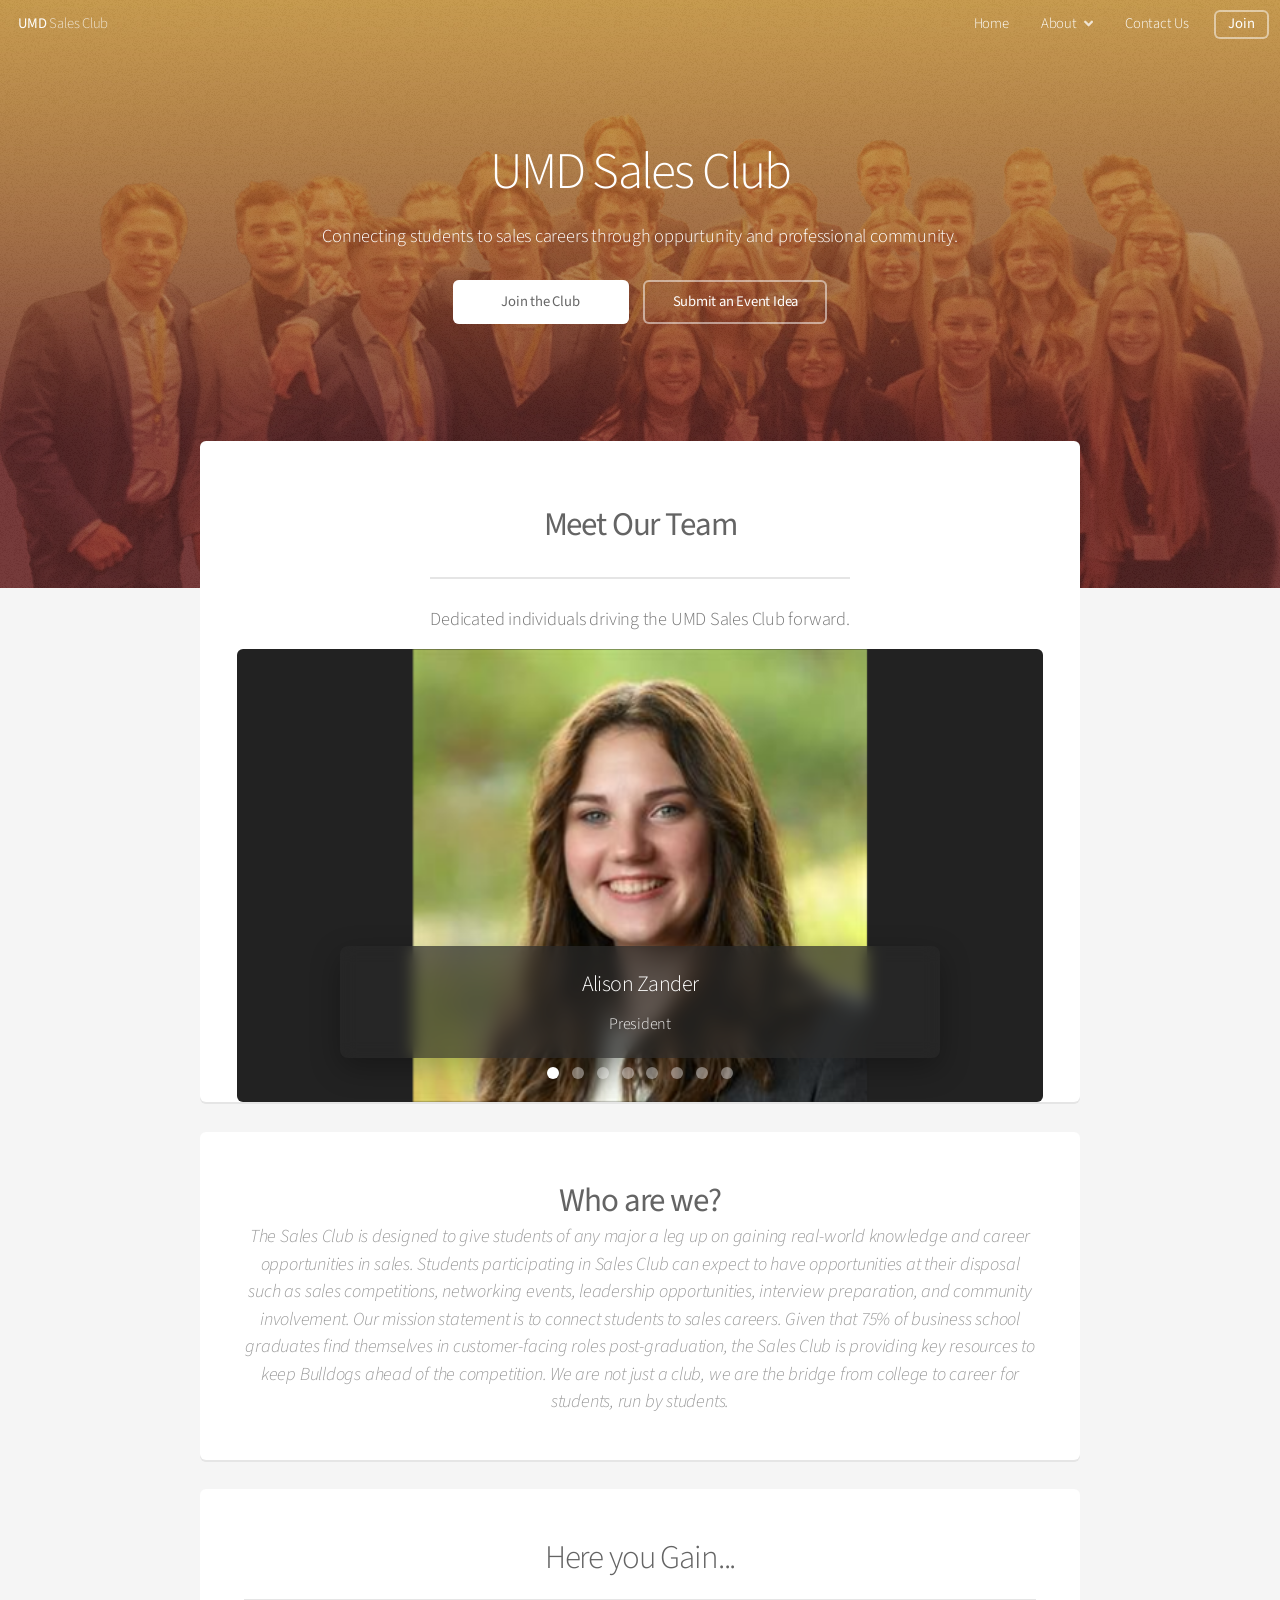
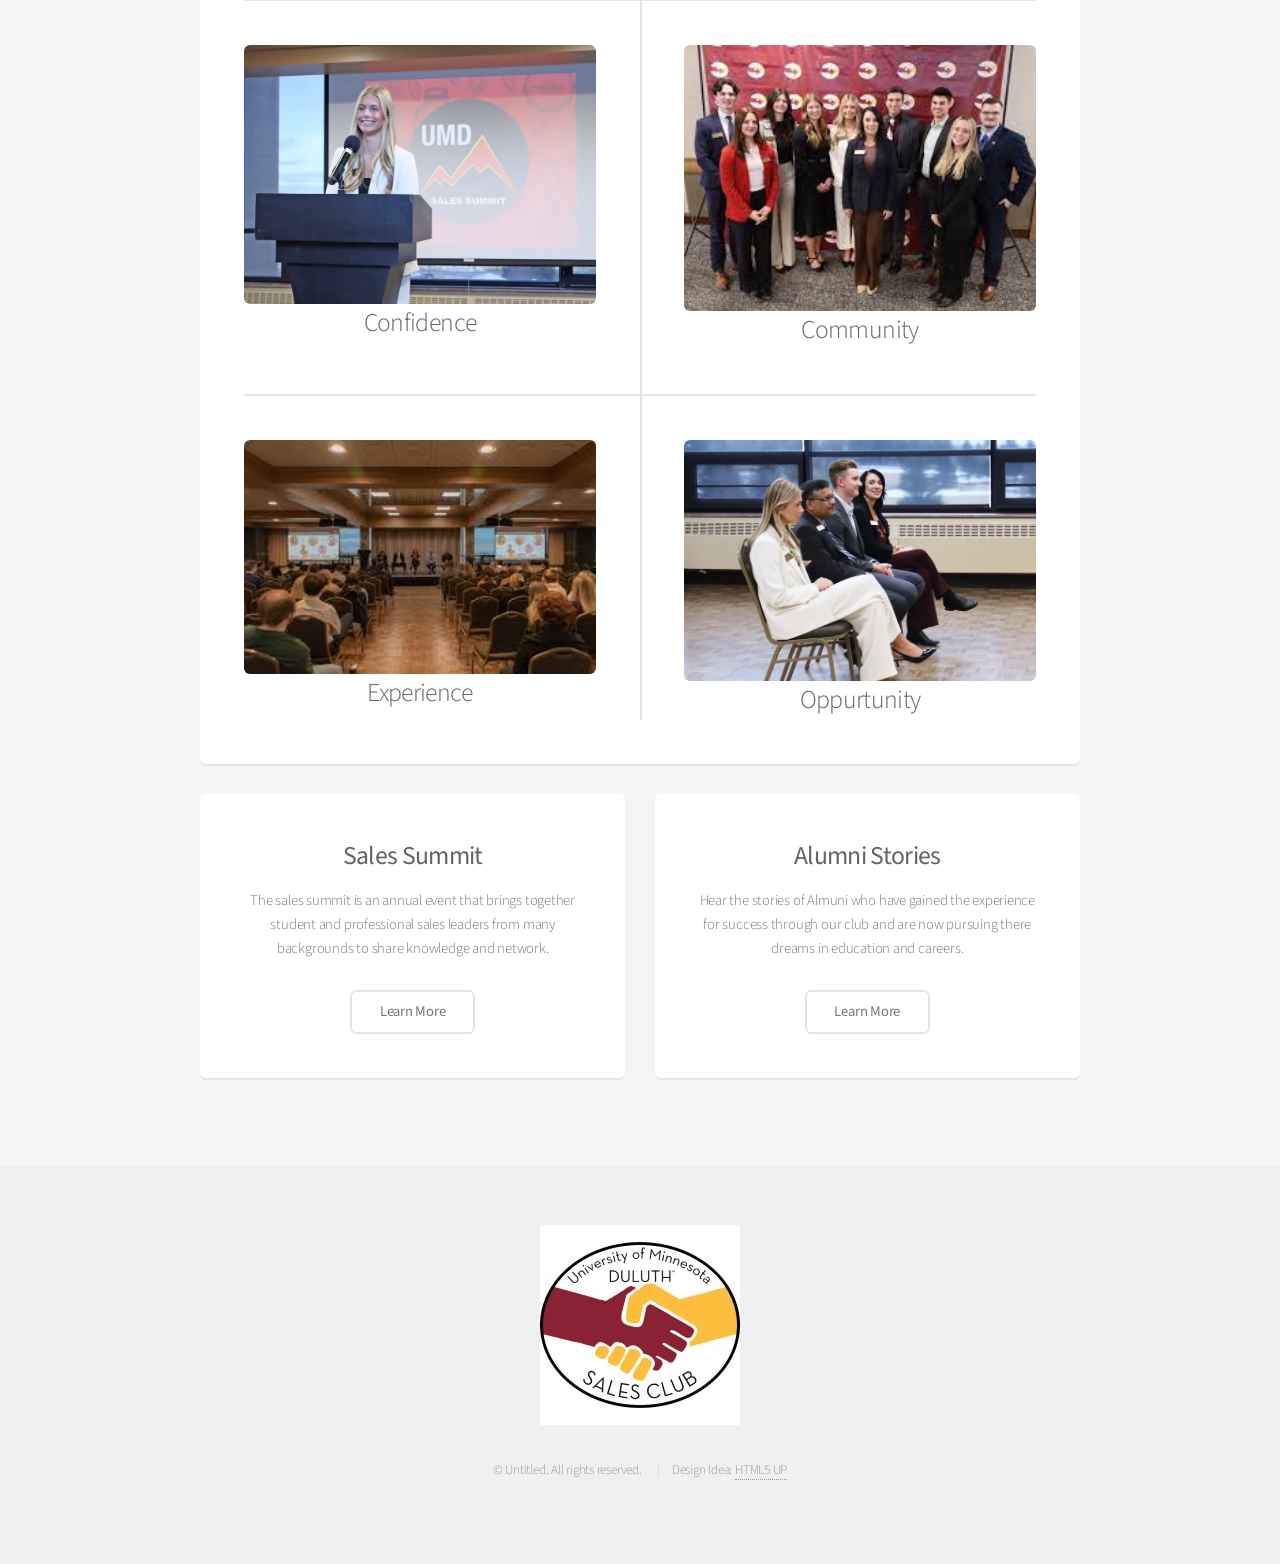
==== UMDSalesClubALNA/index.html @ dd91f917 "Add files via upload" ====
<!DOCTYPE HTML>
<!--
	Alpha by HTML5 UP
	html5up.net | @ajlkn
	Free for personal and commercial use under the CCA 3.0 license (html5up.net/license)
-->
<html>

<head>
	<title>UMD Sales Club</title>
	<meta charset="utf-8" />
	<meta name="viewport" content="width=device-width, initial-scale=1, user-scalable=no" />
	<link rel="stylesheet" href="assets/css/main.css" />
</head>

<body class="landing is-preload">
	<div id="page-wrapper">

		<!-- Header -->
		<header id="header" class="alt">
			<h1><a href="index.html">UMD</a> Sales Club</h1>
			<nav id="nav">
				<ul>
					<li><a href="index.html">Home</a></li>
					<li>
						<a class="icon solid fa-angle-down">About</a>
						<ul>
							<li><a href="events.html">Meetings & Events</a></li>
							<li><a href="summit.html">UMD Sales Summit</a></li>
							<li><a href="alumni.html">Alumni Stories</a></li>
						</ul>
					</li>
					<li><a href="contact.html" class="highlight-word">Contact Us</a></li>
					<li><a href="https://duluthumn.campusgroups.com/Sales/club_signup" class="button">Join</a></li>
				</ul>
			</nav>
		</header>

		<!-- Banner -->
		<section id="banner">
			<h2>UMD Sales Club</h2>
			<p>Connecting students to sales careers through oppurtunity and professional community.</p>
			<ul class="actions special">
				<li><a href="https://duluthumn.campusgroups.com/Sales/club_signup" class="button primary">Join the
						Club</a></li>
				<li><a href="contact.html" class="button">Submit an Event Idea</a></li>
			</ul>
		</section>

		<!-- Main -->
		<section id="main" class="container">

			<section class="box special member-slideshow">
				<header class="major">
					<h2><b>Meet Our Team</b></h2>
					<p>Dedicated individuals driving the UMD Sales Club forward.</p>
				</header>
				<div class="slideshow-container">
					<div class="slide active">
						<img src="images/President.jpg" alt="President" />
						<div class="slide-caption">
							<h3>Alison Zander</h3>
							<p>President</p>
						</div>
					</div>
					<div class="slide">
						<img src="images/vpbusiness.jpg" alt="VP of Business" />
						<div class="slide-caption">
							<h3>John Marquette</h3>
							<p>Vice President of Business Strategy and Operations.</p>
						</div>
					</div>
					<div class="slide">
						<img src="images/vpcompany.jpg" alt="VP of Company Relations" />
						<div class="slide-caption">
							<h3>Breanna Storlie</h3>
							<p>Vice President of Company relations </p>
						</div>
					</div>
					<div class="slide">
						<img src="images/vpmarketing.png" alt="VP of Marketing" />
						<div class="slide-caption">
							<h3>Sydney Breyen</h3>
							<p>Vice President of Marketing and Events</p>
						</div>
					</div>
					<div class="slide">
						<img src="images/vpoutreach.jpg" alt="VP of Outreach" />
						<div class="slide-caption">
							<h3>Mitchell Erickson</h3>
							<p>Vice President of Outreach</p>
						</div>
					</div>
					<div class="slide">
						<img src="images/designer.jpg" alt="Designer" />
						<div class="slide-caption">
							<h3>Mason McCabe</h3>
							<p>Graphic Designer</p>
						</div>
					</div>
					<div class="slide">
						<img src="images/summitpres.jpg" alt="Summit President" />
						<div class="slide-caption">
							<h3>Leah Blomquist</h3>
							<p>Sales Summit President</p>
						</div>
					</div>
					<div class="slide">
						<img src="images/advisor.jpg" alt="Advisor" />
						<div class="slide-caption">
							<h3>Jessica Gardner</h3>
							<p>Sales Club Advisor</p>
						</div>
					</div>

					<!-- Navigation Dots -->
					<div class="slideshow-dots">
						<span class="dot active" data-slide="0"></span>
						<span class="dot" data-slide="1"></span>
						<span class="dot" data-slide="2"></span>
						<span class="dot" data-slide="3"></span>
						<span class="dot" data-slide="4"></span>
						<span class="dot" data-slide="5"></span>
						<span class="dot" data-slide="6"></span>
						<span class="dot" data-slide="7"></span>
					</div>
				</div>
			</section>
			<section>
				<header class="box special features">
					<h2><b>Who are we?</b></h2>
					<p> The Sales Club is designed to give students of any major a leg up on gaining real-world
						knowledge and career opportunities in sales. Students participating in Sales Club can expect to
						have opportunities at their disposal such as sales competitions, networking events, leadership
						opportunities, interview preparation, and community involvement. Our mission statement is to
						connect students to sales careers. Given that 75% of business school graduates find themselves
						in customer-facing roles post-graduation, the Sales Club is providing key resources to keep
						Bulldogs ahead of the competition. We are not just a club, we are the bridge from college to
						career for students, run by students.</p>
				</header>
			</section>
			<section class="box special features">
				<h2>Here you Gain...</h2>
				<div class="features-row">
					<section>
						<span><img class="image fit" src="images/salessummit1.jpg" alt="Sales Activity" /></span>
						<h3>Confidence</h3>
					</section>
					<section>
						<span><img class="image fit" src="images/salessumit2.jpg" alt="Sales Activity" /></span>
						<h3>Community</h3>
					</section>
				</div>
				<div class="features-row">
					<section>
						<span><img class="image fit" src="images/salessummit4.jpg" alt="Sales Activity" /></span>
						<h3>Experience</h3>
					</section>
					<section>
						<span><img class="image fit" src="images/salessummit3.jpeg" alt="Sales Activity" /></span>
						<h3>Oppurtunity</h3>
					</section>
				</div>
			</section>

			<div class="row">
				<div class="col-6 col-12-narrower">

					<section class="box special">
						<span class="image featured"><img src="images/pic02.jpg" alt="" /></span>
						<h3><b>Sales Summit</b></h3>
						<p>The sales summit is an annual event that brings together student and professional sales
							leaders from many backgrounds to share knowledge and network.</p>
						<ul class="actions special">
							<li><a href="summit.html" class="button alt">Learn More</a></li>
						</ul>
					</section>

				</div>
				<div class="col-6 col-12-narrower">

					<section class="box special">
						<span class="image featured"><img src="images/pic03.jpg" alt="" /></span>
						<h3><b>Alumni Stories</b></h3>
						<p>Hear the stories of Almuni who have gained the experience for success through
							our club and are now pursuing there dreams in education and careers.</p>
						<ul class="actions special">
							<li><a href="alumni.html" class="button alt">Learn More</a></li>
						</ul>
					</section>

				</div>
			</div>

		</section>



		<!-- Footer -->
		<footer id="footer">
			<ul class="icons">
				<li> <img src="images/logo.jpg"></li>
			</ul>
			<ul class="copyright">
				<li>&copy; Untitled. All rights reserved.</li>
				<li>Design Idea: <a href="http://html5up.net">HTML5 UP</a></li>
			</ul>
		</footer>

	</div>

	<!-- Scripts -->
	<script src="assets/js/jquery.min.js"></script>
	<script src="assets/js/jquery.dropotron.min.js"></script>
	<script src="assets/js/jquery.scrollex.min.js"></script>
	<script src="assets/js/browser.min.js"></script>
	<script src="assets/js/breakpoints.min.js"></script>
	<script src="assets/js/util.js"></script>
	<script src="assets/js/main.js"></script>

</body>

</html>
---- UMDSalesClubALNA/assets/css/main.css ----
@import url("fontawesome-all.min.css");
@import url("https://fonts.googleapis.com/css?family=Source+Sans+Pro:300,400,300italic,400italic,700");

/*
	Alpha by HTML5 UP
	html5up.net | @ajlkn
	Free for personal and commercial use under the CCA 3.0 license (html5up.net/license)
*/

/* Reset */

/* Based on meyerweb.com/eric/tools/css/reset (v2.0 | 20110126 | License: public domain) */

html,
body,
div,
span,
applet,
object,
iframe,
h1,
h2,
h3,
h4,
h5,
h6,
p,
blockquote,
pre,
a,
abbr,
acronym,
address,
big,
cite,
code,
del,
dfn,
em,
img,
ins,
kbd,
q,
s,
samp,
small,
strike,
strong,
sub,
sup,
tt,
var,
b,
u,
i,
center,
dl,
dt,
dd,
ol,
ul,
li,
fieldset,
form,
label,
legend,
table,
caption,
tbody,
tfoot,
thead,
tr,
th,
td,
article,
aside,
canvas,
details,
embed,
figure,
figcaption,
footer,
header,
hgroup,
menu,
nav,
output,
ruby,
section,
summary,
time,
mark,
audio,
video {
	margin: 0;
	padding: 0;
	border: 0;
	font-size: 100%;
	font: inherit;
	vertical-align: baseline;
}

article,
aside,
details,
figcaption,
figure,
footer,
header,
hgroup,
menu,
nav,
section {
	display: block;
}

body {
	line-height: 1;
}

ol,
ul {
	list-style: none;
}

blockquote,
q {
	quotes: none;
}

blockquote:before,
blockquote:after,
q:before,
q:after {
	content: '';
	content: none;
}

table {
	border-collapse: collapse;
	border-spacing: 0;
}

body {
	-webkit-text-size-adjust: none;
}

mark {
	background-color: transparent;
	color: inherit;
}

input::-moz-focus-inner {
	border: 0;
	padding: 0;
}

input,
select,
textarea {
	-moz-appearance: none;
	-webkit-appearance: none;
	-ms-appearance: none;
	appearance: none;
}

/* Basic */

@-ms-viewport {
	width: device-width;
}

body {
	-ms-overflow-style: scrollbar;
}

@media screen and (max-width: 480px) {

	html,
	body {
		min-width: 320px;
	}

}

html {
	box-sizing: border-box;
}

*,
*:before,
*:after {
	box-sizing: inherit;
}

body {
	background: #f5f5f5;
}

body,
input,
select,
textarea {
	color: #777;
	font-family: "Source Sans Pro", sans-serif;
	font-size: 16pt;
	font-weight: 300;
	line-height: 1.65em;
	letter-spacing: -0.015em;
}

a {
	-moz-transition: color 0.2s ease-in-out, border-bottom-color 0.2s ease-in-out;
	-webkit-transition: color 0.2s ease-in-out, border-bottom-color 0.2s ease-in-out;
	-ms-transition: color 0.2s ease-in-out, border-bottom-color 0.2s ease-in-out;
	transition: color 0.2s ease-in-out, border-bottom-color 0.2s ease-in-out;
	border-bottom: dotted 1px;
	color: #e89980;
	text-decoration: none;
}

a:hover {
	border-bottom-color: transparent;
}

strong,
b {
	color: #646464;
	font-weight: 400;
}

em,
i {
	font-style: italic;
}

p {
	margin: 0 0 2em 0;
}

h1,
h2,
h3,
h4,
h5,
h6 {
	color: #646464;
	font-weight: 300;
	line-height: 1em;
	margin: 0 0 0.5em 0;
}

h1 a,
h2 a,
h3 a,
h4 a,
h5 a,
h6 a {
	color: inherit;
	text-decoration: none;
}

h2 {
	font-size: 2.25em;
	line-height: 1.5em;
	letter-spacing: -0.035em;
}

h3 {
	font-size: 1.75em;
	line-height: 1.5em;
	letter-spacing: -0.025em;
}

h4 {
	font-size: 1.1em;
	line-height: 1.5em;
	letter-spacing: 0;
}

h5 {
	font-size: 0.9em;
	line-height: 1.5em;
	letter-spacing: 0;
}

h6 {
	font-size: 0.7em;
	line-height: 1.5em;
	letter-spacing: 0;
}

sub {
	font-size: 0.8em;
	position: relative;
	top: 0.5em;
}

sup {
	font-size: 0.8em;
	position: relative;
	top: -0.5em;
}

hr {
	border: 0;
	border-bottom: solid 2px #e5e5e5;
	margin: 2em 0;
}

hr.major {
	margin: 3em 0;
}

blockquote {
	border-left: solid 4px #e5e5e5;
	font-style: italic;
	margin: 0 0 2em 0;
	padding: 0.5em 0 0.5em 2em;
}

pre {
	-webkit-overflow-scrolling: touch;
	background: #f8f8f8;
	border-radius: 6px;
	border: solid 1px #e5e5e5;
	font-family: monospace;
	font-size: 0.9em;
	line-height: 1.75em;
	margin: 0 0 2em 0;
	overflow-x: auto;
	padding: 1em 1.5em;
}

code {
	background: #f8f8f8;
	border-radius: 6px;
	border: solid 1px #e5e5e5;
	font-family: monospace;
	font-size: 0.9em;
	margin: 0 0.25em;
	padding: 0.25em 0.65em;
}

.align-left {
	text-align: left;
}

.align-center {
	text-align: center;
}

.align-right {
	text-align: right;
}

/* Row */

.row {
	display: flex;
	flex-wrap: wrap;
	box-sizing: border-box;
	align-items: stretch;
}

.row>* {
	box-sizing: border-box;
}

.row.gtr-uniform>*> :last-child {
	margin-bottom: 0;
}

.row.aln-left {
	justify-content: flex-start;
}

.row.aln-center {
	justify-content: center;
}

.row.aln-right {
	justify-content: flex-end;
}

.row.aln-top {
	align-items: flex-start;
}

.row.aln-middle {
	align-items: center;
}

.row.aln-bottom {
	align-items: flex-end;
}

.row>.imp {
	order: -1;
}

.row>.col-1 {
	width: 8.33333%;
}

.row>.off-1 {
	margin-left: 8.33333%;
}

.row>.col-2 {
	width: 16.66667%;
}

.row>.off-2 {
	margin-left: 16.66667%;
}

.row>.col-3 {
	width: 25%;
}

.row>.off-3 {
	margin-left: 25%;
}

.row>.col-4 {
	width: 33.33333%;
}

.row>.off-4 {
	margin-left: 33.33333%;
}

.row>.col-5 {
	width: 41.66667%;
}

.row>.off-5 {
	margin-left: 41.66667%;
}

.row>.col-6 {
	width: 50%;
}

.row>.off-6 {
	margin-left: 50%;
}

.row>.col-7 {
	width: 58.33333%;
}

.row>.off-7 {
	margin-left: 58.33333%;
}

.row>.col-8 {
	width: 66.66667%;
}

.row>.off-8 {
	margin-left: 66.66667%;
}

.row>.col-9 {
	width: 75%;
}

.row>.off-9 {
	margin-left: 75%;
}

.row>.col-10 {
	width: 83.33333%;
}

.row>.off-10 {
	margin-left: 83.33333%;
}

.row>.col-11 {
	width: 91.66667%;
}

.row>.off-11 {
	margin-left: 91.66667%;
}

.row>.col-12 {
	width: 100%;
}

.row>.off-12 {
	margin-left: 100%;
}

.row.gtr-0 {
	margin-top: 0;
	margin-left: 0em;
}

.row.gtr-0>* {
	padding: 0 0 0 0em;
}

.row.gtr-0.gtr-uniform {
	margin-top: 0em;
}

.row.gtr-0.gtr-uniform>* {
	padding-top: 0em;
}

.row.gtr-25 {
	margin-top: 0;
	margin-left: -0.5em;
}

.row.gtr-25>* {
	padding: 0 0 0 0.5em;
}

.row.gtr-25.gtr-uniform {
	margin-top: -0.5em;
}

.row.gtr-25.gtr-uniform>* {
	padding-top: 0.5em;
}

.row.gtr-50 {
	margin-top: 0;
	margin-left: -1em;
}

.row.gtr-50>* {
	padding: 0 0 0 1em;
}

.row.gtr-50.gtr-uniform {
	margin-top: -1em;
}

.row.gtr-50.gtr-uniform>* {
	padding-top: 1em;
}

.row {
	margin-top: 0;
	margin-left: -2em;
}

.row>* {
	padding: 0 0 0 2em;
}

.row.gtr-uniform {
	margin-top: -2em;
}

.row.gtr-uniform>* {
	padding-top: 2em;
}

.row.gtr-150 {
	margin-top: 0;
	margin-left: -3em;
}

.row.gtr-150>* {
	padding: 0 0 0 3em;
}

.row.gtr-150.gtr-uniform {
	margin-top: -3em;
}

.row.gtr-150.gtr-uniform>* {
	padding-top: 3em;
}

.row.gtr-200 {
	margin-top: 0;
	margin-left: -4em;
}

.row.gtr-200>* {
	padding: 0 0 0 4em;
}

.row.gtr-200.gtr-uniform {
	margin-top: -4em;
}

.row.gtr-200.gtr-uniform>* {
	padding-top: 4em;
}

@media screen and (max-width: 1680px) {

	.row {
		display: flex;
		flex-wrap: wrap;
		box-sizing: border-box;
		align-items: stretch;
	}

	.row>* {
		box-sizing: border-box;
	}

	.row.gtr-uniform>*> :last-child {
		margin-bottom: 0;
	}

	.row.aln-left {
		justify-content: flex-start;
	}

	.row.aln-center {
		justify-content: center;
	}

	.row.aln-right {
		justify-content: flex-end;
	}

	.row.aln-top {
		align-items: flex-start;
	}

	.row.aln-middle {
		align-items: center;
	}

	.row.aln-bottom {
		align-items: flex-end;
	}

	.row>.imp-wide {
		order: -1;
	}

	.row>.col-1-wide {
		width: 8.33333%;
	}

	.row>.off-1-wide {
		margin-left: 8.33333%;
	}

	.row>.col-2-wide {
		width: 16.66667%;
	}

	.row>.off-2-wide {
		margin-left: 16.66667%;
	}

	.row>.col-3-wide {
		width: 25%;
	}

	.row>.off-3-wide {
		margin-left: 25%;
	}

	.row>.col-4-wide {
		width: 33.33333%;
	}

	.row>.off-4-wide {
		margin-left: 33.33333%;
	}

	.row>.col-5-wide {
		width: 41.66667%;
	}

	.row>.off-5-wide {
		margin-left: 41.66667%;
	}

	.row>.col-6-wide {
		width: 50%;
	}

	.row>.off-6-wide {
		margin-left: 50%;
	}

	.row>.col-7-wide {
		width: 58.33333%;
	}

	.row>.off-7-wide {
		margin-left: 58.33333%;
	}

	.row>.col-8-wide {
		width: 66.66667%;
	}

	.row>.off-8-wide {
		margin-left: 66.66667%;
	}

	.row>.col-9-wide {
		width: 75%;
	}

	.row>.off-9-wide {
		margin-left: 75%;
	}

	.row>.col-10-wide {
		width: 83.33333%;
	}

	.row>.off-10-wide {
		margin-left: 83.33333%;
	}

	.row>.col-11-wide {
		width: 91.66667%;
	}

	.row>.off-11-wide {
		margin-left: 91.66667%;
	}

	.row>.col-12-wide {
		width: 100%;
	}

	.row>.off-12-wide {
		margin-left: 100%;
	}

	.row.gtr-0 {
		margin-top: 0;
		margin-left: 0em;
	}

	.row.gtr-0>* {
		padding: 0 0 0 0em;
	}

	.row.gtr-0.gtr-uniform {
		margin-top: 0em;
	}

	.row.gtr-0.gtr-uniform>* {
		padding-top: 0em;
	}

	.row.gtr-25 {
		margin-top: 0;
		margin-left: -0.5em;
	}

	.row.gtr-25>* {
		padding: 0 0 0 0.5em;
	}

	.row.gtr-25.gtr-uniform {
		margin-top: -0.5em;
	}

	.row.gtr-25.gtr-uniform>* {
		padding-top: 0.5em;
	}

	.row.gtr-50 {
		margin-top: 0;
		margin-left: -1em;
	}

	.row.gtr-50>* {
		padding: 0 0 0 1em;
	}

	.row.gtr-50.gtr-uniform {
		margin-top: -1em;
	}

	.row.gtr-50.gtr-uniform>* {
		padding-top: 1em;
	}

	.row {
		margin-top: 0;
		margin-left: -2em;
	}

	.row>* {
		padding: 0 0 0 2em;
	}

	.row.gtr-uniform {
		margin-top: -2em;
	}

	.row.gtr-uniform>* {
		padding-top: 2em;
	}

	.row.gtr-150 {
		margin-top: 0;
		margin-left: -3em;
	}

	.row.gtr-150>* {
		padding: 0 0 0 3em;
	}

	.row.gtr-150.gtr-uniform {
		margin-top: -3em;
	}

	.row.gtr-150.gtr-uniform>* {
		padding-top: 3em;
	}

	.row.gtr-200 {
		margin-top: 0;
		margin-left: -4em;
	}

	.row.gtr-200>* {
		padding: 0 0 0 4em;
	}

	.row.gtr-200.gtr-uniform {
		margin-top: -4em;
	}

	.row.gtr-200.gtr-uniform>* {
		padding-top: 4em;
	}

}

@media screen and (max-width: 1280px) {

	.row {
		display: flex;
		flex-wrap: wrap;
		box-sizing: border-box;
		align-items: stretch;
	}

	.row>* {
		box-sizing: border-box;
	}

	.row.gtr-uniform>*> :last-child {
		margin-bottom: 0;
	}

	.row.aln-left {
		justify-content: flex-start;
	}

	.row.aln-center {
		justify-content: center;
	}

	.row.aln-right {
		justify-content: flex-end;
	}

	.row.aln-top {
		align-items: flex-start;
	}

	.row.aln-middle {
		align-items: center;
	}

	.row.aln-bottom {
		align-items: flex-end;
	}

	.row>.imp-normal {
		order: -1;
	}

	.row>.col-1-normal {
		width: 8.33333%;
	}

	.row>.off-1-normal {
		margin-left: 8.33333%;
	}

	.row>.col-2-normal {
		width: 16.66667%;
	}

	.row>.off-2-normal {
		margin-left: 16.66667%;
	}

	.row>.col-3-normal {
		width: 25%;
	}

	.row>.off-3-normal {
		margin-left: 25%;
	}

	.row>.col-4-normal {
		width: 33.33333%;
	}

	.row>.off-4-normal {
		margin-left: 33.33333%;
	}

	.row>.col-5-normal {
		width: 41.66667%;
	}

	.row>.off-5-normal {
		margin-left: 41.66667%;
	}

	.row>.col-6-normal {
		width: 50%;
	}

	.row>.off-6-normal {
		margin-left: 50%;
	}

	.row>.col-7-normal {
		width: 58.33333%;
	}

	.row>.off-7-normal {
		margin-left: 58.33333%;
	}

	.row>.col-8-normal {
		width: 66.66667%;
	}

	.row>.off-8-normal {
		margin-left: 66.66667%;
	}

	.row>.col-9-normal {
		width: 75%;
	}

	.row>.off-9-normal {
		margin-left: 75%;
	}

	.row>.col-10-normal {
		width: 83.33333%;
	}

	.row>.off-10-normal {
		margin-left: 83.33333%;
	}

	.row>.col-11-normal {
		width: 91.66667%;
	}

	.row>.off-11-normal {
		margin-left: 91.66667%;
	}

	.row>.col-12-normal {
		width: 100%;
	}

	.row>.off-12-normal {
		margin-left: 100%;
	}

	.row.gtr-0 {
		margin-top: 0;
		margin-left: 0em;
	}

	.row.gtr-0>* {
		padding: 0 0 0 0em;
	}

	.row.gtr-0.gtr-uniform {
		margin-top: 0em;
	}

	.row.gtr-0.gtr-uniform>* {
		padding-top: 0em;
	}

	.row.gtr-25 {
		margin-top: 0;
		margin-left: -0.5em;
	}

	.row.gtr-25>* {
		padding: 0 0 0 0.5em;
	}

	.row.gtr-25.gtr-uniform {
		margin-top: -0.5em;
	}

	.row.gtr-25.gtr-uniform>* {
		padding-top: 0.5em;
	}

	.row.gtr-50 {
		margin-top: 0;
		margin-left: -1em;
	}

	.row.gtr-50>* {
		padding: 0 0 0 1em;
	}

	.row.gtr-50.gtr-uniform {
		margin-top: -1em;
	}

	.row.gtr-50.gtr-uniform>* {
		padding-top: 1em;
	}

	.row {
		margin-top: 0;
		margin-left: -2em;
	}

	.row>* {
		padding: 0 0 0 2em;
	}

	.row.gtr-uniform {
		margin-top: -2em;
	}

	.row.gtr-uniform>* {
		padding-top: 2em;
	}

	.row.gtr-150 {
		margin-top: 0;
		margin-left: -3em;
	}

	.row.gtr-150>* {
		padding: 0 0 0 3em;
	}

	.row.gtr-150.gtr-uniform {
		margin-top: -3em;
	}

	.row.gtr-150.gtr-uniform>* {
		padding-top: 3em;
	}

	.row.gtr-200 {
		margin-top: 0;
		margin-left: -4em;
	}

	.row.gtr-200>* {
		padding: 0 0 0 4em;
	}

	.row.gtr-200.gtr-uniform {
		margin-top: -4em;
	}

	.row.gtr-200.gtr-uniform>* {
		padding-top: 4em;
	}

}

@media screen and (max-width: 980px) {

	.row {
		display: flex;
		flex-wrap: wrap;
		box-sizing: border-box;
		align-items: stretch;
	}

	.row>* {
		box-sizing: border-box;
	}

	.row.gtr-uniform>*> :last-child {
		margin-bottom: 0;
	}

	.row.aln-left {
		justify-content: flex-start;
	}

	.row.aln-center {
		justify-content: center;
	}

	.row.aln-right {
		justify-content: flex-end;
	}

	.row.aln-top {
		align-items: flex-start;
	}

	.row.aln-middle {
		align-items: center;
	}

	.row.aln-bottom {
		align-items: flex-end;
	}

	.row>.imp-narrow {
		order: -1;
	}

	.row>.col-1-narrow {
		width: 8.33333%;
	}

	.row>.off-1-narrow {
		margin-left: 8.33333%;
	}

	.row>.col-2-narrow {
		width: 16.66667%;
	}

	.row>.off-2-narrow {
		margin-left: 16.66667%;
	}

	.row>.col-3-narrow {
		width: 25%;
	}

	.row>.off-3-narrow {
		margin-left: 25%;
	}

	.row>.col-4-narrow {
		width: 33.33333%;
	}

	.row>.off-4-narrow {
		margin-left: 33.33333%;
	}

	.row>.col-5-narrow {
		width: 41.66667%;
	}

	.row>.off-5-narrow {
		margin-left: 41.66667%;
	}

	.row>.col-6-narrow {
		width: 50%;
	}

	.row>.off-6-narrow {
		margin-left: 50%;
	}

	.row>.col-7-narrow {
		width: 58.33333%;
	}

	.row>.off-7-narrow {
		margin-left: 58.33333%;
	}

	.row>.col-8-narrow {
		width: 66.66667%;
	}

	.row>.off-8-narrow {
		margin-left: 66.66667%;
	}

	.row>.col-9-narrow {
		width: 75%;
	}

	.row>.off-9-narrow {
		margin-left: 75%;
	}

	.row>.col-10-narrow {
		width: 83.33333%;
	}

	.row>.off-10-narrow {
		margin-left: 83.33333%;
	}

	.row>.col-11-narrow {
		width: 91.66667%;
	}

	.row>.off-11-narrow {
		margin-left: 91.66667%;
	}

	.row>.col-12-narrow {
		width: 100%;
	}

	.row>.off-12-narrow {
		margin-left: 100%;
	}

	.row.gtr-0 {
		margin-top: 0;
		margin-left: 0em;
	}

	.row.gtr-0>* {
		padding: 0 0 0 0em;
	}

	.row.gtr-0.gtr-uniform {
		margin-top: 0em;
	}

	.row.gtr-0.gtr-uniform>* {
		padding-top: 0em;
	}

	.row.gtr-25 {
		margin-top: 0;
		margin-left: -0.5em;
	}

	.row.gtr-25>* {
		padding: 0 0 0 0.5em;
	}

	.row.gtr-25.gtr-uniform {
		margin-top: -0.5em;
	}

	.row.gtr-25.gtr-uniform>* {
		padding-top: 0.5em;
	}

	.row.gtr-50 {
		margin-top: 0;
		margin-left: -1em;
	}

	.row.gtr-50>* {
		padding: 0 0 0 1em;
	}

	.row.gtr-50.gtr-uniform {
		margin-top: -1em;
	}

	.row.gtr-50.gtr-uniform>* {
		padding-top: 1em;
	}

	.row {
		margin-top: 0;
		margin-left: -2em;
	}

	.row>* {
		padding: 0 0 0 2em;
	}

	.row.gtr-uniform {
		margin-top: -2em;
	}

	.row.gtr-uniform>* {
		padding-top: 2em;
	}

	.row.gtr-150 {
		margin-top: 0;
		margin-left: -3em;
	}

	.row.gtr-150>* {
		padding: 0 0 0 3em;
	}

	.row.gtr-150.gtr-uniform {
		margin-top: -3em;
	}

	.row.gtr-150.gtr-uniform>* {
		padding-top: 3em;
	}

	.row.gtr-200 {
		margin-top: 0;
		margin-left: -4em;
	}

	.row.gtr-200>* {
		padding: 0 0 0 4em;
	}

	.row.gtr-200.gtr-uniform {
		margin-top: -4em;
	}

	.row.gtr-200.gtr-uniform>* {
		padding-top: 4em;
	}

}

@media screen and (max-width: 840px) {

	.row {
		display: flex;
		flex-wrap: wrap;
		box-sizing: border-box;
		align-items: stretch;
	}

	.row>* {
		box-sizing: border-box;
	}

	.row.gtr-uniform>*> :last-child {
		margin-bottom: 0;
	}

	.row.aln-left {
		justify-content: flex-start;
	}

	.row.aln-center {
		justify-content: center;
	}

	.row.aln-right {
		justify-content: flex-end;
	}

	.row.aln-top {
		align-items: flex-start;
	}

	.row.aln-middle {
		align-items: center;
	}

	.row.aln-bottom {
		align-items: flex-end;
	}

	.row>.imp-narrower {
		order: -1;
	}

	.row>.col-1-narrower {
		width: 8.33333%;
	}

	.row>.off-1-narrower {
		margin-left: 8.33333%;
	}

	.row>.col-2-narrower {
		width: 16.66667%;
	}

	.row>.off-2-narrower {
		margin-left: 16.66667%;
	}

	.row>.col-3-narrower {
		width: 25%;
	}

	.row>.off-3-narrower {
		margin-left: 25%;
	}

	.row>.col-4-narrower {
		width: 33.33333%;
	}

	.row>.off-4-narrower {
		margin-left: 33.33333%;
	}

	.row>.col-5-narrower {
		width: 41.66667%;
	}

	.row>.off-5-narrower {
		margin-left: 41.66667%;
	}

	.row>.col-6-narrower {
		width: 50%;
	}

	.row>.off-6-narrower {
		margin-left: 50%;
	}

	.row>.col-7-narrower {
		width: 58.33333%;
	}

	.row>.off-7-narrower {
		margin-left: 58.33333%;
	}

	.row>.col-8-narrower {
		width: 66.66667%;
	}

	.row>.off-8-narrower {
		margin-left: 66.66667%;
	}

	.row>.col-9-narrower {
		width: 75%;
	}

	.row>.off-9-narrower {
		margin-left: 75%;
	}

	.row>.col-10-narrower {
		width: 83.33333%;
	}

	.row>.off-10-narrower {
		margin-left: 83.33333%;
	}

	.row>.col-11-narrower {
		width: 91.66667%;
	}

	.row>.off-11-narrower {
		margin-left: 91.66667%;
	}

	.row>.col-12-narrower {
		width: 100%;
	}

	.row>.off-12-narrower {
		margin-left: 100%;
	}

	.row.gtr-0 {
		margin-top: 0;
		margin-left: 0em;
	}

	.row.gtr-0>* {
		padding: 0 0 0 0em;
	}

	.row.gtr-0.gtr-uniform {
		margin-top: 0em;
	}

	.row.gtr-0.gtr-uniform>* {
		padding-top: 0em;
	}

	.row.gtr-25 {
		margin-top: 0;
		margin-left: -0.5em;
	}

	.row.gtr-25>* {
		padding: 0 0 0 0.5em;
	}

	.row.gtr-25.gtr-uniform {
		margin-top: -0.5em;
	}

	.row.gtr-25.gtr-uniform>* {
		padding-top: 0.5em;
	}

	.row.gtr-50 {
		margin-top: 0;
		margin-left: -1em;
	}

	.row.gtr-50>* {
		padding: 0 0 0 1em;
	}

	.row.gtr-50.gtr-uniform {
		margin-top: -1em;
	}

	.row.gtr-50.gtr-uniform>* {
		padding-top: 1em;
	}

	.row {
		margin-top: 0;
		margin-left: -2em;
	}

	.row>* {
		padding: 0 0 0 2em;
	}

	.row.gtr-uniform {
		margin-top: -2em;
	}

	.row.gtr-uniform>* {
		padding-top: 2em;
	}

	.row.gtr-150 {
		margin-top: 0;
		margin-left: -3em;
	}

	.row.gtr-150>* {
		padding: 0 0 0 3em;
	}

	.row.gtr-150.gtr-uniform {
		margin-top: -3em;
	}

	.row.gtr-150.gtr-uniform>* {
		padding-top: 3em;
	}

	.row.gtr-200 {
		margin-top: 0;
		margin-left: -4em;
	}

	.row.gtr-200>* {
		padding: 0 0 0 4em;
	}

	.row.gtr-200.gtr-uniform {
		margin-top: -4em;
	}

	.row.gtr-200.gtr-uniform>* {
		padding-top: 4em;
	}

}

@media screen and (max-width: 736px) {

	.row {
		display: flex;
		flex-wrap: wrap;
		box-sizing: border-box;
		align-items: stretch;
	}

	.row>* {
		box-sizing: border-box;
	}

	.row.gtr-uniform>*> :last-child {
		margin-bottom: 0;
	}

	.row.aln-left {
		justify-content: flex-start;
	}

	.row.aln-center {
		justify-content: center;
	}

	.row.aln-right {
		justify-content: flex-end;
	}

	.row.aln-top {
		align-items: flex-start;
	}

	.row.aln-middle {
		align-items: center;
	}

	.row.aln-bottom {
		align-items: flex-end;
	}

	.row>.imp-mobile {
		order: -1;
	}

	.row>.col-1-mobile {
		width: 8.33333%;
	}

	.row>.off-1-mobile {
		margin-left: 8.33333%;
	}

	.row>.col-2-mobile {
		width: 16.66667%;
	}

	.row>.off-2-mobile {
		margin-left: 16.66667%;
	}

	.row>.col-3-mobile {
		width: 25%;
	}

	.row>.off-3-mobile {
		margin-left: 25%;
	}

	.row>.col-4-mobile {
		width: 33.33333%;
	}

	.row>.off-4-mobile {
		margin-left: 33.33333%;
	}

	.row>.col-5-mobile {
		width: 41.66667%;
	}

	.row>.off-5-mobile {
		margin-left: 41.66667%;
	}

	.row>.col-6-mobile {
		width: 50%;
	}

	.row>.off-6-mobile {
		margin-left: 50%;
	}

	.row>.col-7-mobile {
		width: 58.33333%;
	}

	.row>.off-7-mobile {
		margin-left: 58.33333%;
	}

	.row>.col-8-mobile {
		width: 66.66667%;
	}

	.row>.off-8-mobile {
		margin-left: 66.66667%;
	}

	.row>.col-9-mobile {
		width: 75%;
	}

	.row>.off-9-mobile {
		margin-left: 75%;
	}

	.row>.col-10-mobile {
		width: 83.33333%;
	}

	.row>.off-10-mobile {
		margin-left: 83.33333%;
	}

	.row>.col-11-mobile {
		width: 91.66667%;
	}

	.row>.off-11-mobile {
		margin-left: 91.66667%;
	}

	.row>.col-12-mobile {
		width: 100%;
	}

	.row>.off-12-mobile {
		margin-left: 100%;
	}

	.row.gtr-0 {
		margin-top: 0;
		margin-left: 0em;
	}

	.row.gtr-0>* {
		padding: 0 0 0 0em;
	}

	.row.gtr-0.gtr-uniform {
		margin-top: 0em;
	}

	.row.gtr-0.gtr-uniform>* {
		padding-top: 0em;
	}

	.row.gtr-25 {
		margin-top: 0;
		margin-left: -0.5em;
	}

	.row.gtr-25>* {
		padding: 0 0 0 0.5em;
	}

	.row.gtr-25.gtr-uniform {
		margin-top: -0.5em;
	}

	.row.gtr-25.gtr-uniform>* {
		padding-top: 0.5em;
	}

	.row.gtr-50 {
		margin-top: 0;
		margin-left: -1em;
	}

	.row.gtr-50>* {
		padding: 0 0 0 1em;
	}

	.row.gtr-50.gtr-uniform {
		margin-top: -1em;
	}

	.row.gtr-50.gtr-uniform>* {
		padding-top: 1em;
	}

	.row {
		margin-top: 0;
		margin-left: -2em;
	}

	.row>* {
		padding: 0 0 0 2em;
	}

	.row.gtr-uniform {
		margin-top: -2em;
	}

	.row.gtr-uniform>* {
		padding-top: 2em;
	}

	.row.gtr-150 {
		margin-top: 0;
		margin-left: -3em;
	}

	.row.gtr-150>* {
		padding: 0 0 0 3em;
	}

	.row.gtr-150.gtr-uniform {
		margin-top: -3em;
	}

	.row.gtr-150.gtr-uniform>* {
		padding-top: 3em;
	}

	.row.gtr-200 {
		margin-top: 0;
		margin-left: -4em;
	}

	.row.gtr-200>* {
		padding: 0 0 0 4em;
	}

	.row.gtr-200.gtr-uniform {
		margin-top: -4em;
	}

	.row.gtr-200.gtr-uniform>* {
		padding-top: 4em;
	}

}

@media screen and (max-width: 480px) {

	.row {
		display: flex;
		flex-wrap: wrap;
		box-sizing: border-box;
		align-items: stretch;
	}

	.row>* {
		box-sizing: border-box;
	}

	.row.gtr-uniform>*> :last-child {
		margin-bottom: 0;
	}

	.row.aln-left {
		justify-content: flex-start;
	}

	.row.aln-center {
		justify-content: center;
	}

	.row.aln-right {
		justify-content: flex-end;
	}

	.row.aln-top {
		align-items: flex-start;
	}

	.row.aln-middle {
		align-items: center;
	}

	.row.aln-bottom {
		align-items: flex-end;
	}

	.row>.imp-mobilep {
		order: -1;
	}

	.row>.col-1-mobilep {
		width: 8.33333%;
	}

	.row>.off-1-mobilep {
		margin-left: 8.33333%;
	}

	.row>.col-2-mobilep {
		width: 16.66667%;
	}

	.row>.off-2-mobilep {
		margin-left: 16.66667%;
	}

	.row>.col-3-mobilep {
		width: 25%;
	}

	.row>.off-3-mobilep {
		margin-left: 25%;
	}

	.row>.col-4-mobilep {
		width: 33.33333%;
	}

	.row>.off-4-mobilep {
		margin-left: 33.33333%;
	}

	.row>.col-5-mobilep {
		width: 41.66667%;
	}

	.row>.off-5-mobilep {
		margin-left: 41.66667%;
	}

	.row>.col-6-mobilep {
		width: 50%;
	}

	.row>.off-6-mobilep {
		margin-left: 50%;
	}

	.row>.col-7-mobilep {
		width: 58.33333%;
	}

	.row>.off-7-mobilep {
		margin-left: 58.33333%;
	}

	.row>.col-8-mobilep {
		width: 66.66667%;
	}

	.row>.off-8-mobilep {
		margin-left: 66.66667%;
	}

	.row>.col-9-mobilep {
		width: 75%;
	}

	.row>.off-9-mobilep {
		margin-left: 75%;
	}

	.row>.col-10-mobilep {
		width: 83.33333%;
	}

	.row>.off-10-mobilep {
		margin-left: 83.33333%;
	}

	.row>.col-11-mobilep {
		width: 91.66667%;
	}

	.row>.off-11-mobilep {
		margin-left: 91.66667%;
	}

	.row>.col-12-mobilep {
		width: 100%;
	}

	.row>.off-12-mobilep {
		margin-left: 100%;
	}

	.row.gtr-0 {
		margin-top: 0;
		margin-left: 0em;
	}

	.row.gtr-0>* {
		padding: 0 0 0 0em;
	}

	.row.gtr-0.gtr-uniform {
		margin-top: 0em;
	}

	.row.gtr-0.gtr-uniform>* {
		padding-top: 0em;
	}

	.row.gtr-25 {
		margin-top: 0;
		margin-left: -0.5em;
	}

	.row.gtr-25>* {
		padding: 0 0 0 0.5em;
	}

	.row.gtr-25.gtr-uniform {
		margin-top: -0.5em;
	}

	.row.gtr-25.gtr-uniform>* {
		padding-top: 0.5em;
	}

	.row.gtr-50 {
		margin-top: 0;
		margin-left: -1em;
	}

	.row.gtr-50>* {
		padding: 0 0 0 1em;
	}

	.row.gtr-50.gtr-uniform {
		margin-top: -1em;
	}

	.row.gtr-50.gtr-uniform>* {
		padding-top: 1em;
	}

	.row {
		margin-top: 0;
		margin-left: -2em;
	}

	.row>* {
		padding: 0 0 0 2em;
	}

	.row.gtr-uniform {
		margin-top: -2em;
	}

	.row.gtr-uniform>* {
		padding-top: 2em;
	}

	.row.gtr-150 {
		margin-top: 0;
		margin-left: -3em;
	}

	.row.gtr-150>* {
		padding: 0 0 0 3em;
	}

	.row.gtr-150.gtr-uniform {
		margin-top: -3em;
	}

	.row.gtr-150.gtr-uniform>* {
		padding-top: 3em;
	}

	.row.gtr-200 {
		margin-top: 0;
		margin-left: -4em;
	}

	.row.gtr-200>* {
		padding: 0 0 0 4em;
	}

	.row.gtr-200.gtr-uniform {
		margin-top: -4em;
	}

	.row.gtr-200.gtr-uniform>* {
		padding-top: 4em;
	}

}

/* Container */

.container {
	margin: 0 auto;
	max-width: calc(100% - 5em);
	width: 60em;
}

.container.xsmall {
	width: 15em;
}

.container.small {
	width: 30em;
}

.container.medium {
	width: 45em;
}

.container.large {
	width: 75em;
}

.container.xlarge {
	width: 90em;
}

.container.max {
	width: 100%;
}

@media screen and (max-width: 840px) {

	.container {
		width: 100% !important;
	}

}

@media screen and (max-width: 736px) {

	.container {
		max-width: 100%;
	}

}

/* Section/Article */

section.special,
article.special {
	text-align: center;
}

header p {
	color: #999;
	position: relative;
	margin: 0 0 1.5em 0;
	font-style: italic;
}

header h2+p {
	font-size: 1.25em;
	margin-top: -1em;
	line-height: 1.5em;
}

header h3+p {
	font-size: 1.1em;
	margin-top: -0.85em;
	line-height: 1.5em;
}

header h4+p,
header h5+p,
header h6+p {
	font-size: 0.8em;
	margin-top: -0.5em;
	line-height: 1.5em;
}

header.major {
	padding: 1em 0;
	text-align: center;
}

header.major h2 {
	margin: 0;
}

header.major p {
	display: inline-block;
	border-top: solid 2px #e5e5e5;
	color: #777;
	margin: 1.5em 0 0 0;
	padding: 1.5em 0 0 0;
	font-style: normal;
}

/* Form */

form {
	margin: 0 0 2em 0;
}

label {
	color: #646464;
	display: block;
	font-size: 0.9em;
	font-weight: 300;
	margin: 0 0 1em 0;
}

input[type="text"],
input[type="password"],
input[type="email"],
select,
textarea {
	-moz-appearance: none;
	-webkit-appearance: none;
	-ms-appearance: none;
	appearance: none;
	background-color: #f8f8f8;
	border-radius: 6px;
	border: solid 1px #e5e5e5;
	color: inherit;
	display: block;
	outline: 0;
	padding: 0 1em;
	text-decoration: none;
	width: 100%;
}

input[type="text"]:invalid,
input[type="password"]:invalid,
input[type="email"]:invalid,
select:invalid,
textarea:invalid {
	box-shadow: none;
}

input[type="text"]:focus,
input[type="password"]:focus,
input[type="email"]:focus,
select:focus,
textarea:focus {
	border-color: #e89980;
	box-shadow: 0 0 0 2px #e89980;
}

select {
	background-image: url("data:image/svg+xml;charset=utf8,%3Csvg xmlns='http://www.w3.org/2000/svg' width='40' height='40' preserveAspectRatio='none' viewBox='0 0 40 40'%3E%3Cpath d='M9.4,12.3l10.4,10.4l10.4-10.4c0.2-0.2,0.5-0.4,0.9-0.4c0.3,0,0.6,0.1,0.9,0.4l3.3,3.3c0.2,0.2,0.4,0.5,0.4,0.9 c0,0.4-0.1,0.6-0.4,0.9L20.7,31.9c-0.2,0.2-0.5,0.4-0.9,0.4c-0.3,0-0.6-0.1-0.9-0.4L4.3,17.3c-0.2-0.2-0.4-0.5-0.4-0.9 c0-0.4,0.1-0.6,0.4-0.9l3.3-3.3c0.2-0.2,0.5-0.4,0.9-0.4S9.1,12.1,9.4,12.3z' fill='%23e5e5e5' /%3E%3C/svg%3E");
	background-size: 1.25em;
	background-repeat: no-repeat;
	background-position: calc(100% - 1em) center;
	height: 3em;
	padding-right: 3em;
	text-overflow: ellipsis;
}

select option {
	color: #777;
	background-color: #f5f5f5;
}

select:focus::-ms-value {
	background-color: transparent;
}

select::-ms-expand {
	display: none;
}

input[type="text"],
input[type="password"],
input[type="email"],
select {
	height: 3em;
}

textarea {
	padding: 0.75em 1em;
}

input[type="checkbox"],
input[type="radio"] {
	-moz-appearance: none;
	-webkit-appearance: none;
	-ms-appearance: none;
	appearance: none;
	display: block;
	float: left;
	margin-right: -2em;
	opacity: 0;
	width: 1em;
	z-index: -1;
}

input[type="checkbox"]+label,
input[type="radio"]+label {
	text-decoration: none;
	color: #777;
	cursor: pointer;
	display: inline-block;
	font-size: 1em;
	font-weight: 300;
	padding-left: 2.55em;
	padding-right: 0.75em;
	position: relative;
}

input[type="checkbox"]+label:before,
input[type="radio"]+label:before {
	-moz-osx-font-smoothing: grayscale;
	-webkit-font-smoothing: antialiased;
	display: inline-block;
	font-style: normal;
	font-variant: normal;
	text-rendering: auto;
	line-height: 1;
	text-transform: none !important;
	font-family: 'Font Awesome 5 Free';
	font-weight: 900;
}

input[type="checkbox"]+label:before,
input[type="radio"]+label:before {
	background: #f8f8f8;
	border-radius: 6px;
	border: solid 1px #e5e5e5;
	content: '';
	display: inline-block;
	font-size: 0.8em;
	height: 2.25em;
	left: 0;
	line-height: 2.25em;
	position: absolute;
	text-align: center;
	top: 0;
	width: 2.25em;
}

input[type="checkbox"]:checked+label:before,
input[type="radio"]:checked+label:before {
	background: #666;
	border-color: #666;
	color: #ffffff;
	content: '\f00c';
}

input[type="checkbox"]:focus+label:before,
input[type="radio"]:focus+label:before {
	border-color: #e89980;
	box-shadow: 0 0 0 1px #e89980;
}

input[type="checkbox"]+label:before {
	border-radius: 6px;
}

input[type="radio"]+label:before {
	border-radius: 100%;
}

::-webkit-input-placeholder {
	color: #999 !important;
	opacity: 1.0;
}

:-moz-placeholder {
	color: #999 !important;
	opacity: 1.0;
}

::-moz-placeholder {
	color: #999 !important;
	opacity: 1.0;
}

:-ms-input-placeholder {
	color: #999 !important;
	opacity: 1.0;
}

/* Box */

.box {
	background: #fff;
	border-radius: 6px;
	box-shadow: 0 2px 0 0 #e5e5e5;
	margin: 0 0 2em 0;
	padding: 3em;
}

.box> :last-child {
	margin-bottom: 0;
}

.box.alt {
	background: none !important;
	border-radius: 0 !important;
	box-shadow: none !important;
	margin: 0 0 2em 0;
	padding: 0 !important;
}

.box.features .features-row {
	border-top: solid 2px #e5e5e5;
	position: relative;
}

.box.features .features-row:after {
	clear: both;
	content: '';
	display: block;
}

.box.features .features-row section {
	float: left;
	padding: 3em;
	width: 50%;
}

.box.features .features-row section :last-child {
	margin-bottom: 0;
}

.box.features .features-row section:nth-child(2n) {
	padding-right: 0;
}

.box.features .features-row section:nth-child(2n):before {
	background: #e5e5e5;
	content: '';
	display: block;
	height: 100%;
	margin-left: -3em;
	position: absolute;
	top: 0;
	width: 2px;
}

.box.features .features-row section:nth-child(2n-1) {
	padding-left: 0;
}

.box.features .features-row:first-child {
	border-top: 0;
}

.box.features .features-row:first-child section {
	padding-top: 0;
}

.box.features .features-row:last-child {
	padding-bottom: 0;
}

.box.features .features-row:last-child section {
	padding-bottom: 0;
}

.box.special {
	text-align: center;
}

.box .image.featured {
	border-radius: 0;
	display: block;
	margin: 3em 0 3em -3em;
	position: relative;
	width: calc(100% + 6em);
}

.box .image.featured img {
	border-radius: 0;
	display: block;
	width: 100%;
}

.box .image.featured:first-child {
	border-radius: 6px 6px 0 0;
	margin-bottom: 3em;
	margin-top: -3em;
}

.box .image.featured:first-child img {
	border-radius: 6px 6px 0 0;
}

.box .image.featured:last-child {
	border-radius: 0 0 6px 6px;
	margin-bottom: -3em;
	margin-top: 3em;
}

.box .image.featured:last-child img {
	border-radius: 0 0 6px 6px;
}

/* Icon */

.icon {
	text-decoration: none;
	border-bottom: none;
	position: relative;
}

.icon:before {
	-moz-osx-font-smoothing: grayscale;
	-webkit-font-smoothing: antialiased;
	display: inline-block;
	font-style: normal;
	font-variant: normal;
	text-rendering: auto;
	line-height: 1;
	text-transform: none !important;
	font-family: 'Font Awesome 5 Free';
	font-weight: 400;
}

.icon>.label {
	display: none;
}

.icon:before {
	line-height: inherit;
}

.icon.solid:before {
	font-weight: 900;
}

.icon.brands:before {
	font-family: 'Font Awesome 5 Brands';
}

.icon.major {
	background: #666;
	border-radius: 100%;
	color: #ffffff;
	cursor: default;
	display: inline-block;
	height: 5.5em;
	line-height: 5.5em;
	margin: 0 0 2em 0;
	width: 5.5em;
}

.icon.major:before {
	font-size: 2.5em;
}

.icon.major.accent1 {
	background: #666;
	color: #ffffff;
}

.icon.major.accent2 {
	background: #e89980;
	color: #ffffff;
}

.icon.major.accent3 {
	background: #7fcdb8;
	color: #ffffff;
}

.icon.major.accent4 {
	background: #90b0ba;
	color: #ffffff;
}

.icon.major.accent5 {
	background: #e5cb95;
	color: #ffffff;
}

/* Image */

.image {
	border-radius: 6px;
	border: 0;
	display: inline-block;
	position: relative;
}

.image img {
	border-radius: 6px;
	display: block;
}

.image.left {
	float: left;
	padding: 0 1.5em 1em 0;
	top: 0.25em;
}

.image.right {
	float: right;
	padding: 0 0 1em 1.5em;
	top: 0.25em;
}

.image.fit {
	display: block;
	margin: 0 0 2em 0;
	width: 100%;
}

.image.fit img {
	display: block;
	width: 100%;
}

/* List */

ol {
	list-style: decimal;
	margin: 0 0 2em 0;
	padding-left: 1.25em;
}

ol li {
	padding-left: 0.25em;
}

ul {
	list-style: disc;
	margin: 0 0 2em 0;
	padding-left: 1em;
}

ul li {
	padding-left: 0.5em;
}

ul.alt {
	list-style: none;
	padding-left: 0;
}

ul.alt li {
	border-top: solid 1px #e5e5e5;
	padding: 0.5em 0;
}

ul.alt li:first-child {
	border-top: 0;
	padding-top: 0;
}

ul.icons {
	cursor: default;
	list-style: none;
	padding-left: 0;
}

ul.icons li {
	display: inline-block;
	padding: 0 1.25em 0 0;
}

ul.icons li:last-child {
	padding-right: 0;
}

ul.icons li .icon {
	color: inherit;
}

ul.icons li .icon:before {
	font-size: 1.75em;
}

dl {
	margin: 0 0 2em 0;
}

/* Actions */

ul.actions {
	display: -moz-flex;
	display: -webkit-flex;
	display: -ms-flex;
	display: flex;
	cursor: default;
	list-style: none;
	margin-left: -1em;
	padding-left: 0;
}

ul.actions li {
	padding: 0 0 0 1em;
	vertical-align: middle;
}

ul.actions.special {
	-moz-justify-content: center;
	-webkit-justify-content: center;
	-ms-justify-content: center;
	justify-content: center;
	width: 100%;
	margin-left: 0;
}

ul.actions.special li:first-child {
	padding-left: 0;
}

ul.actions.stacked {
	-moz-flex-direction: column;
	-webkit-flex-direction: column;
	-ms-flex-direction: column;
	flex-direction: column;
	margin-left: 0;
}

ul.actions.stacked li {
	padding: 1.3em 0 0 0;
}

ul.actions.stacked li:first-child {
	padding-top: 0;
}

ul.actions.fit {
	width: calc(100% + 1em);
}

ul.actions.fit li {
	-moz-flex-grow: 1;
	-webkit-flex-grow: 1;
	-ms-flex-grow: 1;
	flex-grow: 1;
	-moz-flex-shrink: 1;
	-webkit-flex-shrink: 1;
	-ms-flex-shrink: 1;
	flex-shrink: 1;
	width: 100%;
}

ul.actions.fit li>* {
	width: 100%;
}

ul.actions.fit.stacked {
	width: 100%;
}

@media screen and (max-width: 480px) {

	ul.actions:not(.fixed) {
		-moz-flex-direction: column;
		-webkit-flex-direction: column;
		-ms-flex-direction: column;
		flex-direction: column;
		margin-left: 0;
		width: 100% !important;
	}

	ul.actions:not(.fixed) li {
		-moz-flex-grow: 1;
		-webkit-flex-grow: 1;
		-ms-flex-grow: 1;
		flex-grow: 1;
		-moz-flex-shrink: 1;
		-webkit-flex-shrink: 1;
		-ms-flex-shrink: 1;
		flex-shrink: 1;
		padding: 1em 0 0 0;
		text-align: center;
		width: 100%;
	}

	ul.actions:not(.fixed) li>* {
		width: 100%;
	}

	ul.actions:not(.fixed) li:first-child {
		padding-top: 0;
	}

	ul.actions:not(.fixed) li input[type="submit"],
	ul.actions:not(.fixed) li input[type="reset"],
	ul.actions:not(.fixed) li input[type="button"],
	ul.actions:not(.fixed) li button,
	ul.actions:not(.fixed) li .button {
		width: 100%;
	}

	ul.actions:not(.fixed) li input[type="submit"].icon:before,
	ul.actions:not(.fixed) li input[type="reset"].icon:before,
	ul.actions:not(.fixed) li input[type="button"].icon:before,
	ul.actions:not(.fixed) li button.icon:before,
	ul.actions:not(.fixed) li .button.icon:before {
		margin-left: -0.5em;
	}

}

/* Table */

.table-wrapper {
	-webkit-overflow-scrolling: touch;
	overflow-x: auto;
}

table {
	margin: 0 0 2em 0;
	width: 100%;
}

table tbody tr {
	border: solid 1px #e5e5e5;
	border-left: 0;
	border-right: 0;
}

table tbody tr:nth-child(2n + 1) {
	background-color: #f8f8f8;
}

table td {
	padding: 0.75em 0.75em;
}

table th {
	color: #646464;
	font-size: 0.9em;
	font-weight: 300;
	padding: 0 0.75em 0.75em 0.75em;
	text-align: left;
}

table thead {
	border-bottom: solid 2px #e5e5e5;
}

table tfoot {
	border-top: solid 2px #e5e5e5;
}

table.alt {
	border-collapse: separate;
}

table.alt tbody tr td {
	border: solid 1px #e5e5e5;
	border-left-width: 0;
	border-top-width: 0;
}

table.alt tbody tr td:first-child {
	border-left-width: 1px;
}

table.alt tbody tr:first-child td {
	border-top-width: 1px;
}

table.alt thead {
	border-bottom: 0;
}

table.alt tfoot {
	border-top: 0;
}

/* Button */

input[type="submit"],
input[type="reset"],
input[type="button"],
.button {
	-moz-appearance: none;
	-webkit-appearance: none;
	-ms-appearance: none;
	appearance: none;
	-moz-transition: background-color 0.2s ease-in-out, color 0.2s ease-in-out;
	-webkit-transition: background-color 0.2s ease-in-out, color 0.2s ease-in-out;
	-ms-transition: background-color 0.2s ease-in-out, color 0.2s ease-in-out;
	transition: background-color 0.2s ease-in-out, color 0.2s ease-in-out;
	background-color: #666;
	border-radius: 6px;
	border: 0;
	color: #ffffff;
	cursor: pointer;
	display: inline-block;
	font-weight: 400;
	height: 3em;
	line-height: 3em;
	padding: 0 2em;
	text-align: center;
	text-decoration: none;
	white-space: nowrap;
}

input[type="submit"]:hover,
input[type="reset"]:hover,
input[type="button"]:hover,
.button:hover {
	background-color: #737373;
}

input[type="submit"]:active,
input[type="reset"]:active,
input[type="button"]:active,
.button:active {
	background-color: #595959;
}

input[type="submit"].icon,
input[type="reset"].icon,
input[type="button"].icon,
.button.icon {
	padding-left: 1.35em;
}

input[type="submit"].icon:before,
input[type="reset"].icon:before,
input[type="button"].icon:before,
.button.icon:before {
	margin-right: 0.5em;
}

input[type="submit"].fit,
input[type="reset"].fit,
input[type="button"].fit,
.button.fit {
	width: 100%;
}

input[type="submit"].small,
input[type="reset"].small,
input[type="button"].small,
.button.small {
	font-size: 0.8em;
	height: 2.7em;
	line-height: 2.7em;
}

input[type="submit"].large,
input[type="reset"].large,
input[type="button"].large,
.button.large {
	font-size: 1.25em;
	height: 2.7em;
	line-height: 2.7em;
}

input[type="submit"].alt,
input[type="reset"].alt,
input[type="button"].alt,
.button.alt {
	background-color: transparent;
	box-shadow: inset 0 0 0 2px #e5e5e5;
	color: #777;
}

input[type="submit"].alt:hover,
input[type="reset"].alt:hover,
input[type="button"].alt:hover,
.button.alt:hover {
	background-color: #f8f8f8;
}

input[type="submit"].alt:active,
input[type="reset"].alt:active,
input[type="button"].alt:active,
.button.alt:active {
	background-color: #f0f0f0;
}

input[type="submit"].alt.icon:before,
input[type="reset"].alt.icon:before,
input[type="button"].alt.icon:before,
.button.alt.icon:before {
	color: #999;
}

input[type="submit"].primary,
input[type="reset"].primary,
input[type="button"].primary,
.button.primary {
	background-color: #e89980;
	color: #ffffff !important;
}

input[type="submit"].primary:hover,
input[type="reset"].primary:hover,
input[type="button"].primary:hover,
.button.primary:hover {
	background-color: #ecaa96;
}

input[type="submit"].primary:active,
input[type="reset"].primary:active,
input[type="button"].primary:active,
.button.primary:active {
	background-color: #e4886a;
}

input[type="submit"].disabled,
input[type="submit"]:disabled,
input[type="reset"].disabled,
input[type="reset"]:disabled,
input[type="button"].disabled,
input[type="button"]:disabled,
.button.disabled,
.button:disabled {
	background-color: #777 !important;
	box-shadow: inset 0 -0.15em 0 0 rgba(0, 0, 0, 0.15);
	color: #f5f5f5 !important;
	cursor: default;
	opacity: 0.25;
}

/* Highlight Word */

.highlight-word {
	-moz-transition: background-color 0.2s ease-in-out, color 0.2s ease-in-out;
	-webkit-transition: background-color 0.2s ease-in-out, color 0.2s ease-in-out;
	-ms-transition: background-color 0.2s ease-in-out, color 0.2s ease-in-out;
	transition: background-color 0.2s ease-in-out, color 0.2s ease-in-out;
	border-radius: 0;
	padding: 0 0.25em;
	text-decoration: none;
}

.highlight-word:hover {
	background-color: rgba(255, 255, 255, 0.2);
	color: #ffffff !important;
}

.highlight-word:active {
	background-color: rgba(255, 255, 255, 0.3);
	color: #ffffff !important;
}

/* Header */

#page-wrapper {
	padding-top: 3em;
}

body.landing #page-wrapper {
	padding-top: 0;
}

@-moz-keyframes reveal-header {
	0% {
		top: -5em;
	}

	100% {
		top: 0;
	}
}

@-webkit-keyframes reveal-header {
	0% {
		top: -5em;
	}

	100% {
		top: 0;
	}
}

@-ms-keyframes reveal-header {
	0% {
		top: -5em;
	}

	100% {
		top: 0;
	}
}

@keyframes reveal-header {
	0% {
		top: -5em;
	}

	100% {
		top: 0;
	}
}

#header {
	background: #444;
	color: #bbb;
	cursor: default;
	height: 3.25em;
	left: 0;
	line-height: 3.25em;
	position: fixed;
	top: 0;
	width: 100%;
	z-index: 10000;
	transition: background-color 1s ease-in-out, color 1s ease-in-out, box-shadow 1s ease-in-out;
}

#header h1 {
	color: inherit;
	height: inherit;
	left: 1.25em;
	line-height: inherit;
	margin: 0;
	padding: 0;
	position: absolute;
	top: 0;
}

#header h1 a {
	color: #fff;
	font-weight: 400;
	border: 0;
	transition: color 1s ease-in-out;
}

#header nav {
	height: inherit;
	line-height: inherit;
	position: absolute;
	right: 0.75em;
	top: 0;
	vertical-align: middle;
}

#header nav>ul {
	list-style: none;
	margin: 0;
	padding-left: 0;
}

#header nav>ul>li {
	display: inline-block;
	padding-left: 0;
}

#header nav>ul>li>ul {
	display: none;
}

#header nav>ul>li a {
	display: inline-block;
	height: 2em;
	line-height: 1.95em;
	padding: 0 1em;
	border-radius: 6px;
}

#header nav>ul>li a:not(.button) {
	color: #fff;
	display: inline-block;
	text-decoration: none;
	border: 0;
	transition: color 1s ease-in-out;
}

#header nav>ul>li a:not(.button).icon {
	display: inline-flex;
	flex-direction: row-reverse;
	align-items: center;
}

#header nav>ul>li a:not(.button).icon:before {
	color: #999;
	margin-right: 0;
	margin-left: 0.5em;
}

#header nav>ul>li:first-child {
	margin-left: 0;
}

#header nav>ul>li.active a:not(.button) {
	background-color: rgba(153, 153, 153, 0.25);
}

#header nav>ul>li .button {
	margin: 0 0 0 0.5em;
	position: relative;
}

#header input[type="submit"],
#header input[type="reset"],
#header input[type="button"],
#header .button {
	background-color: transparent;
	box-shadow: inset 0 0 0 2px #999;
	color: #fff;
	transition: color 1s ease-in-out, box-shadow 1s ease-in-out, background-color 1s ease-in-out;
}

#header input[type="submit"]:hover,
#header input[type="reset"]:hover,
#header input[type="button"]:hover,
#header .button:hover {
	background-color: rgba(153, 153, 153, 0.25);
}

#header input[type="submit"]:active,
#header input[type="reset"]:active,
#header input[type="button"]:active,
#header .button:active {
	background-color: rgba(153, 153, 153, 0.5);
}

#header .container {
	position: relative;
}

#header .container h1 {
	left: 0;
}

#header .container nav {
	right: 0;
}

#header.reveal {
	-moz-animation: reveal-header 0.5s;
	-webkit-animation: reveal-header 0.5s;
	-ms-animation: reveal-header 0.5s;
	animation: reveal-header 0.5s;
}

#header.alt {
	-moz-animation: none;
	-webkit-animation: none;
	-ms-animation: none;
	animation: none;
	background: transparent;
	color: rgba(255, 255, 255, 0.75);
	position: fixed;
	transition: background-color 1s ease-in-out, color 1s ease-in-out, box-shadow 1s ease-in-out;
}

#header.alt nav>ul>li a:not(.button).icon:before {
	color: rgba(255, 255, 255, 0.75);
}

#header.alt nav>ul>li.active a:not(.button) {
	background-color: rgba(255, 255, 255, 0.2);
}

#header.alt input[type="submit"],
#header.alt input[type="reset"],
#header.alt input[type="button"],
#header.alt .button {
	box-shadow: inset 0 0 0 2px rgba(255, 255, 255, 0.5);
}

#header.alt input[type="submit"]:hover,
#header.alt input[type="reset"]:hover,
#header.alt input[type="button"]:hover,
#header.alt .button:hover {
	background-color: rgba(255, 255, 255, 0.1);
}

#header.alt input[type="submit"]:active,
#header.alt input[type="reset"]:active,
#header.alt input[type="button"]:active,
#header.alt .button:active {
	background-color: rgba(255, 255, 255, 0.2);
}

.dropotron {
	background: #fff;
	border-radius: 6px;
	box-shadow: 0 2px 0 0 rgba(0, 0, 0, 0.065), inset 0 -1px 0 0 #fff, inset 0 0 0 1px rgba(229, 229, 229, 0.5);
	list-style: none;
	margin: calc(-0.5em + 1px) 0 0 1px;
	padding: 0.5em 0;
	width: 11em;
}

.dropotron li {
	padding: 0;
}

.dropotron li a,
.dropotron li span {
	-moz-transition: none;
	-webkit-transition: none;
	-ms-transition: none;
	transition: none;
	border: 0;
	border-top: solid 1px #f2f2f2;
	color: inherit;
	display: block;
	padding: 0.15em 1em;
}

.dropotron li:first-child>a,
.dropotron li:first-child>span {
	border-top: 0;
}

.dropotron li.active>a,
.dropotron li.active>span,
.dropotron li:hover>a,
.dropotron li:hover>span {
	background: #e89980;
	color: #ffffff;
}

.dropotron.level-0 {
	font-size: 0.9em;
	margin: 1em 0 0 0;
}

.dropotron.level-0:before {
	-moz-transform: rotate(45deg);
	-webkit-transform: rotate(45deg);
	-ms-transform: rotate(45deg);
	transform: rotate(45deg);
	background: #fff;
	border: solid 1px rgba(229, 229, 229, 0.5);
	border-bottom: 0;
	border-right: 0;
	box-shadow: -0.25em -0.125em 0.125em 0 rgba(0, 0, 0, 0.015);
	content: '';
	display: block;
	height: 0.75em;
	position: absolute;
	right: 1.25em;
	top: -0.375em;
	width: 0.75em;
	z-index: 0;
}

/* Banner */

#banner {
	background-attachment: scroll, fixed;
	background-color: #666;
	background-image: url("images/overlay.png"), url("../../images/BackgroundTry2_.jpg");
	background-position: top left, center center;
	background-repeat: repeat, no-repeat;
	background-size: auto, cover;
	color: #fff;
	padding: 12em 0 20em 0;
	text-align: center;
}

#banner :last-child {
	margin-bottom: 0;
}

#banner h2,
#banner h3,
#banner h4,
#banner h5,
#banner h6 {
	color: #fff;
}

#banner h2 {
	font-size: 3.5em;
	line-height: 1em;
	margin: 0 0 0.5em 0;
	padding: 0;
}

#banner p {
	font-size: 1.25em;
	margin-bottom: 1.75em;
}

#banner input[type="submit"],
#banner input[type="reset"],
#banner input[type="button"],
#banner .button {
	background-color: transparent;
	box-shadow: inset 0 0 0 2px rgba(255, 255, 255, 0.5);
	color: #fff;
	min-width: 12em;
}

#banner input[type="submit"]:hover,
#banner input[type="reset"]:hover,
#banner input[type="button"]:hover,
#banner .button:hover {
	background-color: rgba(255, 255, 255, 0.1);
}

#banner input[type="submit"]:active,
#banner input[type="reset"]:active,
#banner input[type="button"]:active,
#banner .button:active {
	background-color: rgba(255, 255, 255, 0.2);
}

#banner input[type="submit"].primary,
#banner input[type="reset"].primary,
#banner input[type="button"].primary,
#banner .button.primary {
	background: #fff;
	color: #666 !important;
}

/* Main */

#main {
	padding: 4em 0;
}

#main>header {
	text-align: center;
	margin: 0 0 3em 0;
}

#main>header h2 {
	font-size: 2.75em;
	margin: 0;
}

#main>header p {
	border-top: solid 2px #e5e5e5;
	color: #777;
	display: inline-block;
	font-style: normal;
	margin: 1em 0 0 0;
	padding: 1em 0 1.25em 0;
}

body.landing #main {
	margin-top: -14em;
}

/* Member Slideshow */

.member-slideshow {
	padding-bottom: 0 !important;
}

.slideshow-container {
	position: relative;
	overflow: hidden;
	width: calc(100% + 1em);
	margin-left: -0.5em;
	aspect-ratio: 16 / 9;
	background: #222;
	border-radius: 6px;
}

.slideshow-container .slide {
	position: absolute;
	top: 0;
	left: 0;
	width: 100%;
	height: 100%;
	opacity: 0;
	transition: opacity 1s ease-in-out, transform 8s ease-in-out;
	transform: scale(1.05);
	z-index: 1;
}

.slideshow-container .slide.active {
	opacity: 1;
	transform: scale(1);
	z-index: 2;
}

.slideshow-container .slide img {

	height: 100%;
	object-fit: cover;
	margin-left: auto;
	margin-right: auto;
	display: block;
}

.slideshow-container .slide-caption {
	position: absolute;
	bottom: 3em;
	left: 50%;
	transform: translateX(-50%);
	background: rgba(40, 40, 40, 0.7);
	backdrop-filter: blur(8px);
	-webkit-backdrop-filter: blur(8px);
	padding: 1.5em 2em;
	border-radius: 8px;
	color: #fff;
	text-align: center;
	max-width: 80%;
	width: 600px;
	box-shadow: 0 10px 30px rgba(0, 0, 0, 0.3);
}

.slideshow-container .slide-caption h3 {
	color: #fff;
	margin: 0 0 0.5em 0;
	font-size: 1.5em;
}

.slideshow-container .slide-caption p {
	color: #eee;
	margin: 0;
	font-size: 1.1em;
	border: none;
	padding: 0;
}

.slideshow-dots {
	position: absolute;
	bottom: 1em;
	left: 0;
	width: 100%;
	text-align: center;
	z-index: 3;
}

.slideshow-dots .dot {
	display: inline-block;
	width: 12px;
	height: 12px;
	margin: 0 5px;
	background: rgba(255, 255, 255, 0.4);
	border-radius: 50%;
	cursor: pointer;
	transition: background 0.3s ease;
}

.slideshow-dots .dot:hover,
.slideshow-dots .dot.active {
	background: #fff;
}

@media screen and (max-width: 840px) {
	.slideshow-container {
		aspect-ratio: 4 / 3;
	}

	.slideshow-container .slide-caption {
		bottom: 2em;
		padding: 1em;
		width: 90%;
	}

	.slideshow-container .slide-caption h3 {
		font-size: 1.25em;
	}

	.slideshow-container .slide-caption p {
		font-size: 1em;
	}
}

/* Footer */

#footer {
	background: #f0f0f0;
	padding: 4em 0 6em 0;
	text-align: center;
}

#footer .icons a {
	-moz-transition: opacity 0.2s ease-in-out;
	-webkit-transition: opacity 0.2s ease-in-out;
	-ms-transition: opacity 0.2s ease-in-out;
	transition: opacity 0.2s ease-in-out;
	opacity: 0.35;
}

#footer .icons a:hover {
	opacity: 0.75;
}

#footer .copyright {
	color: #999;
	font-size: 0.9em;
	line-height: 1em;
	margin: 2em 0 0 0;
	padding: 0;
	text-align: center;
}

#footer .copyright a {
	color: inherit;
}

#footer .copyright li {
	border-left: solid 1px #dddddd;
	display: inline-block;
	list-style: none;
	margin-left: 1em;
	padding-left: 1em;
}

#footer .copyright li:first-child {
	border-left: 0;
	margin-left: 0;
	padding-left: 0;
}

/* CTA */

#cta {
	background: #e89980;
	color: #f9e6df;
	padding: 3.5em 0 4em 0;
	text-align: center;
}

#cta h2,
#cta h3,
#cta h4,
#cta h5,
#cta h6 {
	color: inherit;
}

#cta form {
	margin: 0 auto;
	max-width: 100%;
	width: 25em;
}

#cta input[type="submit"],
#cta input[type="reset"],
#cta input[type="button"],
#cta .button {
	box-shadow: none;
	background: #fff;
	color: #e89980;
}

#cta input[type="text"],
#cta input[type="password"],
#cta input[type="email"],
#cta select,
#cta textarea {
	color: #ffffff;
	background: rgba(255, 255, 255, 0.15);
	border: 0;
}

#cta input[type="text"]:focus,
#cta input[type="password"]:focus,
#cta input[type="email"]:focus,
#cta select:focus,
#cta textarea:focus {
	box-shadow: inset 0 0 0 2px #fff;
}

#cta ::-webkit-input-placeholder {
	color: rgba(255, 255, 255, 0.75) !important;
}

#cta :-moz-placeholder {
	color: rgba(255, 255, 255, 0.75) !important;
}

#cta ::-moz-placeholder {
	color: rgba(255, 255, 255, 0.75) !important;
}

#cta :-ms-input-placeholder {
	color: rgba(255, 255, 255, 0.75) !important;
}

#cta .formerize-placeholder {
	color: rgba(255, 255, 255, 0.75) !important;
}

/* Wide */

@media screen and (max-width: 1680px) {

	/* Basic */

	body,
	input,
	select,
	textarea {
		font-size: 13pt;
	}

	/* Banner */

	#banner {
		padding: 10em 0 18em 0;
	}

}

/* Normal */

@media screen and (max-width: 1280px) {

	/* Basic */

	body,
	input,
	select,
	textarea {
		font-size: 11pt;
	}

	/* Header */

	.dropotron.level-0 {
		font-size: 1em;
	}

	/* Banner */

	#banner {
		background-attachment: scroll;
	}

	#banner h2 {
		font-size: 3.5em;
	}

}

/* Narrow */

@media screen and (max-width: 980px) {

	/* Basic */

	body,
	input,
	select,
	textarea {
		font-size: 11pt;
	}

}

/* Narrower */

#navPanel,
#navButton {
	display: none;
}

@media screen and (max-width: 840px) {

	/* Basic */

	html,
	body {
		overflow-x: hidden;
	}

	body,
	input,
	select,
	textarea {
		font-size: 11pt;
	}

	h2 br,
	h3 br,
	h4 br,
	h5 br,
	h6 br {
		display: none;
	}

	/* Section/Article */

	header br {
		display: none;
	}

	header.major {
		padding: 0 4em;
	}

	/* Box */

	.box {
		padding: 3em 2em;
	}

	.box.features>section {
		padding: 3em 2em;
	}

	.box .image.featured {
		margin-left: -2em;
		width: calc(100% + 4em);
	}

	.box .image.featured:first-child {
		margin-bottom: 3em;
		margin-top: -3em;
	}

	.box .image.featured:last-child {
		margin-bottom: -3em;
		margin-top: 3em;
	}

	/* Header */

	#page-wrapper {
		padding-top: 0;
	}

	#header {
		display: none;
	}

	/* Banner */

	/* Nav */

	#page-wrapper {
		-moz-backface-visibility: hidden;
		-webkit-backface-visibility: hidden;
		-ms-backface-visibility: hidden;
		backface-visibility: hidden;
		-moz-transition: -moz-transform 0.5s ease;
		-webkit-transition: -webkit-transform 0.5s ease;
		-ms-transition: -ms-transform 0.5s ease;
		transition: transform 0.5s ease;
		padding-bottom: 1px;
	}

	#navButton {
		-moz-backface-visibility: hidden;
		-webkit-backface-visibility: hidden;
		-ms-backface-visibility: hidden;
		backface-visibility: hidden;
		-moz-transition: -moz-transform 0.5s ease;
		-webkit-transition: -webkit-transform 0.5s ease;
		-ms-transition: -ms-transform 0.5s ease;
		transition: transform 0.5s ease;
		display: block;
		height: 44px;
		left: 0;
		position: fixed;
		top: 0;
		width: 100%;
		z-index: 10001;
	}

	#navButton .toggle {
		text-decoration: none;
		height: 100%;
		left: 0;
		position: absolute;
		top: 0;
		width: 100%;
		border: 0;
		outline: 0;
	}

	#navButton .toggle:before {
		-moz-osx-font-smoothing: grayscale;
		-webkit-font-smoothing: antialiased;
		display: inline-block;
		font-style: normal;
		font-variant: normal;
		text-rendering: auto;
		line-height: 1;
		text-transform: none !important;
		font-family: 'Font Awesome 5 Free';
		font-weight: 900;
	}

	#navButton .toggle:before {
		background: rgba(192, 192, 192, 0.75);
		border-radius: 6px;
		color: #fff;
		content: '\f0c9';
		display: block;
		font-size: 16px;
		height: 2.25em;
		left: 0.5em;
		line-height: 2.25em;
		position: absolute;
		text-align: center;
		top: 0.5em;
		width: 3.5em;
	}

	#navPanel {
		-moz-backface-visibility: hidden;
		-webkit-backface-visibility: hidden;
		-ms-backface-visibility: hidden;
		backface-visibility: hidden;
		-moz-transform: translateX(-275px);
		-webkit-transform: translateX(-275px);
		-ms-transform: translateX(-275px);
		transform: translateX(-275px);
		-moz-transition: -moz-transform 0.5s ease;
		-webkit-transition: -webkit-transform 0.5s ease;
		-ms-transition: -ms-transform 0.5s ease;
		transition: transform 0.5s ease;
		display: block;
		height: 100%;
		left: 0;
		overflow-y: auto;
		position: fixed;
		top: 0;
		width: 275px;
		z-index: 10002;
		background: #2b2b2b;
		color: #bbb;
	}

	#navPanel .link {
		border-bottom: 0;
		border-top: solid 1px rgba(255, 255, 255, 0.05);
		color: #bbb;
		display: block;
		height: 44px;
		line-height: 44px;
		padding: 0 1em 0 1em;
		text-decoration: none;
	}

	#navPanel .link:first-child {
		border-top: 0;
	}

	#navPanel .link.depth-0 {
		color: #fff;
	}

	#navPanel .link .indent-1 {
		display: inline-block;
		width: 1em;
	}

	#navPanel .link .indent-2 {
		display: inline-block;
		width: 2em;
	}

	#navPanel .link .indent-3 {
		display: inline-block;
		width: 3em;
	}

	#navPanel .link .indent-4 {
		display: inline-block;
		width: 4em;
	}

	#navPanel .link .indent-5 {
		display: inline-block;
		width: 5em;
	}

	body.navPanel-visible #page-wrapper {
		-moz-transform: translateX(275px);
		-webkit-transform: translateX(275px);
		-ms-transform: translateX(275px);
		transform: translateX(275px);
	}

	body.navPanel-visible #navButton {
		-moz-transform: translateX(275px);
		-webkit-transform: translateX(275px);
		-ms-transform: translateX(275px);
		transform: translateX(275px);
	}

	body.navPanel-visible #navPanel {
		-moz-transform: translateX(0);
		-webkit-transform: translateX(0);
		-ms-transform: translateX(0);
		transform: translateX(0);
	}

}

/* Mobile */

@media screen and (max-width: 736px) {

	/* Basic */

	body,
	input,
	select,
	textarea {
		font-size: 11pt;
	}

	h2 {
		font-size: 1.75em;
		line-height: 1.35em;
		letter-spacing: -0.025em;
	}

	h3 {
		font-size: 1.5em;
	}

	h4 {
		font-size: 1em;
	}

	/* Section/Article */

	header.major {
		padding: 1em;
	}

	header.major h2,
	header.major p {
		padding-left: 0.5em;
		padding-right: 0.5em;
	}

	/* Box */

	.box {
		margin: 1em;
		overflow-x: hidden;
		padding: 2em 2em !important;
	}

	.box.features .features-row {
		border-top: 0;
		padding: 0;
	}

	.box.features .features-row section {
		border: 0;
		border-top: solid 1px #e5e5e5 !important;
		float: none;
		margin: 2em 0 0 0 !important;
		padding: 2em 0 0 0 !important;
		width: 100%;
	}

	.box.features .features-row:first-child section:first-child {
		border-top: 0 !important;
		margin-top: 0 !important;
		padding-top: 0 !important;
	}

	.box .image.featured {
		margin-left: -2em;
		width: calc(100% + 4em);
	}

	.box .image.featured:first-child {
		margin-bottom: 2em;
		margin-top: -2em;
	}

	.box .image.featured:last-child {
		margin-bottom: -2em;
		margin-top: 2em;
	}

	/* Banner */

	#banner {
		padding: 4em 0;
	}

	#banner h2 {
		font-size: 2.25em;
	}

	#banner p {
		font-size: 1.25em;
	}

	/* Main */

	#main {
		padding: 4em 0 0 0;
	}

	#main>header {
		margin: 0 2em 1.5em 2em;
	}

	#main>header h2 {
		font-size: 2em;
	}

	#main>header p {
		font-size: 1em;
		padding-bottom: 1em;
	}

	body.landing #main {
		padding: 0;
		margin-top: 0;
	}

	/* Footer */

	#footer {
		padding: 4em 0;
	}

	#footer .copyright li {
		border-left: 0;
		display: block;
		line-height: 2em;
		margin-left: 0;
		padding-left: 0;
	}

}

/* Mobile (Portrait) */

@media screen and (max-width: 480px) {

	/* Basic */

	html,
	body {
		min-width: 320px;
	}

	body,
	input,
	select,
	textarea {
		font-size: 11pt;
	}

	/* Section/Article */

	header.major {
		padding: 0;
	}

	/* List */

	ul.actions {
		margin: 0 0 2em 0;
	}

	ul.actions li {
		display: block;
		padding: 1em 0 0 0;
		text-align: center;
		width: 100%;
	}

	ul.actions li:first-child {
		padding-top: 0;
	}

	ul.actions li>* {
		width: 100%;
		margin: 0 !important;
	}

	ul.actions li>*.icon:before {
		margin-left: -2em;
	}

	ul.actions.small li {
		padding: 0.5em 0 0 0;
	}

	ul.actions.small li:first-child {
		padding-top: 0;
	}

	/* Box */

	.box {
		border-radius: 0;
		box-shadow: none;
		margin: 1em 0 0 0;
		padding: 3em 1em !important;
	}

	.box.features .features-row section {
		margin: 3em 0 0 0 !important;
		padding: 3em 0 0 0 !important;
	}

	.box .image.featured {
		border-radius: 0;
		margin-left: -1em;
		width: calc(100% + 2em);
	}

	.box .image.featured img {
		border-radius: 0 !important;
	}

	.box .image.featured:first-child {
		margin-bottom: 3em;
		margin-top: -3em;
	}

	.box .image.featured:last-child {
		margin-bottom: -3em;
		margin-top: 3em;
	}

	/* Banner */

	#banner {
		padding: 5em 3em 4em 3em;
	}

	/* Main */

	#main>.box:first-child {
		margin-top: 0;
	}

	/* CTA */

	#cta {
		padding: 2.5em 1em 3em 1em;
	}

}
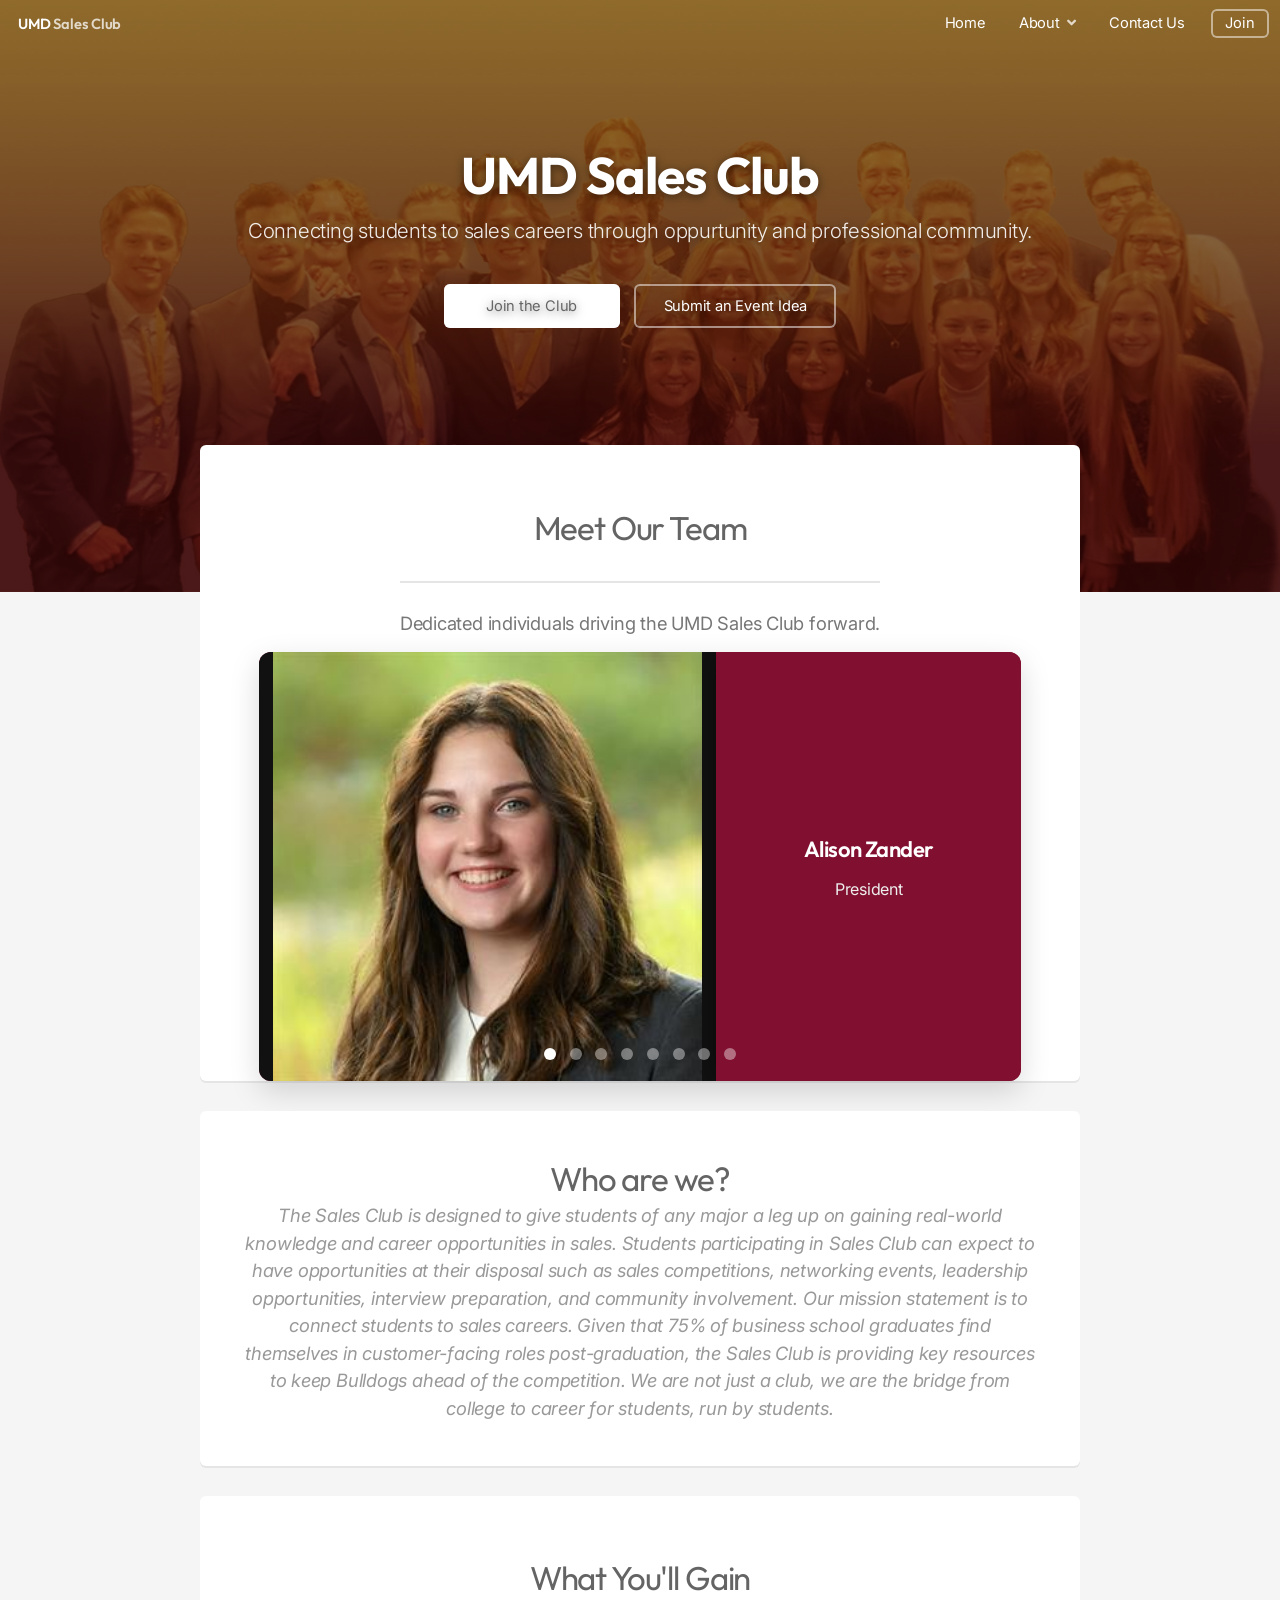
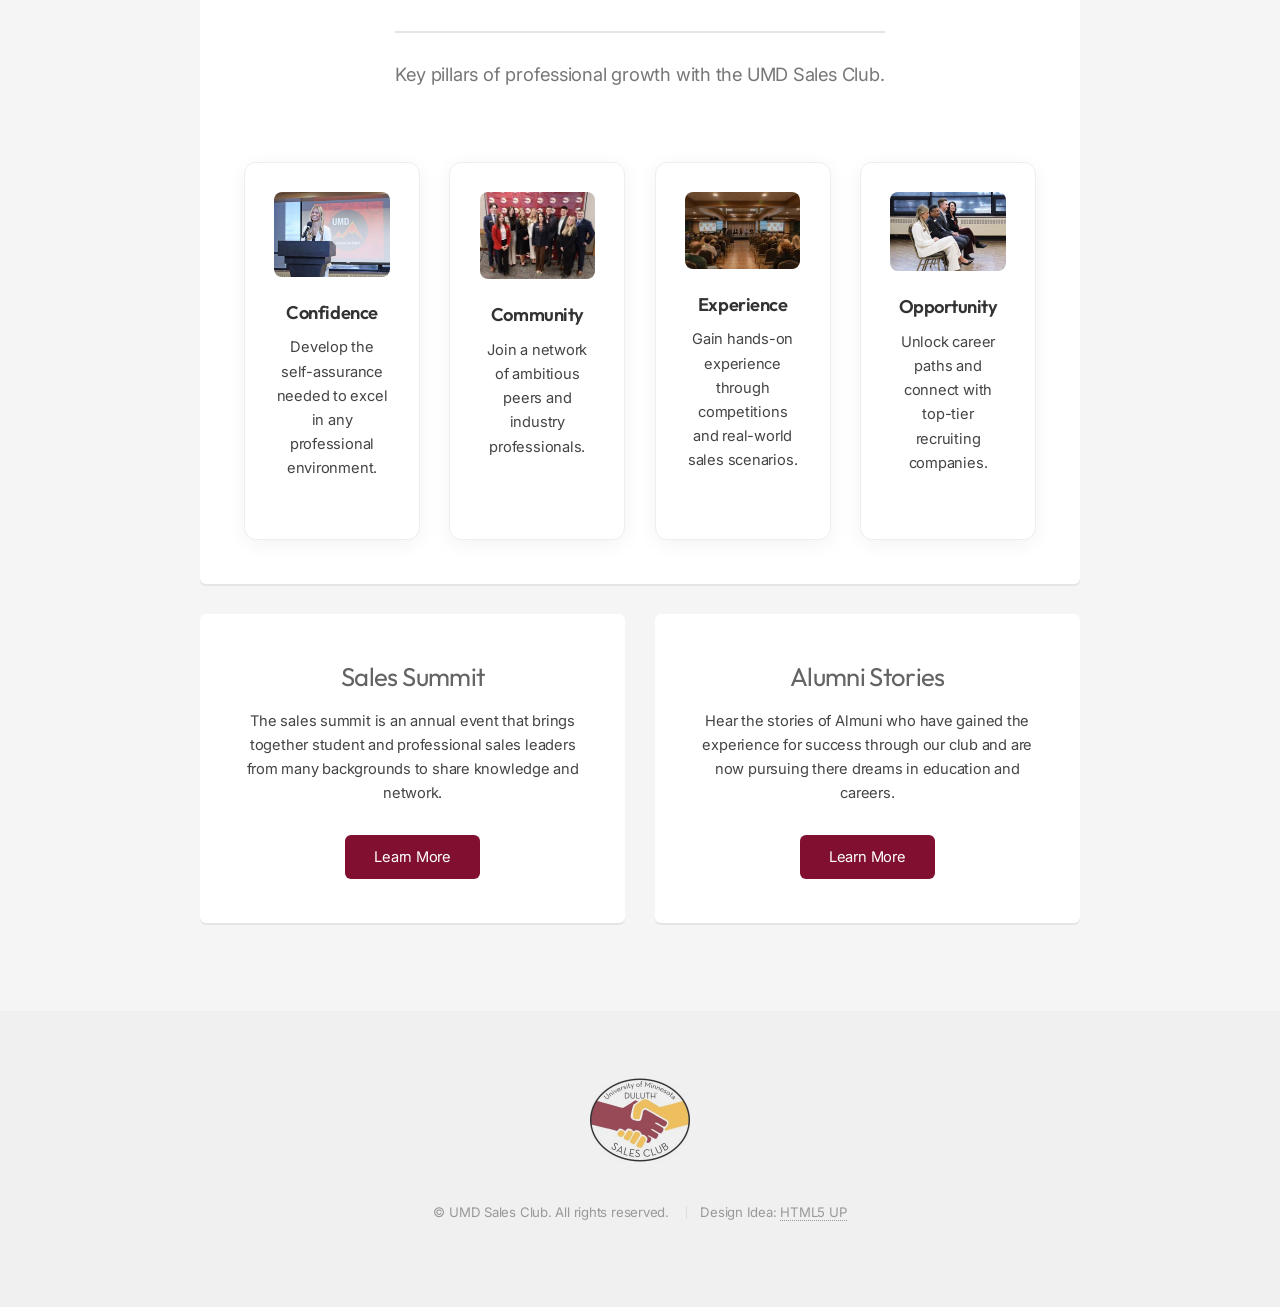
==== commit 32359ad3: "Add files via upload" ====
--- a/UMDSalesClubALNA/index.html
+++ b/UMDSalesClubALNA/index.html
@@ -67,7 +67,7 @@
 						<img src="images/vpbusiness.jpg" alt="VP of Business" />
 						<div class="slide-caption">
 							<h3>John Marquette</h3>
-							<p>Vice President of Business Strategy and Operations.</p>
+							<p>Vice President of Business Strategy and Operations</p>
 						</div>
 					</div>
 					<div class="slide">
@@ -126,7 +126,7 @@
 					</div>
 				</div>
 			</section>
-			<section>
+			<section class="reveal">
 				<header class="box special features">
 					<h2><b>Who are we?</b></h2>
 					<p> The Sales Club is designed to give students of any major a leg up on gaining real-world
@@ -139,31 +139,39 @@
 						career for students, run by students.</p>
 				</header>
 			</section>
-			<section class="box special features">
-				<h2>Here you Gain...</h2>
-				<div class="features-row">
-					<section>
-						<span><img class="image fit" src="images/salessummit1.jpg" alt="Sales Activity" /></span>
-						<h3>Confidence</h3>
-					</section>
-					<section>
-						<span><img class="image fit" src="images/salessumit2.jpg" alt="Sales Activity" /></span>
-						<h3>Community</h3>
-					</section>
-				</div>
-				<div class="features-row">
-					<section>
-						<span><img class="image fit" src="images/salessummit4.jpg" alt="Sales Activity" /></span>
-						<h3>Experience</h3>
-					</section>
-					<section>
-						<span><img class="image fit" src="images/salessummit3.jpeg" alt="Sales Activity" /></span>
-						<h3>Oppurtunity</h3>
-					</section>
+
+			<section class="reveal">
+				<div class="box special">
+					<header class="major">
+						<h2><b>What You'll Gain</b></h2>
+						<p>Key pillars of professional growth with the UMD Sales Club.</p>
+					</header>
+					<div class="features-grid">
+						<div class="feature-card">
+							<span class="image fit"><img src="images/salessummit1.jpg" alt="Confidence" /></span>
+							<h3>Confidence</h3>
+							<p>Develop the self-assurance needed to excel in any professional environment.</p>
+						</div>
+						<div class="feature-card">
+							<span class="image fit"><img src="images/salessumit2.jpg" alt="Community" /></span>
+							<h3>Community</h3>
+							<p>Join a network of ambitious peers and industry professionals.</p>
+						</div>
+						<div class="feature-card">
+							<span class="image fit"><img src="images/salessummit4.jpg" alt="Experience" /></span>
+							<h3>Experience</h3>
+							<p>Gain hands-on experience through competitions and real-world sales scenarios.</p>
+						</div>
+						<div class="feature-card">
+							<span class="image fit"><img src="images/salessummit3.jpeg" alt="Opportunity" /></span>
+							<h3>Opportunity</h3>
+							<p>Unlock career paths and connect with top-tier recruiting companies.</p>
+						</div>
+					</div>
 				</div>
 			</section>
 
-			<div class="row">
+			<div class="row reveal">
 				<div class="col-6 col-12-narrower">
 
 					<section class="box special">
@@ -172,7 +180,7 @@
 						<p>The sales summit is an annual event that brings together student and professional sales
 							leaders from many backgrounds to share knowledge and network.</p>
 						<ul class="actions special">
-							<li><a href="summit.html" class="button alt">Learn More</a></li>
+							<li><a href="summit.html" class="button primary">Learn More</a></li>
 						</ul>
 					</section>
 
@@ -185,7 +193,7 @@
 						<p>Hear the stories of Almuni who have gained the experience for success through
 							our club and are now pursuing there dreams in education and careers.</p>
 						<ul class="actions special">
-							<li><a href="alumni.html" class="button alt">Learn More</a></li>
+							<li><a href="alumni.html" class="button primary">Learn More</a></li>
 						</ul>
 					</section>
 
@@ -199,10 +207,10 @@
 		<!-- Footer -->
 		<footer id="footer">
 			<ul class="icons">
-				<li> <img src="images/logo.jpg"></li>
+				<li><img src="images/logo.jpg" alt="UMD Sales Club Logo"></li>
 			</ul>
 			<ul class="copyright">
-				<li>&copy; Untitled. All rights reserved.</li>
+				<li>&copy; UMD Sales Club. All rights reserved.</li>
 				<li>Design Idea: <a href="http://html5up.net">HTML5 UP</a></li>
 			</ul>
 		</footer>
@@ -218,6 +226,28 @@
 	<script src="assets/js/util.js"></script>
 	<script src="assets/js/main.js"></script>
 
+	<!-- Scroll Reveal Script -->
+	<script>
+		$(function () {
+			var $window = $(window);
+			var $revealElements = $('.reveal');
+
+			function revealOnScroll() {
+				var scrollPos = $window.scrollTop() + ($window.height() * 0.85);
+
+				$revealElements.each(function () {
+					var $this = $(this);
+					if (scrollPos > $this.offset().top) {
+						$this.addClass('active');
+					}
+				});
+			}
+
+			$window.on('scroll load', revealOnScroll);
+			revealOnScroll(); // Trigger once on load
+		});
+	</script>
+
 </body>
 
 </html>
--- a/UMDSalesClubALNA/assets/css/main.css
+++ b/UMDSalesClubALNA/assets/css/main.css
@@ -1,5 +1,5 @@
 @import url("fontawesome-all.min.css");
-@import url("https://fonts.googleapis.com/css?family=Source+Sans+Pro:300,400,300italic,400italic,700");
+@import url("https://fonts.googleapis.com/css2?family=Inter:wght@300;400;500;600&family=Outfit:wght@400;600;700&display=swap");
 
 /*
 	Alpha by HTML5 UP
@@ -201,10 +201,10 @@
 input,
 select,
 textarea {
-	color: #777;
-	font-family: "Source Sans Pro", sans-serif;
+	color: #444; /* Darker for better contrast on Inter */
+	font-family: "Inter", sans-serif;
 	font-size: 16pt;
-	font-weight: 300;
+	font-weight: 400;
 	line-height: 1.65em;
 	letter-spacing: -0.015em;
 }
@@ -215,7 +215,7 @@
 	-ms-transition: color 0.2s ease-in-out, border-bottom-color 0.2s ease-in-out;
 	transition: color 0.2s ease-in-out, border-bottom-color 0.2s ease-in-out;
 	border-bottom: dotted 1px;
-	color: #e89980;
+	color: #811030;
 	text-decoration: none;
 }
 
@@ -244,9 +244,10 @@
 h4,
 h5,
 h6 {
-	color: #646464;
-	font-weight: 300;
-	line-height: 1em;
+	color: #222; /* More contrast for Outfit headers */
+	font-family: "Outfit", sans-serif;
+	font-weight: 600;
+	line-height: 1.25em;
 	margin: 0 0 0.5em 0;
 }
 
@@ -2214,8 +2215,8 @@
 input[type="email"]:focus,
 select:focus,
 textarea:focus {
-	border-color: #e89980;
-	box-shadow: 0 0 0 2px #e89980;
+	border-color: #811030;
+	box-shadow: 0 0 0 2px #811030;
 }
 
 select {
@@ -2320,8 +2321,8 @@
 
 input[type="checkbox"]:focus+label:before,
 input[type="radio"]:focus+label:before {
-	border-color: #e89980;
-	box-shadow: 0 0 0 1px #e89980;
+	border-color: #811030;
+	box-shadow: 0 0 0 1px #811030;
 }
 
 input[type="checkbox"]+label:before {
@@ -2527,7 +2528,7 @@
 }
 
 .icon.major.accent2 {
-	background: #e89980;
+	background: #811030;
 	color: #ffffff;
 }
 
@@ -2953,7 +2954,7 @@
 input[type="reset"].primary,
 input[type="button"].primary,
 .button.primary {
-	background-color: #e89980;
+	background-color: #811030;
 	color: #ffffff !important;
 }
 
@@ -2961,14 +2962,17 @@
 input[type="reset"].primary:hover,
 input[type="button"].primary:hover,
 .button.primary:hover {
-	background-color: #ecaa96;
+	background-color: #5a0b22; /* Sophisticated deep maroon hover */
+	color: #fff !important;
+	box-shadow: 0 4px 15px rgba(0, 0, 0, 0.15);
+	transform: translateY(-2px);
 }
 
 input[type="submit"].primary:active,
 input[type="reset"].primary:active,
 input[type="button"].primary:active,
 .button.primary:active {
-	background-color: #e4886a;
+	background-color: #5a0b22;
 }
 
 input[type="submit"].disabled,
@@ -3069,7 +3073,7 @@
 	top: 0;
 	width: 100%;
 	z-index: 10000;
-	transition: background-color 1s ease-in-out, color 1s ease-in-out, box-shadow 1s ease-in-out;
+	transition: background-color 1.2s ease-in-out, color 1.2s ease-in-out, box-shadow 1.2s ease-in-out;
 }
 
 #header h1 {
@@ -3085,9 +3089,9 @@
 
 #header h1 a {
 	color: #fff;
-	font-weight: 400;
+	font-weight: 600;
 	border: 0;
-	transition: color 1s ease-in-out;
+	transition: color 1.2s ease-in-out;
 }
 
 #header nav {
@@ -3127,7 +3131,7 @@
 	display: inline-block;
 	text-decoration: none;
 	border: 0;
-	transition: color 1s ease-in-out;
+	transition: color 1.2s ease-in-out;
 }
 
 #header nav>ul>li a:not(.button).icon {
@@ -3206,7 +3210,7 @@
 	background: transparent;
 	color: rgba(255, 255, 255, 0.75);
 	position: fixed;
-	transition: background-color 1s ease-in-out, color 1s ease-in-out, box-shadow 1s ease-in-out;
+	transition: background-color 1.2s ease-in-out, color 1.2s ease-in-out, box-shadow 1.2s ease-in-out;
 }
 
 #header.alt nav>ul>li a:not(.button).icon:before {
@@ -3274,7 +3278,7 @@
 .dropotron li.active>span,
 .dropotron li:hover>a,
 .dropotron li:hover>span {
-	background: #e89980;
+	background: #811030;
 	color: #ffffff;
 }
 
@@ -3307,14 +3311,16 @@
 
 #banner {
 	background-attachment: scroll, fixed;
-	background-color: #666;
-	background-image: url("images/overlay.png"), url("../../images/BackgroundTry2_.jpg");
-	background-position: top left, center center;
-	background-repeat: repeat, no-repeat;
-	background-size: auto, cover;
+	background-color: #6d1c1c;
+	/* UMD Maroon base */
+	background-image: linear-gradient(rgba(0, 0, 0, 0.4), rgba(0, 0, 0, 0.4)), url("../../images/BackgroundTry2_.jpg");
+	background-position: center center;
+	background-repeat: no-repeat;
+	background-size: cover;
 	color: #fff;
-	padding: 12em 0 20em 0;
+	padding: 14em 0 22em 0;
 	text-align: center;
+	text-shadow: 0 2px 10px rgba(0, 0, 0, 0.5);
 }
 
 #banner :last-child {
@@ -3330,15 +3336,22 @@
 }
 
 #banner h2 {
-	font-size: 3.5em;
-	line-height: 1em;
-	margin: 0 0 0.5em 0;
+	font-size: 4em;
+	font-weight: 700;
+	letter-spacing: -0.02em;
+	line-height: 1.1em;
+	margin: 0 0 0.3em 0;
 	padding: 0;
+	animation: fadeInUp 1s ease-out;
 }
 
 #banner p {
-	font-size: 1.25em;
-	margin-bottom: 1.75em;
+	font-size: 1.4em;
+	font-weight: 300;
+	max-width: 800px;
+	margin: 0 auto 2em auto;
+	opacity: 0.9;
+	animation: fadeInUp 1.2s ease-out;
 }
 
 #banner input[type="submit"],
@@ -3411,11 +3424,13 @@
 .slideshow-container {
 	position: relative;
 	overflow: hidden;
-	width: calc(100% + 1em);
-	margin-left: -0.5em;
+	width: calc(100% - 2em);
+	max-width: 800px;
+	margin: 0 auto;
+	background: #811030;
+	border-radius: 12px;
+	box-shadow: 0 10px 30px rgba(0, 0, 0, 0.15);
 	aspect-ratio: 16 / 9;
-	background: #222;
-	border-radius: 6px;
 }
 
 .slideshow-container .slide {
@@ -3425,42 +3440,43 @@
 	width: 100%;
 	height: 100%;
 	opacity: 0;
-	transition: opacity 1s ease-in-out, transform 8s ease-in-out;
-	transform: scale(1.05);
+	transition: opacity 1s ease-in-out;
 	z-index: 1;
+	display: flex;
+	flex-direction: row;
+	background: #1a1a1a;
 }
 
 .slideshow-container .slide.active {
 	opacity: 1;
-	transform: scale(1);
 	z-index: 2;
 }
 
 .slideshow-container .slide img {
-
+	width: 60%;
 	height: 100%;
-	object-fit: cover;
-	margin-left: auto;
-	margin-right: auto;
+	object-fit: contain;
+	background: #111;
+	flex-shrink: 0;
 	display: block;
 }
 
 .slideshow-container .slide-caption {
-	position: absolute;
-	bottom: 3em;
-	left: 50%;
-	transform: translateX(-50%);
-	background: rgba(40, 40, 40, 0.7);
-	backdrop-filter: blur(8px);
-	-webkit-backdrop-filter: blur(8px);
-	padding: 1.5em 2em;
-	border-radius: 8px;
+	width: 40%;
+	height: 100%;
+	background: #811030;
 	color: #fff;
+	display: flex;
+	flex-direction: column;
+	justify-content: center;
+	align-items: center;
+	padding: 2em;
 	text-align: center;
-	max-width: 80%;
-	width: 600px;
-	box-shadow: 0 10px 30px rgba(0, 0, 0, 0.3);
-}
+	box-shadow: -5px 0 20px rgba(0, 0, 0, 0.3);
+	z-index: 3;
+}
+
+/* Hover effect removed per user request for clean layout */
 
 .slideshow-container .slide-caption h3 {
 	color: #fff;
@@ -3529,6 +3545,13 @@
 	text-align: center;
 }
 
+#footer .icons li img {
+	height: 100px;
+	width: auto;
+	opacity: 0.8;
+	mix-blend-mode: multiply;
+}
+
 #footer .icons a {
 	-moz-transition: opacity 0.2s ease-in-out;
 	-webkit-transition: opacity 0.2s ease-in-out;
@@ -3571,7 +3594,7 @@
 /* CTA */
 
 #cta {
-	background: #e89980;
+	background: #811030;
 	color: #f9e6df;
 	padding: 3.5em 0 4em 0;
 	text-align: center;
@@ -3597,7 +3620,7 @@
 #cta .button {
 	box-shadow: none;
 	background: #fff;
-	color: #e89980;
+	color: #811030;
 }
 
 #cta input[type="text"],
@@ -4193,4 +4216,152 @@
 		padding: 2.5em 1em 3em 1em;
 	}
 
+}
+
+/* --- Aesthetic Overhaul Utilities --- */
+
+@keyframes fadeInUp {
+	from {
+		opacity: 0;
+		transform: translateY(20px);
+	}
+
+	to {
+		opacity: 1;
+		transform: translateY(0);
+	}
+}
+
+/* Feature Grid Redesign */
+.features-grid {
+	display: grid;
+	grid-template-columns: repeat(4, 1fr);
+	gap: 2em;
+	margin: 4em 0;
+}
+
+@media screen and (max-width: 980px) {
+	.features-grid {
+		grid-template-columns: repeat(2, 1fr);
+	}
+}
+
+@media screen and (max-width: 736px) {
+	.features-grid {
+		grid-template-columns: 1fr;
+	}
+}
+
+.feature-card {
+	background: #fff;
+	padding: 2em;
+	border-radius: 12px;
+	box-shadow: 0 4px 20px rgba(0, 0, 0, 0.05);
+	transition: all 0.3s ease;
+	text-align: center;
+	border: 1px solid #eee;
+}
+
+.feature-card:hover {
+	transform: translateY(-10px);
+	box-shadow: 0 12px 40px rgba(0, 0, 0, 0.12);
+	border-color: #6d1c1c;
+	/* UMD Maroon accent */
+}
+
+.feature-card .image.fit {
+	border-radius: 8px;
+	overflow: hidden;
+	margin-bottom: 1.5em;
+	display: block;
+}
+
+.feature-card .image.fit img {
+	transition: transform 0.5s ease;
+}
+
+.feature-card:hover .image.fit img {
+	transform: scale(1.1);
+}
+
+.feature-card h3 {
+	font-size: 1.25em;
+	margin-bottom: 0.5em;
+	color: #333;
+}
+
+/* Special Box Hover */
+.box.special {
+	transition: transform 0.3s ease, box-shadow 0.3s ease;
+}
+
+.box.special:hover {
+	transform: translateY(-5px);
+	box-shadow: 0 10px 40px rgba(0, 0, -0, 0.1);
+}
+
+/* Scroll Reveal Utility */
+.reveal {
+	opacity: 0;
+	transform: translateY(30px);
+	transition: all 0.8s ease-out;
+}
+
+.reveal.active {
+	opacity: 1;
+	transform: translateY(0);
+}
+
+/* Contact Page Grid Refinements */
+.contact-card {
+	min-height: 400px;
+	display: flex;
+	flex-direction: column;
+	justify-content: center;
+	align-items: center;
+	padding: 3em !important;
+	transition: transform 0.3s ease, box-shadow 0.3s ease;
+}
+
+.contact-card:hover {
+	transform: translateY(-5px);
+	box-shadow: 0 10px 30px rgba(0, 0, 0, 0.1);
+}
+
+.contact-card h3 {
+	margin-bottom: 1em;
+}
+
+.contact-card p {
+	margin-bottom: 0;
+}
+
+/* Social Icon Row Optimization */
+.contact-card .icons-row {
+	display: flex;
+	list-style: none;
+	padding: 0;
+	margin: 1.5em 0 0 0;
+	justify-content: center;
+	gap: 2em;
+}
+
+.contact-card .icons-row li {
+	padding: 0;
+}
+
+.contact-card .icons-row a {
+	border: 0;
+	font-size: 1.5em;
+	transition: color 0.3s ease, transform 0.3s ease;
+	display: block;
+}
+
+.contact-card .icons-row a:hover {
+	color: #811030; /* UMD Maroon */
+	transform: scale(1.1);
+}
+
+.contact-card .icons-row .label {
+	display: none;
 }
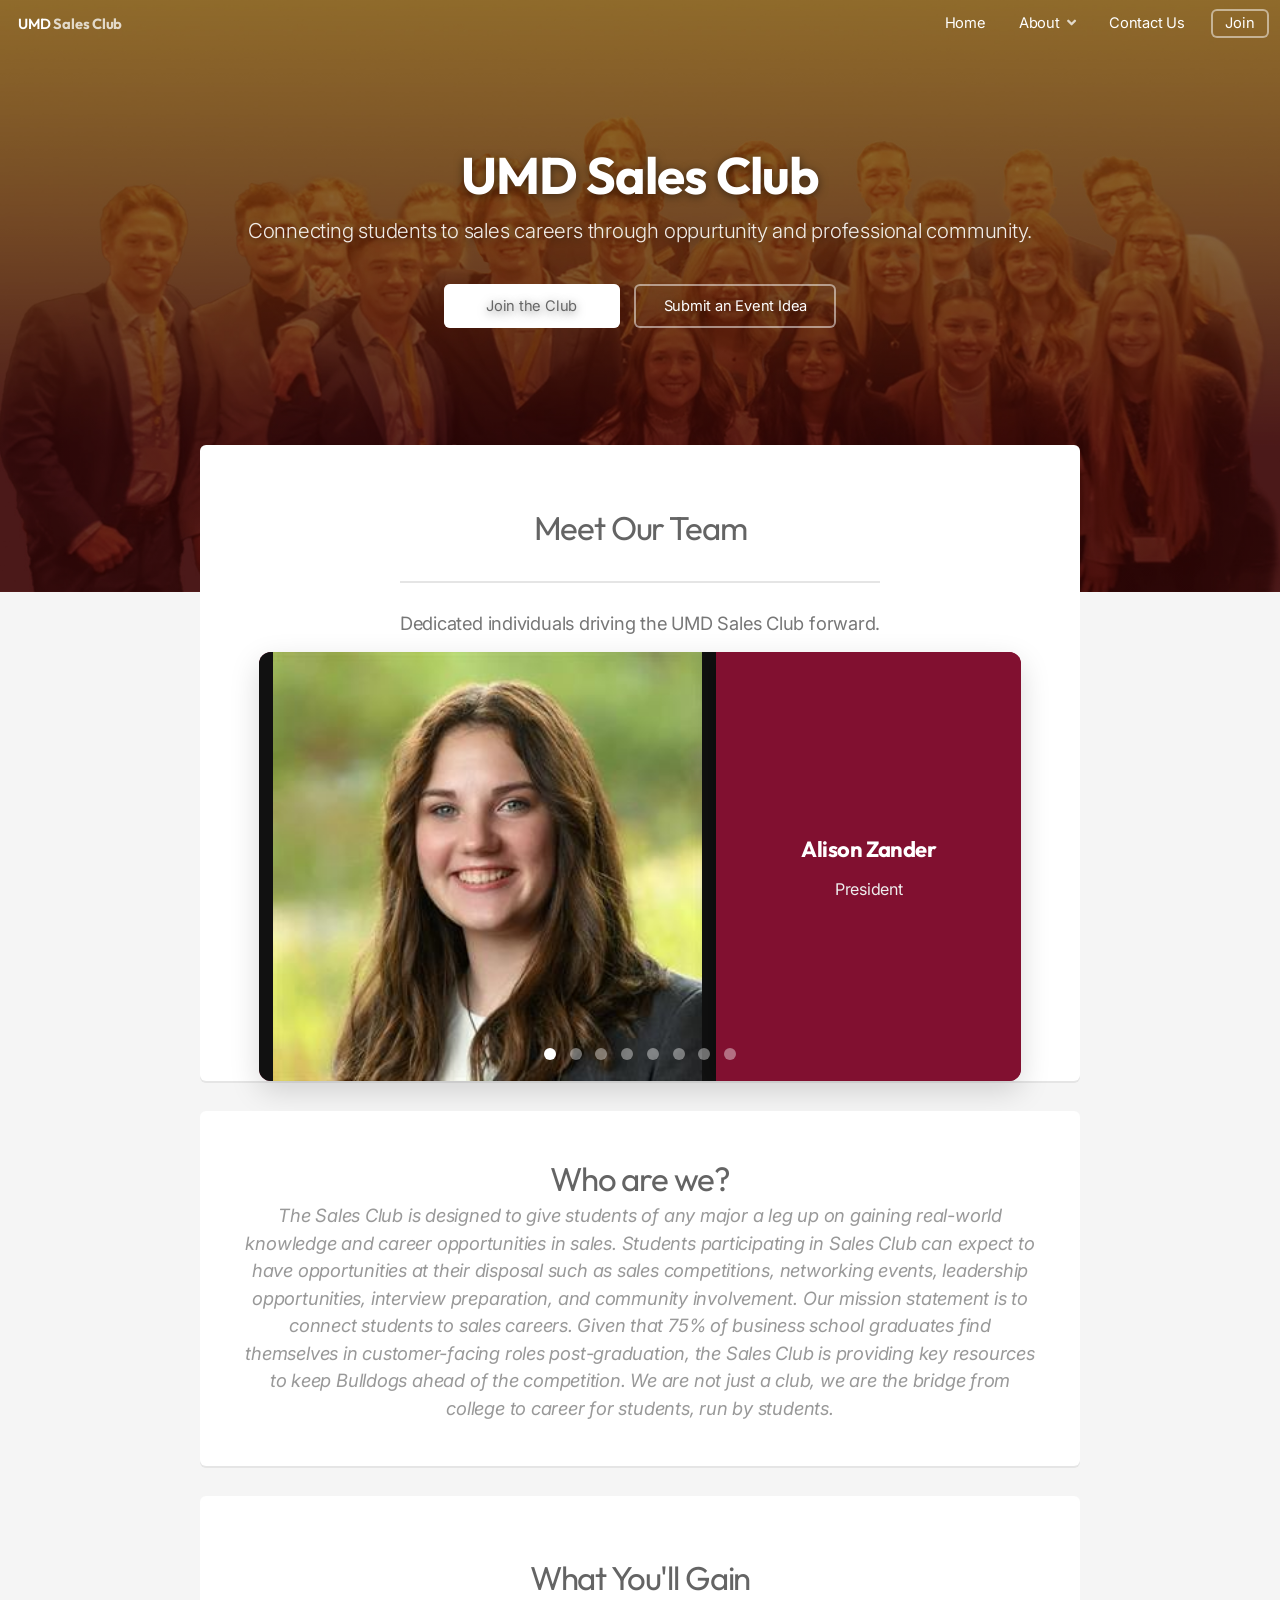
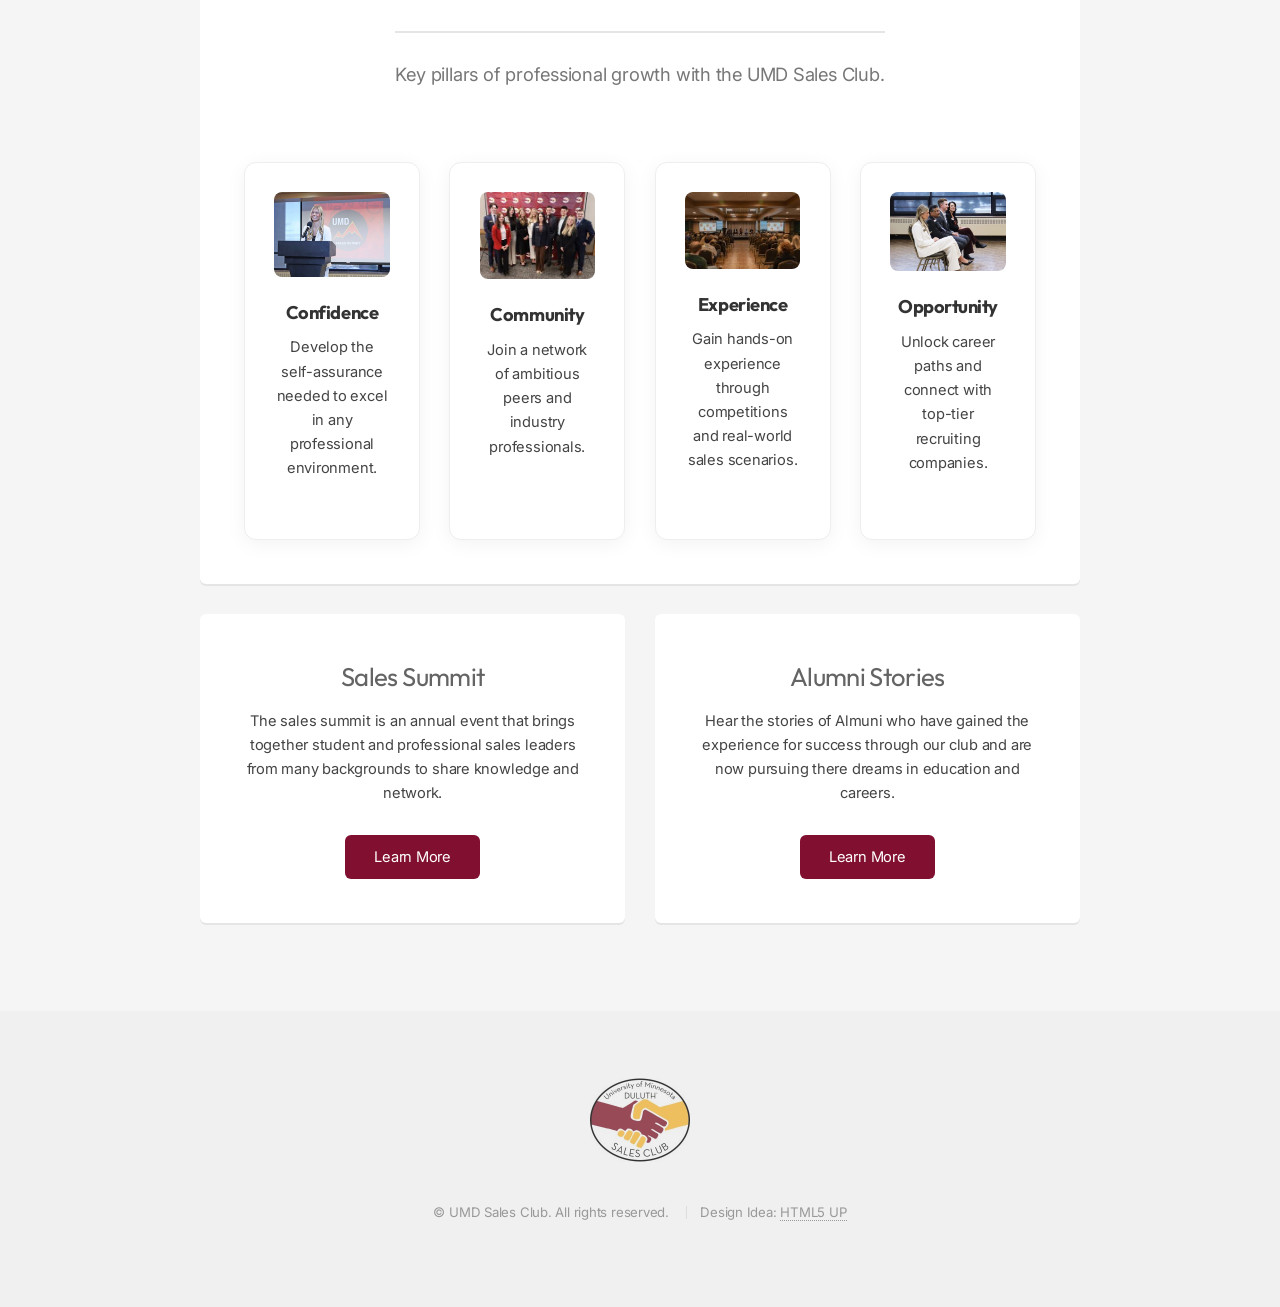
==== commit 12a23bef: "Add files via upload" ====
--- a/UMDSalesClubALNA/index.html
+++ b/UMDSalesClubALNA/index.html
@@ -21,7 +21,7 @@
 			<h1><a href="index.html">UMD</a> Sales Club</h1>
 			<nav id="nav">
 				<ul>
-					<li><a href="index.html">Home</a></li>
+					<li class="current-page"><a href="index.html">Home</a></li>
 					<li>
 						<a class="icon solid fa-angle-down">About</a>
 						<ul>
@@ -30,7 +30,7 @@
 							<li><a href="alumni.html">Alumni Stories</a></li>
 						</ul>
 					</li>
-					<li><a href="contact.html" class="highlight-word">Contact Us</a></li>
+					<li><a href="contact.html">Contact Us</a></li>
 					<li><a href="https://duluthumn.campusgroups.com/Sales/club_signup" class="button">Join</a></li>
 				</ul>
 			</nav>
--- a/UMDSalesClubALNA/assets/css/main.css
+++ b/UMDSalesClubALNA/assets/css/main.css
@@ -1,4367 +1,1552 @@
-@import url("fontawesome-all.min.css");
+@import url(fontawesome-all.min.css);
 @import url("https://fonts.googleapis.com/css2?family=Inter:wght@300;400;500;600&family=Outfit:wght@400;600;700&display=swap");
-
 /*
 	Alpha by HTML5 UP
 	html5up.net | @ajlkn
 	Free for personal and commercial use under the CCA 3.0 license (html5up.net/license)
 */
-
 /* Reset */
-
 /* Based on meyerweb.com/eric/tools/css/reset (v2.0 | 20110126 | License: public domain) */
-
-html,
-body,
-div,
-span,
-applet,
-object,
-iframe,
-h1,
-h2,
-h3,
-h4,
-h5,
-h6,
-p,
-blockquote,
-pre,
-a,
-abbr,
-acronym,
-address,
-big,
-cite,
-code,
-del,
-dfn,
-em,
-img,
-ins,
-kbd,
-q,
-s,
-samp,
-small,
-strike,
-strong,
-sub,
-sup,
-tt,
-var,
-b,
-u,
-i,
-center,
-dl,
-dt,
-dd,
-ol,
-ul,
-li,
-fieldset,
-form,
-label,
-legend,
-table,
-caption,
-tbody,
-tfoot,
-thead,
-tr,
-th,
-td,
-article,
-aside,
-canvas,
-details,
-embed,
-figure,
-figcaption,
-footer,
-header,
-hgroup,
-menu,
-nav,
-output,
-ruby,
-section,
-summary,
-time,
-mark,
-audio,
-video {
-	margin: 0;
-	padding: 0;
-	border: 0;
-	font-size: 100%;
-	font: inherit;
-	vertical-align: baseline;
-}
-
-article,
-aside,
-details,
-figcaption,
-figure,
-footer,
-header,
-hgroup,
-menu,
-nav,
-section {
-	display: block;
-}
-
+html, body, div, span, iframe, h1, h2, h3, h4, h5, h6, p, a, em, img, strong, b, i, ol, ul, li, footer, header, nav, section {
+    margin: 0;
+    padding: 0;
+    border: 0;
+    font-size: 100%;
+    font: inherit;
+    vertical-align: baseline
+    }
+footer, header, nav, section {
+    display: block
+    }
 body {
-	line-height: 1;
-}
-
-ol,
+    line-height: 1
+    }
+ol, ul {
+    list-style: none
+    }
+body {
+    -webkit-text-size-adjust: none
+    }
+/* Basic */
+@-ms-viewport {
+    width: device-width;
+    }
+body {
+    -ms-overflow-style: scrollbar
+    }
+@media screen and (max-width: 480px) {
+    html, body {
+        min-width: 320px
+        }
+    }
+html {
+    box-sizing: border-box
+    }
+*, *:before, *:after {
+    box-sizing: inherit
+    }
+body {
+    background: #f5f5f5
+    }
+body {
+    color: #444;
+    /* Darker for better contrast on Inter */
+    font-family: "Inter", sans-serif;
+    font-size: 16pt;
+    font-weight: 400;
+    line-height: 1.65em;
+    letter-spacing: -0.015em
+    }
+a {
+    -moz-transition: color 0.2s ease-in-out, border-bottom-color 0.2s ease-in-out;
+    -webkit-transition: color 0.2s ease-in-out, border-bottom-color 0.2s ease-in-out;
+    -ms-transition: color 0.2s ease-in-out, border-bottom-color 0.2s ease-in-out;
+    transition: color 0.2s ease-in-out, border-bottom-color 0.2s ease-in-out;
+    border-bottom: dotted 1px;
+    color: #811030;
+    text-decoration: none
+    }
+a:hover {
+    border-bottom-color: transparent
+    }
+strong, b {
+    color: #646464;
+    font-weight: 400
+    }
+em, i {
+    font-style: italic
+    }
+p {
+    margin: 0 0 2em 0
+    }
+h1, h2, h3, h4, h5, h6 {
+    color: #222;
+    /* More contrast for Outfit headers */
+    font-family: "Outfit", sans-serif;
+    font-weight: 700;
+    line-height: 1.25em;
+    margin: 0 0 0.5em 0
+    }
+h1 a, h2 a, h3 a, h4 a, h5 a, h6 a {
+    color: inherit;
+    text-decoration: none
+    }
+h2 {
+    font-size: 2.25em;
+    line-height: 1.5em;
+    letter-spacing: -0.035em
+    }
+h3 {
+    font-size: 1.75em;
+    line-height: 1.5em;
+    letter-spacing: -0.025em
+    }
+h4 {
+    font-size: 1.1em;
+    line-height: 1.5em;
+    letter-spacing: 0
+    }
+h5 {
+    font-size: 0.9em;
+    line-height: 1.5em;
+    letter-spacing: 0
+    }
+h6 {
+    font-size: 0.7em;
+    line-height: 1.5em;
+    letter-spacing: 0
+    }
+hr {
+    border: 0;
+    border-bottom: solid 2px #e5e5e5;
+    margin: 2em 0
+    }
+hr.major {
+    margin: 3em 0
+    }
+/* Row */
+.row {
+    display: flex;
+    flex-wrap: wrap;
+    box-sizing: border-box;
+    align-items: stretch
+    }
+.row > * {
+    box-sizing: border-box
+    }
+.row > .col-4 {
+    width: 33.33333%
+    }
+.row > .col-5 {
+    width: 41.66667%
+    }
+.row > .col-6 {
+    width: 50%
+    }
+.row > .col-7 {
+    width: 58.33333%
+    }
+.row > .col-8 {
+    width: 66.66667%
+    }
+.row {
+    margin-top: 0;
+    margin-left: -2em
+    }
+.row > * {
+    padding: 0 0 0 2em
+    }
+@media screen and (max-width: 1680px) {
+    .row {
+        display: flex;
+        flex-wrap: wrap;
+        box-sizing: border-box;
+        align-items: stretch
+        }
+    .row > * {
+        box-sizing: border-box
+        }
+    .row {
+        margin-top: 0;
+        margin-left: -2em
+        }
+    .row > * {
+        padding: 0 0 0 2em
+        }
+    }
+@media screen and (max-width: 1280px) {
+    .row {
+        display: flex;
+        flex-wrap: wrap;
+        box-sizing: border-box;
+        align-items: stretch
+        }
+    .row > * {
+        box-sizing: border-box
+        }
+    .row {
+        margin-top: 0;
+        margin-left: -2em
+        }
+    .row > * {
+        padding: 0 0 0 2em
+        }
+    }
+@media screen and (max-width: 980px) {
+    .row {
+        display: flex;
+        flex-wrap: wrap;
+        box-sizing: border-box;
+        align-items: stretch
+        }
+    .row > * {
+        box-sizing: border-box
+        }
+    .row {
+        margin-top: 0;
+        margin-left: -2em
+        }
+    .row > * {
+        padding: 0 0 0 2em
+        }
+    }
+@media screen and (max-width: 840px) {
+    .row {
+        display: flex;
+        flex-wrap: wrap;
+        box-sizing: border-box;
+        align-items: stretch
+        }
+    .row > * {
+        box-sizing: border-box
+        }
+    .row > .col-12-narrower {
+        width: 100%
+        }
+    .row {
+        margin-top: 0;
+        margin-left: -2em
+        }
+    .row > * {
+        padding: 0 0 0 2em
+        }
+    }
+@media screen and (max-width: 736px) {
+    .row {
+        display: flex;
+        flex-wrap: wrap;
+        box-sizing: border-box;
+        align-items: stretch
+        }
+    .row > * {
+        box-sizing: border-box
+        }
+    .row > .col-12-mobile {
+        width: 100%
+        }
+    .row {
+        margin-top: 0;
+        margin-left: -2em
+        }
+    .row > * {
+        padding: 0 0 0 2em
+        }
+    }
+@media screen and (max-width: 480px) {
+    .row {
+        display: flex;
+        flex-wrap: wrap;
+        box-sizing: border-box;
+        align-items: stretch
+        }
+    .row > * {
+        box-sizing: border-box
+        }
+    .row > .col-12-mobilep {
+        width: 100%
+        }
+    .row {
+        margin-top: 0;
+        margin-left: -2em
+        }
+    .row > * {
+        padding: 0 0 0 2em
+        }
+    }
+/* Container */
+.container {
+    margin: 0 auto;
+    max-width: calc(100% - 5em);
+    width: 60em
+    }
+.container.small {
+    width: 30em
+    }
+@media screen and (max-width: 840px) {
+    .container {
+        width: 100% !important
+        }
+    }
+@media screen and (max-width: 736px) {
+    .container {
+        max-width: 100%
+        }
+    }
+/* Section/Article */
+section.special {
+    text-align: center
+    }
+header p {
+    color: #999;
+    position: relative;
+    margin: 0 0 1.5em 0;
+    font-style: italic
+    }
+header h2 + p {
+    font-size: 1.25em;
+    margin-top: -1em;
+    line-height: 1.5em
+    }
+header h3 + p {
+    font-size: 1.1em;
+    margin-top: -0.85em;
+    line-height: 1.5em
+    }
+header h4 + p, header h5 + p, header h6 + p {
+    font-size: 0.8em;
+    margin-top: -0.5em;
+    line-height: 1.5em
+    }
+header.major {
+    padding: 1em 0;
+    text-align: center
+    }
+header.major h2 {
+    margin: 0
+    }
+header.major p {
+    display: inline-block;
+    border-top: solid 2px #e5e5e5;
+    color: #777;
+    margin: 1.5em 0 0 0;
+    padding: 1.5em 0 0 0;
+    font-style: normal
+    }
+/* Form */
+::-webkit-input-placeholder {
+    color: #999 !important;
+    opacity: 1
+    }
+:-moz-placeholder {
+    color: #999 !important;
+    opacity: 1
+    }
+::-moz-placeholder {
+    color: #999 !important;
+    opacity: 1
+    }
+:-ms-input-placeholder {
+    color: #999 !important;
+    opacity: 1
+    }
+/* Box */
+.box {
+    background: #fff;
+    border-radius: 6px;
+    box-shadow: 0 2px 0 0 #e5e5e5;
+    margin: 0 0 2em 0;
+    padding: 3em
+    }
+.box > :last-child {
+    margin-bottom: 0
+    }
+.box.alt {
+    background: none !important;
+    border-radius: 0 !important;
+    box-shadow: none !important;
+    margin: 0 0 2em 0;
+    padding: 0 !important
+    }
+.box.special {
+    text-align: center
+    }
+.box .image.featured {
+    border-radius: 0;
+    display: block;
+    margin: 3em 0 3em -3em;
+    position: relative;
+    width: calc(100% + 6em)
+    }
+.box .image.featured img {
+    border-radius: 0;
+    display: block;
+    width: 100%
+    }
+.box .image.featured:first-child {
+    border-radius: 6px 6px 0 0;
+    margin-bottom: 3em;
+    margin-top: -3em
+    }
+.box .image.featured:first-child img {
+    border-radius: 6px 6px 0 0
+    }
+.box .image.featured:last-child {
+    border-radius: 0 0 6px 6px;
+    margin-bottom: -3em;
+    margin-top: 3em
+    }
+.box .image.featured:last-child img {
+    border-radius: 0 0 6px 6px
+    }
+/* Icon */
+.icon {
+    text-decoration: none;
+    border-bottom: none;
+    position: relative
+    }
+.icon:before {
+    -moz-osx-font-smoothing: grayscale;
+    -webkit-font-smoothing: antialiased;
+    display: inline-block;
+    font-style: normal;
+    font-variant: normal;
+    text-rendering: auto;
+    line-height: 1;
+    text-transform: none !important;
+    font-family: "Font Awesome 5 Free";
+    font-weight: 400
+    }
+.icon > .label {
+    display: none
+    }
+.icon:before {
+    line-height: inherit
+    }
+.icon.solid:before {
+    font-weight: 900
+    }
+.icon.brands:before {
+    font-family: "Font Awesome 5 Brands"
+    }
+.icon.major {
+    background: #666;
+    border-radius: 100%;
+    color: #fff;
+    cursor: default;
+    display: inline-block;
+    height: 5.5em;
+    line-height: 5.5em;
+    margin: 0 0 2em 0;
+    width: 5.5em
+    }
+.icon.major:before {
+    font-size: 2.5em
+    }
+.icon.major.accent1 {
+    background: #666;
+    color: #fff
+    }
+.icon.major.accent2 {
+    background: #811030;
+    color: #fff
+    }
+.icon.major.accent3 {
+    background: #7fcdb8;
+    color: #fff
+    }
+.icon.major.accent4 {
+    background: #90b0ba;
+    color: #fff
+    }
+.icon.major.accent5 {
+    background: #e5cb95;
+    color: #fff
+    }
+/* Image */
+.image {
+    border-radius: 6px;
+    border: 0;
+    display: inline-block;
+    position: relative
+    }
+.image img {
+    border-radius: 6px;
+    display: block
+    }
+.image.left {
+    float: left;
+    padding: 0 1.5em 1em 0;
+    top: 0.25em
+    }
+.image.right {
+    float: right;
+    padding: 0 0 1em 1.5em;
+    top: 0.25em
+    }
+.image.fit {
+    display: block;
+    margin: 0 0 2em 0;
+    width: 100%
+    }
+.image.fit img {
+    display: block;
+    width: 100%
+    }
+/* List */
+ol {
+    list-style: decimal;
+    margin: 0 0 2em 0;
+    padding-left: 1.25em
+    }
+ol li {
+    padding-left: 0.25em
+    }
 ul {
-	list-style: none;
-}
-
-blockquote,
-q {
-	quotes: none;
-}
-
-blockquote:before,
-blockquote:after,
-q:before,
-q:after {
-	content: '';
-	content: none;
-}
-
-table {
-	border-collapse: collapse;
-	border-spacing: 0;
-}
-
-body {
-	-webkit-text-size-adjust: none;
-}
-
-mark {
-	background-color: transparent;
-	color: inherit;
-}
-
-input::-moz-focus-inner {
-	border: 0;
-	padding: 0;
-}
-
-input,
-select,
-textarea {
-	-moz-appearance: none;
-	-webkit-appearance: none;
-	-ms-appearance: none;
-	appearance: none;
-}
-
-/* Basic */
-
-@-ms-viewport {
-	width: device-width;
-}
-
-body {
-	-ms-overflow-style: scrollbar;
-}
-
+    list-style: disc;
+    margin: 0 0 2em 0;
+    padding-left: 1em
+    }
+ul li {
+    padding-left: 0.5em
+    }
+ul.alt {
+    list-style: none;
+    padding-left: 0
+    }
+ul.alt li {
+    border-top: solid 1px #e5e5e5;
+    padding: 0.5em 0
+    }
+ul.alt li:first-child {
+    border-top: 0;
+    padding-top: 0
+    }
+ul.icons {
+    cursor: default;
+    list-style: none;
+    padding-left: 0
+    }
+ul.icons li {
+    display: inline-block;
+    padding: 0 1.25em 0 0
+    }
+ul.icons li:last-child {
+    padding-right: 0
+    }
+ul.icons li .icon {
+    color: inherit
+    }
+ul.icons li .icon:before {
+    font-size: 1.75em
+    }
+/* Actions */
+ul.actions {
+    display: -moz-flex;
+    display: -webkit-flex;
+    display: -ms-flex;
+    display: flex;
+    cursor: default;
+    list-style: none;
+    margin-left: -1em;
+    padding-left: 0
+    }
+ul.actions li {
+    padding: 0 0 0 1em;
+    vertical-align: middle
+    }
+ul.actions.special {
+    -moz-justify-content: center;
+    -webkit-justify-content: center;
+    -ms-justify-content: center;
+    justify-content: center;
+    width: 100%;
+    margin-left: 0
+    }
+ul.actions.special li:first-child {
+    padding-left: 0
+    }
+ul.actions.fit {
+    width: calc(100% + 1em)
+    }
+ul.actions.fit li {
+    -moz-flex-grow: 1;
+    -webkit-flex-grow: 1;
+    -ms-flex-grow: 1;
+    flex-grow: 1;
+    -moz-flex-shrink: 1;
+    -webkit-flex-shrink: 1;
+    -ms-flex-shrink: 1;
+    flex-shrink: 1;
+    width: 100%
+    }
+ul.actions.fit li > * {
+    width: 100%
+    }
 @media screen and (max-width: 480px) {
-
-	html,
-	body {
-		min-width: 320px;
-	}
-
-}
-
-html {
-	box-sizing: border-box;
-}
-
-*,
-*:before,
-*:after {
-	box-sizing: inherit;
-}
-
-body {
-	background: #f5f5f5;
-}
-
-body,
-input,
-select,
-textarea {
-	color: #444; /* Darker for better contrast on Inter */
-	font-family: "Inter", sans-serif;
-	font-size: 16pt;
-	font-weight: 400;
-	line-height: 1.65em;
-	letter-spacing: -0.015em;
-}
-
-a {
-	-moz-transition: color 0.2s ease-in-out, border-bottom-color 0.2s ease-in-out;
-	-webkit-transition: color 0.2s ease-in-out, border-bottom-color 0.2s ease-in-out;
-	-ms-transition: color 0.2s ease-in-out, border-bottom-color 0.2s ease-in-out;
-	transition: color 0.2s ease-in-out, border-bottom-color 0.2s ease-in-out;
-	border-bottom: dotted 1px;
-	color: #811030;
-	text-decoration: none;
-}
-
-a:hover {
-	border-bottom-color: transparent;
-}
-
-strong,
-b {
-	color: #646464;
-	font-weight: 400;
-}
-
-em,
-i {
-	font-style: italic;
-}
-
-p {
-	margin: 0 0 2em 0;
-}
-
-h1,
-h2,
-h3,
-h4,
-h5,
-h6 {
-	color: #222; /* More contrast for Outfit headers */
-	font-family: "Outfit", sans-serif;
-	font-weight: 600;
-	line-height: 1.25em;
-	margin: 0 0 0.5em 0;
-}
-
-h1 a,
-h2 a,
-h3 a,
-h4 a,
-h5 a,
-h6 a {
-	color: inherit;
-	text-decoration: none;
-}
-
-h2 {
-	font-size: 2.25em;
-	line-height: 1.5em;
-	letter-spacing: -0.035em;
-}
-
-h3 {
-	font-size: 1.75em;
-	line-height: 1.5em;
-	letter-spacing: -0.025em;
-}
-
-h4 {
-	font-size: 1.1em;
-	line-height: 1.5em;
-	letter-spacing: 0;
-}
-
-h5 {
-	font-size: 0.9em;
-	line-height: 1.5em;
-	letter-spacing: 0;
-}
-
-h6 {
-	font-size: 0.7em;
-	line-height: 1.5em;
-	letter-spacing: 0;
-}
-
-sub {
-	font-size: 0.8em;
-	position: relative;
-	top: 0.5em;
-}
-
-sup {
-	font-size: 0.8em;
-	position: relative;
-	top: -0.5em;
-}
-
-hr {
-	border: 0;
-	border-bottom: solid 2px #e5e5e5;
-	margin: 2em 0;
-}
-
-hr.major {
-	margin: 3em 0;
-}
-
-blockquote {
-	border-left: solid 4px #e5e5e5;
-	font-style: italic;
-	margin: 0 0 2em 0;
-	padding: 0.5em 0 0.5em 2em;
-}
-
-pre {
-	-webkit-overflow-scrolling: touch;
-	background: #f8f8f8;
-	border-radius: 6px;
-	border: solid 1px #e5e5e5;
-	font-family: monospace;
-	font-size: 0.9em;
-	line-height: 1.75em;
-	margin: 0 0 2em 0;
-	overflow-x: auto;
-	padding: 1em 1.5em;
-}
-
-code {
-	background: #f8f8f8;
-	border-radius: 6px;
-	border: solid 1px #e5e5e5;
-	font-family: monospace;
-	font-size: 0.9em;
-	margin: 0 0.25em;
-	padding: 0.25em 0.65em;
-}
-
-.align-left {
-	text-align: left;
-}
-
-.align-center {
-	text-align: center;
-}
-
-.align-right {
-	text-align: right;
-}
-
-/* Row */
-
-.row {
-	display: flex;
-	flex-wrap: wrap;
-	box-sizing: border-box;
-	align-items: stretch;
-}
-
-.row>* {
-	box-sizing: border-box;
-}
-
-.row.gtr-uniform>*> :last-child {
-	margin-bottom: 0;
-}
-
-.row.aln-left {
-	justify-content: flex-start;
-}
-
-.row.aln-center {
-	justify-content: center;
-}
-
-.row.aln-right {
-	justify-content: flex-end;
-}
-
-.row.aln-top {
-	align-items: flex-start;
-}
-
-.row.aln-middle {
-	align-items: center;
-}
-
-.row.aln-bottom {
-	align-items: flex-end;
-}
-
-.row>.imp {
-	order: -1;
-}
-
-.row>.col-1 {
-	width: 8.33333%;
-}
-
-.row>.off-1 {
-	margin-left: 8.33333%;
-}
-
-.row>.col-2 {
-	width: 16.66667%;
-}
-
-.row>.off-2 {
-	margin-left: 16.66667%;
-}
-
-.row>.col-3 {
-	width: 25%;
-}
-
-.row>.off-3 {
-	margin-left: 25%;
-}
-
-.row>.col-4 {
-	width: 33.33333%;
-}
-
-.row>.off-4 {
-	margin-left: 33.33333%;
-}
-
-.row>.col-5 {
-	width: 41.66667%;
-}
-
-.row>.off-5 {
-	margin-left: 41.66667%;
-}
-
-.row>.col-6 {
-	width: 50%;
-}
-
-.row>.off-6 {
-	margin-left: 50%;
-}
-
-.row>.col-7 {
-	width: 58.33333%;
-}
-
-.row>.off-7 {
-	margin-left: 58.33333%;
-}
-
-.row>.col-8 {
-	width: 66.66667%;
-}
-
-.row>.off-8 {
-	margin-left: 66.66667%;
-}
-
-.row>.col-9 {
-	width: 75%;
-}
-
-.row>.off-9 {
-	margin-left: 75%;
-}
-
-.row>.col-10 {
-	width: 83.33333%;
-}
-
-.row>.off-10 {
-	margin-left: 83.33333%;
-}
-
-.row>.col-11 {
-	width: 91.66667%;
-}
-
-.row>.off-11 {
-	margin-left: 91.66667%;
-}
-
-.row>.col-12 {
-	width: 100%;
-}
-
-.row>.off-12 {
-	margin-left: 100%;
-}
-
-.row.gtr-0 {
-	margin-top: 0;
-	margin-left: 0em;
-}
-
-.row.gtr-0>* {
-	padding: 0 0 0 0em;
-}
-
-.row.gtr-0.gtr-uniform {
-	margin-top: 0em;
-}
-
-.row.gtr-0.gtr-uniform>* {
-	padding-top: 0em;
-}
-
-.row.gtr-25 {
-	margin-top: 0;
-	margin-left: -0.5em;
-}
-
-.row.gtr-25>* {
-	padding: 0 0 0 0.5em;
-}
-
-.row.gtr-25.gtr-uniform {
-	margin-top: -0.5em;
-}
-
-.row.gtr-25.gtr-uniform>* {
-	padding-top: 0.5em;
-}
-
-.row.gtr-50 {
-	margin-top: 0;
-	margin-left: -1em;
-}
-
-.row.gtr-50>* {
-	padding: 0 0 0 1em;
-}
-
-.row.gtr-50.gtr-uniform {
-	margin-top: -1em;
-}
-
-.row.gtr-50.gtr-uniform>* {
-	padding-top: 1em;
-}
-
-.row {
-	margin-top: 0;
-	margin-left: -2em;
-}
-
-.row>* {
-	padding: 0 0 0 2em;
-}
-
-.row.gtr-uniform {
-	margin-top: -2em;
-}
-
-.row.gtr-uniform>* {
-	padding-top: 2em;
-}
-
-.row.gtr-150 {
-	margin-top: 0;
-	margin-left: -3em;
-}
-
-.row.gtr-150>* {
-	padding: 0 0 0 3em;
-}
-
-.row.gtr-150.gtr-uniform {
-	margin-top: -3em;
-}
-
-.row.gtr-150.gtr-uniform>* {
-	padding-top: 3em;
-}
-
-.row.gtr-200 {
-	margin-top: 0;
-	margin-left: -4em;
-}
-
-.row.gtr-200>* {
-	padding: 0 0 0 4em;
-}
-
-.row.gtr-200.gtr-uniform {
-	margin-top: -4em;
-}
-
-.row.gtr-200.gtr-uniform>* {
-	padding-top: 4em;
-}
-
+    ul.actions:not(.fixed) {
+        -moz-flex-direction: column;
+        -webkit-flex-direction: column;
+        -ms-flex-direction: column;
+        flex-direction: column;
+        margin-left: 0;
+        width: 100% !important
+        }
+    ul.actions:not(.fixed) li {
+        -moz-flex-grow: 1;
+        -webkit-flex-grow: 1;
+        -ms-flex-grow: 1;
+        flex-grow: 1;
+        -moz-flex-shrink: 1;
+        -webkit-flex-shrink: 1;
+        -ms-flex-shrink: 1;
+        flex-shrink: 1;
+        padding: 1em 0 0 0;
+        text-align: center;
+        width: 100%
+        }
+    ul.actions:not(.fixed) li > * {
+        width: 100%
+        }
+    ul.actions:not(.fixed) li:first-child {
+        padding-top: 0
+        }
+    ul.actions:not(.fixed) li .button {
+        width: 100%
+        }
+    ul.actions:not(.fixed) li .button.icon:before {
+        margin-left: -0.5em
+        }
+    }
+/* Table */
+/* Button */
+.button {
+    -moz-appearance: none;
+    -webkit-appearance: none;
+    -ms-appearance: none;
+    appearance: none;
+    -moz-transition: background-color 0.2s ease-in-out, color 0.2s ease-in-out;
+    -webkit-transition: background-color 0.2s ease-in-out, color 0.2s ease-in-out;
+    -ms-transition: background-color 0.2s ease-in-out, color 0.2s ease-in-out;
+    transition: background-color 0.2s ease-in-out, color 0.2s ease-in-out;
+    background-color: #666;
+    border-radius: 6px;
+    border: 0;
+    color: #fff;
+    cursor: pointer;
+    display: inline-block;
+    font-weight: 400;
+    height: 3em;
+    line-height: 3em;
+    padding: 0 2em;
+    text-align: center;
+    text-decoration: none;
+    white-space: nowrap
+    }
+.button:hover {
+    background-color: #737373
+    }
+.button:active {
+    background-color: #595959
+    }
+.button.icon {
+    padding-left: 1.35em
+    }
+.button.icon:before {
+    margin-right: 0.5em
+    }
+.button.fit {
+    width: 100%
+    }
+.button.small {
+    font-size: 0.8em;
+    height: 2.7em;
+    line-height: 2.7em
+    }
+.button.alt {
+    background-color: transparent;
+    box-shadow: inset 0 0 0 2px #e5e5e5;
+    color: #777
+    }
+.button.alt:hover {
+    background-color: #f8f8f8
+    }
+.button.alt:active {
+    background-color: #f0f0f0
+    }
+.button.alt.icon:before {
+    color: #999
+    }
+.button.primary {
+    background-color: #811030;
+    color: #fff !important
+    }
+.button.primary:hover {
+    background-color: #5a0b22;
+    /* Sophisticated deep maroon hover */
+    color: #fff !important;
+    box-shadow: 0 4px 15px rgba(0, 0, 0, 0.15);
+    transform: translatey(-2px)
+    }
+.button.primary:active {
+    background-color: #5a0b22
+    }
+.button:disabled {
+    background-color: #777 !important;
+    box-shadow: inset 0 -0.15em 0 0 rgba(0, 0, 0, 0.15);
+    color: #f5f5f5 !important;
+    cursor: default;
+    opacity: 0.25
+    }
+/* Highlight Word */
+.highlight-word {
+    -moz-transition: background-color 0.2s ease-in-out, color 0.2s ease-in-out;
+    -webkit-transition: background-color 0.2s ease-in-out, color 0.2s ease-in-out;
+    -ms-transition: background-color 0.2s ease-in-out, color 0.2s ease-in-out;
+    transition: background-color 0.2s ease-in-out, color 0.2s ease-in-out;
+    border-radius: 0;
+    padding: 0 0.25em;
+    text-decoration: none
+    }
+.highlight-word:hover {
+    background-color: rgba(255, 255, 255, 0.2);
+    color: #fff !important
+    }
+.highlight-word:active {
+    background-color: rgba(255, 255, 255, 0.3);
+    color: #fff !important
+    }
+/* Header */
+#page-wrapper {
+    padding-top: 3em
+    }
+body.landing #page-wrapper {
+    padding-top: 0
+    }
+@-moz-keyframes reveal-header {
+    0% {
+        top: -5em;
+        } 100% {
+        top: 0;
+        }
+    }
+@-webkit-keyframes reveal-header {
+    0% {
+        top: -5em;
+        } 100% {
+        top: 0;
+        }
+    }
+@-ms-keyframes reveal-header {
+    0% {
+        top: -5em;
+        } 100% {
+        top: 0;
+        }
+    }
+@keyframes reveal-header {
+    0% {
+        top: -5em;
+        } 100% {
+        top: 0;
+        }
+    }
+#header {
+    background: #444;
+    color: #bbb;
+    cursor: default;
+    height: 3.25em;
+    left: 0;
+    line-height: 3.25em;
+    position: fixed;
+    top: 0;
+    width: 100%;
+    z-index: 10000;
+    transition: background-color 1.2s ease-in-out, color 1.2s ease-in-out, box-shadow 1.2s ease-in-out
+    }
+#header h1 {
+    color: inherit;
+    height: inherit;
+    left: 1.25em;
+    line-height: inherit;
+    margin: 0;
+    padding: 0;
+    position: absolute;
+    top: 0
+    }
+#header h1 a {
+    color: #fff;
+    font-weight: 600;
+    border: 0;
+    transition: color 1.2s ease-in-out
+    }
+#header nav {
+    height: inherit;
+    line-height: inherit;
+    position: absolute;
+    right: 0.75em;
+    top: 0;
+    vertical-align: middle
+    }
+#header nav > ul {
+    list-style: none;
+    margin: 0;
+    padding-left: 0
+    }
+#header nav > ul > li {
+    display: inline-block;
+    padding-left: 0
+    }
+#header nav > ul > li > ul {
+    display: none
+    }
+#header nav > ul > li a {
+    display: inline-block;
+    height: 2em;
+    line-height: 1.95em;
+    padding: 0 1em;
+    border-radius: 6px
+    }
+#header nav > ul > li a:not(.button) {
+    color: #fff;
+    display: inline-block;
+    text-decoration: none;
+    border: 0;
+    transition: color 1.2s ease-in-out
+    }
+#header nav > ul > li a:not(.button).icon {
+    display: inline-flex;
+    flex-direction: row-reverse;
+    align-items: center
+    }
+#header nav > ul > li a:not(.button).icon:before {
+    color: #999;
+    margin-right: 0;
+    margin-left: 0.5em
+    }
+#header nav > ul > li:first-child {
+    margin-left: 0
+    }
+#header nav > ul > li.active a:not(.button) {
+    background-color: rgba(153, 153, 153, 0.25)
+    }
+#header nav > ul > li .button {
+    margin: 0 0 0 0.5em;
+    position: relative
+    }
+#header .button {
+    background-color: transparent;
+    box-shadow: inset 0 0 0 2px #999;
+    color: #fff;
+    transition: color 1s ease-in-out, box-shadow 1s ease-in-out, background-color 1s ease-in-out
+    }
+#header .button:hover {
+    background-color: rgba(153, 153, 153, 0.25)
+    }
+#header .button:active {
+    background-color: rgba(153, 153, 153, 0.5)
+    }
+#header .container {
+    position: relative
+    }
+#header .container h1 {
+    left: 0
+    }
+#header .container nav {
+    right: 0
+    }
+#header.reveal {
+    -moz-animation: reveal-header 0.5s;
+    -webkit-animation: reveal-header 0.5s;
+    -ms-animation: reveal-header 0.5s;
+    animation: reveal-header 0.5s
+    }
+#header.alt {
+    -moz-animation: none;
+    -webkit-animation: none;
+    -ms-animation: none;
+    animation: none;
+    background: transparent;
+    color: rgba(255, 255, 255, 0.75);
+    position: fixed;
+    transition: background-color 1.2s ease-in-out, color 1.2s ease-in-out, box-shadow 1.2s ease-in-out
+    }
+#header.alt nav > ul > li a:not(.button).icon:before {
+    color: rgba(255, 255, 255, 0.75)
+    }
+#header.alt nav > ul > li.active a:not(.button) {
+    background-color: rgba(255, 255, 255, 0.2)
+    }
+#header.alt .button {
+    box-shadow: inset 0 0 0 2px rgba(255, 255, 255, 0.5)
+    }
+#header.alt .button:hover {
+    background-color: rgba(255, 255, 255, 0.1)
+    }
+#header.alt .button:active {
+    background-color: rgba(255, 255, 255, 0.2)
+    }
+.dropotron {
+    background: #fff;
+    border-radius: 6px;
+    box-shadow: 0 2px 0 0 rgba(0, 0, 0, 0.065), inset 0 -1px 0 0 #fff, inset 0 0 0 1px rgba(229, 229, 229, 0.5);
+    list-style: none;
+    margin: calc(-0.5em + 1px) 0 0 1px;
+    padding: 0.5em 0;
+    width: 11em
+    }
+.dropotron li {
+    padding: 0
+    }
+.dropotron li a, .dropotron li span {
+    -moz-transition: none;
+    -webkit-transition: none;
+    -ms-transition: none;
+    transition: none;
+    border: 0;
+    border-top: solid 1px #f2f2f2;
+    color: inherit;
+    display: block;
+    padding: 0.15em 1em
+    }
+.dropotron li:first-child > a, .dropotron li:first-child > span {
+    border-top: 0
+    }
+.dropotron li.active > a, .dropotron li.active > span, .dropotron li:hover > a, .dropotron li:hover > span {
+    background: #811030;
+    color: #fff
+    }
+/* Banner */
+#banner {
+    background-attachment: scroll, fixed;
+    background-color: #6d1c1c;
+    /* UMD Maroon base */
+    background-image: linear-gradient(rgba(0, 0, 0, 0.4), rgba(0, 0, 0, 0.4)), url(../../images/BackgroundTry2_.jpg);
+    background-position: center center;
+    background-repeat: no-repeat;
+    background-size: cover;
+    color: #fff;
+    padding: 14em 0 22em 0;
+    text-align: center;
+    text-shadow: 0 2px 10px rgba(0, 0, 0, 0.5)
+    }
+#banner :last-child {
+    margin-bottom: 0
+    }
+#banner h2, #banner h3, #banner h4, #banner h5, #banner h6 {
+    color: #fff
+    }
+#banner h2 {
+    font-size: 4em;
+    font-weight: 700;
+    letter-spacing: -0.02em;
+    line-height: 1.1em;
+    margin: 0 0 0.3em 0;
+    padding: 0;
+    animation: fadeInUp 1s ease-out
+    }
+#banner p {
+    font-size: 1.4em;
+    font-weight: 300;
+    max-width: 800px;
+    margin: 0 auto 2em auto;
+    opacity: 0.9;
+    animation: fadeInUp 1.2s ease-out
+    }
+#banner .button {
+    background-color: transparent;
+    box-shadow: inset 0 0 0 2px rgba(255, 255, 255, 0.5);
+    color: #fff;
+    min-width: 12em
+    }
+#banner .button:hover {
+    background-color: rgba(255, 255, 255, 0.1)
+    }
+#banner .button:active {
+    background-color: rgba(255, 255, 255, 0.2)
+    }
+#banner .button.primary {
+    background: #fff;
+    color: #666 !important
+    }
+/* Main */
+#main {
+    padding: 4em 0
+    }
+#main > header {
+    text-align: center;
+    margin: 0 0 3em 0
+    }
+#main > header h2 {
+    font-size: 2.75em;
+    margin: 0
+    }
+#main > header p {
+    border-top: solid 2px #e5e5e5;
+    color: #777;
+    display: inline-block;
+    font-style: normal;
+    margin: 1em 0 0 0;
+    padding: 1em 0 1.25em 0
+    }
+body.landing #main {
+    margin-top: -14em
+    }
+/* Member Slideshow */
+.member-slideshow {
+    padding-bottom: 0 !important
+    }
+.slideshow-container {
+    position: relative;
+    overflow: hidden;
+    width: calc(100% - 2em);
+    max-width: 800px;
+    margin: 0 auto;
+    background: #811030;
+    border-radius: 12px;
+    box-shadow: 0 10px 30px rgba(0, 0, 0, 0.15);
+    aspect-ratio: 16/9
+    }
+.slideshow-container .slide {
+    position: absolute;
+    top: 0;
+    left: 0;
+    width: 100%;
+    height: 100%;
+    opacity: 0;
+    transition: opacity 1s ease-in-out;
+    z-index: 1;
+    display: flex;
+    flex-direction: row;
+    background: #1a1a1a
+    }
+.slideshow-container .slide.active {
+    opacity: 1;
+    z-index: 2
+    }
+.slideshow-container .slide img {
+    width: 60%;
+    height: 100%;
+    object-fit: contain;
+    background: #111;
+    flex-shrink: 0;
+    display: block
+    }
+.slideshow-container .slide-caption {
+    width: 40%;
+    height: 100%;
+    background: #811030;
+    color: #fff;
+    display: flex;
+    flex-direction: column;
+    justify-content: center;
+    align-items: center;
+    padding: 2em;
+    text-align: center;
+    box-shadow: -5px 0 20px rgba(0, 0, 0, 0.3);
+    z-index: 3
+    }
+/* Hover effect removed per user request for clean layout */
+.slideshow-container .slide-caption h3 {
+    color: #fff;
+    margin: 0 0 0.5em 0;
+    font-size: 1.5em
+    }
+.slideshow-container .slide-caption p {
+    color: #eee;
+    margin: 0;
+    font-size: 1.1em;
+    border: none;
+    padding: 0
+    }
+.slideshow-dots {
+    position: absolute;
+    bottom: 1em;
+    left: 0;
+    width: 100%;
+    text-align: center;
+    z-index: 3
+    }
+.slideshow-dots .dot {
+    display: inline-block;
+    width: 12px;
+    height: 12px;
+    margin: 0 5px;
+    background: rgba(255, 255, 255, 0.4);
+    border-radius: 50%;
+    cursor: pointer;
+    transition: background 0.3s ease
+    }
+.slideshow-dots .dot:hover, .slideshow-dots .dot.active {
+    background: #fff
+    }
+@media screen and (max-width: 840px) {
+    .slideshow-container {
+        aspect-ratio: 4/3
+        }
+    .slideshow-container .slide-caption {
+        bottom: 2em;
+        padding: 1em;
+        width: 90%
+        }
+    .slideshow-container .slide-caption h3 {
+        font-size: 1.25em
+        }
+    .slideshow-container .slide-caption p {
+        font-size: 1em
+        }
+    }
+/* Footer */
+#footer {
+    background: #f0f0f0;
+    padding: 4em 0 6em 0;
+    text-align: center
+    }
+#footer .icons li img {
+    height: 100px;
+    width: auto;
+    opacity: 0.8;
+    mix-blend-mode: multiply
+    }
+#footer .icons a {
+    -moz-transition: opacity 0.2s ease-in-out;
+    -webkit-transition: opacity 0.2s ease-in-out;
+    -ms-transition: opacity 0.2s ease-in-out;
+    transition: opacity 0.2s ease-in-out;
+    opacity: 0.35
+    }
+#footer .icons a:hover {
+    opacity: 0.75
+    }
+#footer .copyright {
+    color: #999;
+    font-size: 0.9em;
+    line-height: 1em;
+    margin: 2em 0 0 0;
+    padding: 0;
+    text-align: center
+    }
+#footer .copyright a {
+    color: inherit
+    }
+#footer .copyright li {
+    border-left: solid 1px #ddd;
+    display: inline-block;
+    list-style: none;
+    margin-left: 1em;
+    padding-left: 1em
+    }
+#footer .copyright li:first-child {
+    border-left: 0;
+    margin-left: 0;
+    padding-left: 0
+    }
+/* CTA */
+/* Wide */
 @media screen and (max-width: 1680px) {
-
-	.row {
-		display: flex;
-		flex-wrap: wrap;
-		box-sizing: border-box;
-		align-items: stretch;
-	}
-
-	.row>* {
-		box-sizing: border-box;
-	}
-
-	.row.gtr-uniform>*> :last-child {
-		margin-bottom: 0;
-	}
-
-	.row.aln-left {
-		justify-content: flex-start;
-	}
-
-	.row.aln-center {
-		justify-content: center;
-	}
-
-	.row.aln-right {
-		justify-content: flex-end;
-	}
-
-	.row.aln-top {
-		align-items: flex-start;
-	}
-
-	.row.aln-middle {
-		align-items: center;
-	}
-
-	.row.aln-bottom {
-		align-items: flex-end;
-	}
-
-	.row>.imp-wide {
-		order: -1;
-	}
-
-	.row>.col-1-wide {
-		width: 8.33333%;
-	}
-
-	.row>.off-1-wide {
-		margin-left: 8.33333%;
-	}
-
-	.row>.col-2-wide {
-		width: 16.66667%;
-	}
-
-	.row>.off-2-wide {
-		margin-left: 16.66667%;
-	}
-
-	.row>.col-3-wide {
-		width: 25%;
-	}
-
-	.row>.off-3-wide {
-		margin-left: 25%;
-	}
-
-	.row>.col-4-wide {
-		width: 33.33333%;
-	}
-
-	.row>.off-4-wide {
-		margin-left: 33.33333%;
-	}
-
-	.row>.col-5-wide {
-		width: 41.66667%;
-	}
-
-	.row>.off-5-wide {
-		margin-left: 41.66667%;
-	}
-
-	.row>.col-6-wide {
-		width: 50%;
-	}
-
-	.row>.off-6-wide {
-		margin-left: 50%;
-	}
-
-	.row>.col-7-wide {
-		width: 58.33333%;
-	}
-
-	.row>.off-7-wide {
-		margin-left: 58.33333%;
-	}
-
-	.row>.col-8-wide {
-		width: 66.66667%;
-	}
-
-	.row>.off-8-wide {
-		margin-left: 66.66667%;
-	}
-
-	.row>.col-9-wide {
-		width: 75%;
-	}
-
-	.row>.off-9-wide {
-		margin-left: 75%;
-	}
-
-	.row>.col-10-wide {
-		width: 83.33333%;
-	}
-
-	.row>.off-10-wide {
-		margin-left: 83.33333%;
-	}
-
-	.row>.col-11-wide {
-		width: 91.66667%;
-	}
-
-	.row>.off-11-wide {
-		margin-left: 91.66667%;
-	}
-
-	.row>.col-12-wide {
-		width: 100%;
-	}
-
-	.row>.off-12-wide {
-		margin-left: 100%;
-	}
-
-	.row.gtr-0 {
-		margin-top: 0;
-		margin-left: 0em;
-	}
-
-	.row.gtr-0>* {
-		padding: 0 0 0 0em;
-	}
-
-	.row.gtr-0.gtr-uniform {
-		margin-top: 0em;
-	}
-
-	.row.gtr-0.gtr-uniform>* {
-		padding-top: 0em;
-	}
-
-	.row.gtr-25 {
-		margin-top: 0;
-		margin-left: -0.5em;
-	}
-
-	.row.gtr-25>* {
-		padding: 0 0 0 0.5em;
-	}
-
-	.row.gtr-25.gtr-uniform {
-		margin-top: -0.5em;
-	}
-
-	.row.gtr-25.gtr-uniform>* {
-		padding-top: 0.5em;
-	}
-
-	.row.gtr-50 {
-		margin-top: 0;
-		margin-left: -1em;
-	}
-
-	.row.gtr-50>* {
-		padding: 0 0 0 1em;
-	}
-
-	.row.gtr-50.gtr-uniform {
-		margin-top: -1em;
-	}
-
-	.row.gtr-50.gtr-uniform>* {
-		padding-top: 1em;
-	}
-
-	.row {
-		margin-top: 0;
-		margin-left: -2em;
-	}
-
-	.row>* {
-		padding: 0 0 0 2em;
-	}
-
-	.row.gtr-uniform {
-		margin-top: -2em;
-	}
-
-	.row.gtr-uniform>* {
-		padding-top: 2em;
-	}
-
-	.row.gtr-150 {
-		margin-top: 0;
-		margin-left: -3em;
-	}
-
-	.row.gtr-150>* {
-		padding: 0 0 0 3em;
-	}
-
-	.row.gtr-150.gtr-uniform {
-		margin-top: -3em;
-	}
-
-	.row.gtr-150.gtr-uniform>* {
-		padding-top: 3em;
-	}
-
-	.row.gtr-200 {
-		margin-top: 0;
-		margin-left: -4em;
-	}
-
-	.row.gtr-200>* {
-		padding: 0 0 0 4em;
-	}
-
-	.row.gtr-200.gtr-uniform {
-		margin-top: -4em;
-	}
-
-	.row.gtr-200.gtr-uniform>* {
-		padding-top: 4em;
-	}
-
-}
-
+    /* Basic */
+    body {
+        font-size: 13pt
+        }
+    /* Banner */
+    #banner {
+        padding: 10em 0 18em 0
+        }
+    }
+/* Normal */
 @media screen and (max-width: 1280px) {
-
-	.row {
-		display: flex;
-		flex-wrap: wrap;
-		box-sizing: border-box;
-		align-items: stretch;
-	}
-
-	.row>* {
-		box-sizing: border-box;
-	}
-
-	.row.gtr-uniform>*> :last-child {
-		margin-bottom: 0;
-	}
-
-	.row.aln-left {
-		justify-content: flex-start;
-	}
-
-	.row.aln-center {
-		justify-content: center;
-	}
-
-	.row.aln-right {
-		justify-content: flex-end;
-	}
-
-	.row.aln-top {
-		align-items: flex-start;
-	}
-
-	.row.aln-middle {
-		align-items: center;
-	}
-
-	.row.aln-bottom {
-		align-items: flex-end;
-	}
-
-	.row>.imp-normal {
-		order: -1;
-	}
-
-	.row>.col-1-normal {
-		width: 8.33333%;
-	}
-
-	.row>.off-1-normal {
-		margin-left: 8.33333%;
-	}
-
-	.row>.col-2-normal {
-		width: 16.66667%;
-	}
-
-	.row>.off-2-normal {
-		margin-left: 16.66667%;
-	}
-
-	.row>.col-3-normal {
-		width: 25%;
-	}
-
-	.row>.off-3-normal {
-		margin-left: 25%;
-	}
-
-	.row>.col-4-normal {
-		width: 33.33333%;
-	}
-
-	.row>.off-4-normal {
-		margin-left: 33.33333%;
-	}
-
-	.row>.col-5-normal {
-		width: 41.66667%;
-	}
-
-	.row>.off-5-normal {
-		margin-left: 41.66667%;
-	}
-
-	.row>.col-6-normal {
-		width: 50%;
-	}
-
-	.row>.off-6-normal {
-		margin-left: 50%;
-	}
-
-	.row>.col-7-normal {
-		width: 58.33333%;
-	}
-
-	.row>.off-7-normal {
-		margin-left: 58.33333%;
-	}
-
-	.row>.col-8-normal {
-		width: 66.66667%;
-	}
-
-	.row>.off-8-normal {
-		margin-left: 66.66667%;
-	}
-
-	.row>.col-9-normal {
-		width: 75%;
-	}
-
-	.row>.off-9-normal {
-		margin-left: 75%;
-	}
-
-	.row>.col-10-normal {
-		width: 83.33333%;
-	}
-
-	.row>.off-10-normal {
-		margin-left: 83.33333%;
-	}
-
-	.row>.col-11-normal {
-		width: 91.66667%;
-	}
-
-	.row>.off-11-normal {
-		margin-left: 91.66667%;
-	}
-
-	.row>.col-12-normal {
-		width: 100%;
-	}
-
-	.row>.off-12-normal {
-		margin-left: 100%;
-	}
-
-	.row.gtr-0 {
-		margin-top: 0;
-		margin-left: 0em;
-	}
-
-	.row.gtr-0>* {
-		padding: 0 0 0 0em;
-	}
-
-	.row.gtr-0.gtr-uniform {
-		margin-top: 0em;
-	}
-
-	.row.gtr-0.gtr-uniform>* {
-		padding-top: 0em;
-	}
-
-	.row.gtr-25 {
-		margin-top: 0;
-		margin-left: -0.5em;
-	}
-
-	.row.gtr-25>* {
-		padding: 0 0 0 0.5em;
-	}
-
-	.row.gtr-25.gtr-uniform {
-		margin-top: -0.5em;
-	}
-
-	.row.gtr-25.gtr-uniform>* {
-		padding-top: 0.5em;
-	}
-
-	.row.gtr-50 {
-		margin-top: 0;
-		margin-left: -1em;
-	}
-
-	.row.gtr-50>* {
-		padding: 0 0 0 1em;
-	}
-
-	.row.gtr-50.gtr-uniform {
-		margin-top: -1em;
-	}
-
-	.row.gtr-50.gtr-uniform>* {
-		padding-top: 1em;
-	}
-
-	.row {
-		margin-top: 0;
-		margin-left: -2em;
-	}
-
-	.row>* {
-		padding: 0 0 0 2em;
-	}
-
-	.row.gtr-uniform {
-		margin-top: -2em;
-	}
-
-	.row.gtr-uniform>* {
-		padding-top: 2em;
-	}
-
-	.row.gtr-150 {
-		margin-top: 0;
-		margin-left: -3em;
-	}
-
-	.row.gtr-150>* {
-		padding: 0 0 0 3em;
-	}
-
-	.row.gtr-150.gtr-uniform {
-		margin-top: -3em;
-	}
-
-	.row.gtr-150.gtr-uniform>* {
-		padding-top: 3em;
-	}
-
-	.row.gtr-200 {
-		margin-top: 0;
-		margin-left: -4em;
-	}
-
-	.row.gtr-200>* {
-		padding: 0 0 0 4em;
-	}
-
-	.row.gtr-200.gtr-uniform {
-		margin-top: -4em;
-	}
-
-	.row.gtr-200.gtr-uniform>* {
-		padding-top: 4em;
-	}
-
-}
-
+    /* Basic */
+    body {
+        font-size: 11pt
+        }
+    /* Header */
+    /* Banner */
+    #banner {
+        background-attachment: scroll
+        }
+    #banner h2 {
+        font-size: 3.5em
+        }
+    }
+/* Narrow */
 @media screen and (max-width: 980px) {
-
-	.row {
-		display: flex;
-		flex-wrap: wrap;
-		box-sizing: border-box;
-		align-items: stretch;
-	}
-
-	.row>* {
-		box-sizing: border-box;
-	}
-
-	.row.gtr-uniform>*> :last-child {
-		margin-bottom: 0;
-	}
-
-	.row.aln-left {
-		justify-content: flex-start;
-	}
-
-	.row.aln-center {
-		justify-content: center;
-	}
-
-	.row.aln-right {
-		justify-content: flex-end;
-	}
-
-	.row.aln-top {
-		align-items: flex-start;
-	}
-
-	.row.aln-middle {
-		align-items: center;
-	}
-
-	.row.aln-bottom {
-		align-items: flex-end;
-	}
-
-	.row>.imp-narrow {
-		order: -1;
-	}
-
-	.row>.col-1-narrow {
-		width: 8.33333%;
-	}
-
-	.row>.off-1-narrow {
-		margin-left: 8.33333%;
-	}
-
-	.row>.col-2-narrow {
-		width: 16.66667%;
-	}
-
-	.row>.off-2-narrow {
-		margin-left: 16.66667%;
-	}
-
-	.row>.col-3-narrow {
-		width: 25%;
-	}
-
-	.row>.off-3-narrow {
-		margin-left: 25%;
-	}
-
-	.row>.col-4-narrow {
-		width: 33.33333%;
-	}
-
-	.row>.off-4-narrow {
-		margin-left: 33.33333%;
-	}
-
-	.row>.col-5-narrow {
-		width: 41.66667%;
-	}
-
-	.row>.off-5-narrow {
-		margin-left: 41.66667%;
-	}
-
-	.row>.col-6-narrow {
-		width: 50%;
-	}
-
-	.row>.off-6-narrow {
-		margin-left: 50%;
-	}
-
-	.row>.col-7-narrow {
-		width: 58.33333%;
-	}
-
-	.row>.off-7-narrow {
-		margin-left: 58.33333%;
-	}
-
-	.row>.col-8-narrow {
-		width: 66.66667%;
-	}
-
-	.row>.off-8-narrow {
-		margin-left: 66.66667%;
-	}
-
-	.row>.col-9-narrow {
-		width: 75%;
-	}
-
-	.row>.off-9-narrow {
-		margin-left: 75%;
-	}
-
-	.row>.col-10-narrow {
-		width: 83.33333%;
-	}
-
-	.row>.off-10-narrow {
-		margin-left: 83.33333%;
-	}
-
-	.row>.col-11-narrow {
-		width: 91.66667%;
-	}
-
-	.row>.off-11-narrow {
-		margin-left: 91.66667%;
-	}
-
-	.row>.col-12-narrow {
-		width: 100%;
-	}
-
-	.row>.off-12-narrow {
-		margin-left: 100%;
-	}
-
-	.row.gtr-0 {
-		margin-top: 0;
-		margin-left: 0em;
-	}
-
-	.row.gtr-0>* {
-		padding: 0 0 0 0em;
-	}
-
-	.row.gtr-0.gtr-uniform {
-		margin-top: 0em;
-	}
-
-	.row.gtr-0.gtr-uniform>* {
-		padding-top: 0em;
-	}
-
-	.row.gtr-25 {
-		margin-top: 0;
-		margin-left: -0.5em;
-	}
-
-	.row.gtr-25>* {
-		padding: 0 0 0 0.5em;
-	}
-
-	.row.gtr-25.gtr-uniform {
-		margin-top: -0.5em;
-	}
-
-	.row.gtr-25.gtr-uniform>* {
-		padding-top: 0.5em;
-	}
-
-	.row.gtr-50 {
-		margin-top: 0;
-		margin-left: -1em;
-	}
-
-	.row.gtr-50>* {
-		padding: 0 0 0 1em;
-	}
-
-	.row.gtr-50.gtr-uniform {
-		margin-top: -1em;
-	}
-
-	.row.gtr-50.gtr-uniform>* {
-		padding-top: 1em;
-	}
-
-	.row {
-		margin-top: 0;
-		margin-left: -2em;
-	}
-
-	.row>* {
-		padding: 0 0 0 2em;
-	}
-
-	.row.gtr-uniform {
-		margin-top: -2em;
-	}
-
-	.row.gtr-uniform>* {
-		padding-top: 2em;
-	}
-
-	.row.gtr-150 {
-		margin-top: 0;
-		margin-left: -3em;
-	}
-
-	.row.gtr-150>* {
-		padding: 0 0 0 3em;
-	}
-
-	.row.gtr-150.gtr-uniform {
-		margin-top: -3em;
-	}
-
-	.row.gtr-150.gtr-uniform>* {
-		padding-top: 3em;
-	}
-
-	.row.gtr-200 {
-		margin-top: 0;
-		margin-left: -4em;
-	}
-
-	.row.gtr-200>* {
-		padding: 0 0 0 4em;
-	}
-
-	.row.gtr-200.gtr-uniform {
-		margin-top: -4em;
-	}
-
-	.row.gtr-200.gtr-uniform>* {
-		padding-top: 4em;
-	}
-
-}
-
+    /* Basic */
+    body {
+        font-size: 11pt
+        }
+    }
+/* Narrower */
+#navPanel {
+    display: none
+    }
 @media screen and (max-width: 840px) {
-
-	.row {
-		display: flex;
-		flex-wrap: wrap;
-		box-sizing: border-box;
-		align-items: stretch;
-	}
-
-	.row>* {
-		box-sizing: border-box;
-	}
-
-	.row.gtr-uniform>*> :last-child {
-		margin-bottom: 0;
-	}
-
-	.row.aln-left {
-		justify-content: flex-start;
-	}
-
-	.row.aln-center {
-		justify-content: center;
-	}
-
-	.row.aln-right {
-		justify-content: flex-end;
-	}
-
-	.row.aln-top {
-		align-items: flex-start;
-	}
-
-	.row.aln-middle {
-		align-items: center;
-	}
-
-	.row.aln-bottom {
-		align-items: flex-end;
-	}
-
-	.row>.imp-narrower {
-		order: -1;
-	}
-
-	.row>.col-1-narrower {
-		width: 8.33333%;
-	}
-
-	.row>.off-1-narrower {
-		margin-left: 8.33333%;
-	}
-
-	.row>.col-2-narrower {
-		width: 16.66667%;
-	}
-
-	.row>.off-2-narrower {
-		margin-left: 16.66667%;
-	}
-
-	.row>.col-3-narrower {
-		width: 25%;
-	}
-
-	.row>.off-3-narrower {
-		margin-left: 25%;
-	}
-
-	.row>.col-4-narrower {
-		width: 33.33333%;
-	}
-
-	.row>.off-4-narrower {
-		margin-left: 33.33333%;
-	}
-
-	.row>.col-5-narrower {
-		width: 41.66667%;
-	}
-
-	.row>.off-5-narrower {
-		margin-left: 41.66667%;
-	}
-
-	.row>.col-6-narrower {
-		width: 50%;
-	}
-
-	.row>.off-6-narrower {
-		margin-left: 50%;
-	}
-
-	.row>.col-7-narrower {
-		width: 58.33333%;
-	}
-
-	.row>.off-7-narrower {
-		margin-left: 58.33333%;
-	}
-
-	.row>.col-8-narrower {
-		width: 66.66667%;
-	}
-
-	.row>.off-8-narrower {
-		margin-left: 66.66667%;
-	}
-
-	.row>.col-9-narrower {
-		width: 75%;
-	}
-
-	.row>.off-9-narrower {
-		margin-left: 75%;
-	}
-
-	.row>.col-10-narrower {
-		width: 83.33333%;
-	}
-
-	.row>.off-10-narrower {
-		margin-left: 83.33333%;
-	}
-
-	.row>.col-11-narrower {
-		width: 91.66667%;
-	}
-
-	.row>.off-11-narrower {
-		margin-left: 91.66667%;
-	}
-
-	.row>.col-12-narrower {
-		width: 100%;
-	}
-
-	.row>.off-12-narrower {
-		margin-left: 100%;
-	}
-
-	.row.gtr-0 {
-		margin-top: 0;
-		margin-left: 0em;
-	}
-
-	.row.gtr-0>* {
-		padding: 0 0 0 0em;
-	}
-
-	.row.gtr-0.gtr-uniform {
-		margin-top: 0em;
-	}
-
-	.row.gtr-0.gtr-uniform>* {
-		padding-top: 0em;
-	}
-
-	.row.gtr-25 {
-		margin-top: 0;
-		margin-left: -0.5em;
-	}
-
-	.row.gtr-25>* {
-		padding: 0 0 0 0.5em;
-	}
-
-	.row.gtr-25.gtr-uniform {
-		margin-top: -0.5em;
-	}
-
-	.row.gtr-25.gtr-uniform>* {
-		padding-top: 0.5em;
-	}
-
-	.row.gtr-50 {
-		margin-top: 0;
-		margin-left: -1em;
-	}
-
-	.row.gtr-50>* {
-		padding: 0 0 0 1em;
-	}
-
-	.row.gtr-50.gtr-uniform {
-		margin-top: -1em;
-	}
-
-	.row.gtr-50.gtr-uniform>* {
-		padding-top: 1em;
-	}
-
-	.row {
-		margin-top: 0;
-		margin-left: -2em;
-	}
-
-	.row>* {
-		padding: 0 0 0 2em;
-	}
-
-	.row.gtr-uniform {
-		margin-top: -2em;
-	}
-
-	.row.gtr-uniform>* {
-		padding-top: 2em;
-	}
-
-	.row.gtr-150 {
-		margin-top: 0;
-		margin-left: -3em;
-	}
-
-	.row.gtr-150>* {
-		padding: 0 0 0 3em;
-	}
-
-	.row.gtr-150.gtr-uniform {
-		margin-top: -3em;
-	}
-
-	.row.gtr-150.gtr-uniform>* {
-		padding-top: 3em;
-	}
-
-	.row.gtr-200 {
-		margin-top: 0;
-		margin-left: -4em;
-	}
-
-	.row.gtr-200>* {
-		padding: 0 0 0 4em;
-	}
-
-	.row.gtr-200.gtr-uniform {
-		margin-top: -4em;
-	}
-
-	.row.gtr-200.gtr-uniform>* {
-		padding-top: 4em;
-	}
-
-}
-
+    /* Basic */
+    html, body {
+        overflow-x: hidden
+        }
+    body {
+        font-size: 11pt
+        }
+    h2 br, h3 br, h4 br, h5 br, h6 br {
+        display: none
+        }
+    /* Section/Article */
+    header br {
+        display: none
+        }
+    header.major {
+        padding: 0 4em
+        }
+    /* Box */
+    .box {
+        padding: 3em 2em
+        }
+    .box.features > section {
+        padding: 3em 2em
+        }
+    .box .image.featured {
+        margin-left: -2em;
+        width: calc(100% + 4em)
+        }
+    .box .image.featured:first-child {
+        margin-bottom: 3em;
+        margin-top: -3em
+        }
+    .box .image.featured:last-child {
+        margin-bottom: -3em;
+        margin-top: 3em
+        }
+    /* Header */
+    #page-wrapper {
+        padding-top: 0
+        }
+    #header {
+        display: none
+        }
+    /* Banner */
+    /* Nav */
+    #page-wrapper {
+        -moz-backface-visibility: hidden;
+        -webkit-backface-visibility: hidden;
+        -ms-backface-visibility: hidden;
+        backface-visibility: hidden;
+        -moz-transition: -moz-transform 0.5s ease;
+        -webkit-transition: -webkit-transform 0.5s ease;
+        -ms-transition: -ms-transform 0.5s ease;
+        transition: transform 0.5s ease;
+        padding-bottom: 1px
+        }
+    #navPanel {
+        -moz-backface-visibility: hidden;
+        -webkit-backface-visibility: hidden;
+        -ms-backface-visibility: hidden;
+        backface-visibility: hidden;
+        -moz-transform: translatex(-275px);
+        -webkit-transform: translatex(-275px);
+        -ms-transform: translatex(-275px);
+        transform: translatex(-275px);
+        -moz-transition: -moz-transform 0.5s ease;
+        -webkit-transition: -webkit-transform 0.5s ease;
+        -ms-transition: -ms-transform 0.5s ease;
+        transition: transform 0.5s ease;
+        display: block;
+        height: 100%;
+        left: 0;
+        overflow-y: auto;
+        position: fixed;
+        top: 0;
+        width: 275px;
+        z-index: 10002;
+        background: #2b2b2b;
+        color: #bbb
+        }
+    body.navPanel-visible #page-wrapper {
+        -moz-transform: translatex(275px);
+        -webkit-transform: translatex(275px);
+        -ms-transform: translatex(275px);
+        transform: translatex(275px)
+        }
+    body.navPanel-visible #navPanel {
+        -moz-transform: translatex(0);
+        -webkit-transform: translatex(0);
+        -ms-transform: translatex(0);
+        transform: translatex(0)
+        }
+    }
+/* Mobile */
 @media screen and (max-width: 736px) {
-
-	.row {
-		display: flex;
-		flex-wrap: wrap;
-		box-sizing: border-box;
-		align-items: stretch;
-	}
-
-	.row>* {
-		box-sizing: border-box;
-	}
-
-	.row.gtr-uniform>*> :last-child {
-		margin-bottom: 0;
-	}
-
-	.row.aln-left {
-		justify-content: flex-start;
-	}
-
-	.row.aln-center {
-		justify-content: center;
-	}
-
-	.row.aln-right {
-		justify-content: flex-end;
-	}
-
-	.row.aln-top {
-		align-items: flex-start;
-	}
-
-	.row.aln-middle {
-		align-items: center;
-	}
-
-	.row.aln-bottom {
-		align-items: flex-end;
-	}
-
-	.row>.imp-mobile {
-		order: -1;
-	}
-
-	.row>.col-1-mobile {
-		width: 8.33333%;
-	}
-
-	.row>.off-1-mobile {
-		margin-left: 8.33333%;
-	}
-
-	.row>.col-2-mobile {
-		width: 16.66667%;
-	}
-
-	.row>.off-2-mobile {
-		margin-left: 16.66667%;
-	}
-
-	.row>.col-3-mobile {
-		width: 25%;
-	}
-
-	.row>.off-3-mobile {
-		margin-left: 25%;
-	}
-
-	.row>.col-4-mobile {
-		width: 33.33333%;
-	}
-
-	.row>.off-4-mobile {
-		margin-left: 33.33333%;
-	}
-
-	.row>.col-5-mobile {
-		width: 41.66667%;
-	}
-
-	.row>.off-5-mobile {
-		margin-left: 41.66667%;
-	}
-
-	.row>.col-6-mobile {
-		width: 50%;
-	}
-
-	.row>.off-6-mobile {
-		margin-left: 50%;
-	}
-
-	.row>.col-7-mobile {
-		width: 58.33333%;
-	}
-
-	.row>.off-7-mobile {
-		margin-left: 58.33333%;
-	}
-
-	.row>.col-8-mobile {
-		width: 66.66667%;
-	}
-
-	.row>.off-8-mobile {
-		margin-left: 66.66667%;
-	}
-
-	.row>.col-9-mobile {
-		width: 75%;
-	}
-
-	.row>.off-9-mobile {
-		margin-left: 75%;
-	}
-
-	.row>.col-10-mobile {
-		width: 83.33333%;
-	}
-
-	.row>.off-10-mobile {
-		margin-left: 83.33333%;
-	}
-
-	.row>.col-11-mobile {
-		width: 91.66667%;
-	}
-
-	.row>.off-11-mobile {
-		margin-left: 91.66667%;
-	}
-
-	.row>.col-12-mobile {
-		width: 100%;
-	}
-
-	.row>.off-12-mobile {
-		margin-left: 100%;
-	}
-
-	.row.gtr-0 {
-		margin-top: 0;
-		margin-left: 0em;
-	}
-
-	.row.gtr-0>* {
-		padding: 0 0 0 0em;
-	}
-
-	.row.gtr-0.gtr-uniform {
-		margin-top: 0em;
-	}
-
-	.row.gtr-0.gtr-uniform>* {
-		padding-top: 0em;
-	}
-
-	.row.gtr-25 {
-		margin-top: 0;
-		margin-left: -0.5em;
-	}
-
-	.row.gtr-25>* {
-		padding: 0 0 0 0.5em;
-	}
-
-	.row.gtr-25.gtr-uniform {
-		margin-top: -0.5em;
-	}
-
-	.row.gtr-25.gtr-uniform>* {
-		padding-top: 0.5em;
-	}
-
-	.row.gtr-50 {
-		margin-top: 0;
-		margin-left: -1em;
-	}
-
-	.row.gtr-50>* {
-		padding: 0 0 0 1em;
-	}
-
-	.row.gtr-50.gtr-uniform {
-		margin-top: -1em;
-	}
-
-	.row.gtr-50.gtr-uniform>* {
-		padding-top: 1em;
-	}
-
-	.row {
-		margin-top: 0;
-		margin-left: -2em;
-	}
-
-	.row>* {
-		padding: 0 0 0 2em;
-	}
-
-	.row.gtr-uniform {
-		margin-top: -2em;
-	}
-
-	.row.gtr-uniform>* {
-		padding-top: 2em;
-	}
-
-	.row.gtr-150 {
-		margin-top: 0;
-		margin-left: -3em;
-	}
-
-	.row.gtr-150>* {
-		padding: 0 0 0 3em;
-	}
-
-	.row.gtr-150.gtr-uniform {
-		margin-top: -3em;
-	}
-
-	.row.gtr-150.gtr-uniform>* {
-		padding-top: 3em;
-	}
-
-	.row.gtr-200 {
-		margin-top: 0;
-		margin-left: -4em;
-	}
-
-	.row.gtr-200>* {
-		padding: 0 0 0 4em;
-	}
-
-	.row.gtr-200.gtr-uniform {
-		margin-top: -4em;
-	}
-
-	.row.gtr-200.gtr-uniform>* {
-		padding-top: 4em;
-	}
-
-}
-
+    /* Basic */
+    body {
+        font-size: 11pt
+        }
+    h2 {
+        font-size: 1.75em;
+        line-height: 1.35em;
+        letter-spacing: -0.025em
+        }
+    h3 {
+        font-size: 1.5em
+        }
+    h4 {
+        font-size: 1em
+        }
+    /* Section/Article */
+    header.major {
+        padding: 1em
+        }
+    header.major h2, header.major p {
+        padding-left: 0.5em;
+        padding-right: 0.5em
+        }
+    /* Box */
+    .box {
+        margin: 1em;
+        overflow-x: hidden;
+        padding: 2em 2em !important
+        }
+    .box .image.featured {
+        margin-left: -2em;
+        width: calc(100% + 4em)
+        }
+    .box .image.featured:first-child {
+        margin-bottom: 2em;
+        margin-top: -2em
+        }
+    .box .image.featured:last-child {
+        margin-bottom: -2em;
+        margin-top: 2em
+        }
+    /* Banner */
+    #banner {
+        padding: 4em 0
+        }
+    #banner h2 {
+        font-size: 2.25em
+        }
+    #banner p {
+        font-size: 1.25em
+        }
+    /* Main */
+    #main {
+        padding: 4em 0 0 0
+        }
+    #main > header {
+        margin: 0 2em 1.5em 2em
+        }
+    #main > header h2 {
+        font-size: 2em
+        }
+    #main > header p {
+        font-size: 1em;
+        padding-bottom: 1em
+        }
+    body.landing #main {
+        padding: 0;
+        margin-top: 0
+        }
+    /* Footer */
+    #footer {
+        padding: 4em 0
+        }
+    #footer .copyright li {
+        border-left: 0;
+        display: block;
+        line-height: 2em;
+        margin-left: 0;
+        padding-left: 0
+        }
+    }
+/* Mobile (Portrait) */
 @media screen and (max-width: 480px) {
-
-	.row {
-		display: flex;
-		flex-wrap: wrap;
-		box-sizing: border-box;
-		align-items: stretch;
-	}
-
-	.row>* {
-		box-sizing: border-box;
-	}
-
-	.row.gtr-uniform>*> :last-child {
-		margin-bottom: 0;
-	}
-
-	.row.aln-left {
-		justify-content: flex-start;
-	}
-
-	.row.aln-center {
-		justify-content: center;
-	}
-
-	.row.aln-right {
-		justify-content: flex-end;
-	}
-
-	.row.aln-top {
-		align-items: flex-start;
-	}
-
-	.row.aln-middle {
-		align-items: center;
-	}
-
-	.row.aln-bottom {
-		align-items: flex-end;
-	}
-
-	.row>.imp-mobilep {
-		order: -1;
-	}
-
-	.row>.col-1-mobilep {
-		width: 8.33333%;
-	}
-
-	.row>.off-1-mobilep {
-		margin-left: 8.33333%;
-	}
-
-	.row>.col-2-mobilep {
-		width: 16.66667%;
-	}
-
-	.row>.off-2-mobilep {
-		margin-left: 16.66667%;
-	}
-
-	.row>.col-3-mobilep {
-		width: 25%;
-	}
-
-	.row>.off-3-mobilep {
-		margin-left: 25%;
-	}
-
-	.row>.col-4-mobilep {
-		width: 33.33333%;
-	}
-
-	.row>.off-4-mobilep {
-		margin-left: 33.33333%;
-	}
-
-	.row>.col-5-mobilep {
-		width: 41.66667%;
-	}
-
-	.row>.off-5-mobilep {
-		margin-left: 41.66667%;
-	}
-
-	.row>.col-6-mobilep {
-		width: 50%;
-	}
-
-	.row>.off-6-mobilep {
-		margin-left: 50%;
-	}
-
-	.row>.col-7-mobilep {
-		width: 58.33333%;
-	}
-
-	.row>.off-7-mobilep {
-		margin-left: 58.33333%;
-	}
-
-	.row>.col-8-mobilep {
-		width: 66.66667%;
-	}
-
-	.row>.off-8-mobilep {
-		margin-left: 66.66667%;
-	}
-
-	.row>.col-9-mobilep {
-		width: 75%;
-	}
-
-	.row>.off-9-mobilep {
-		margin-left: 75%;
-	}
-
-	.row>.col-10-mobilep {
-		width: 83.33333%;
-	}
-
-	.row>.off-10-mobilep {
-		margin-left: 83.33333%;
-	}
-
-	.row>.col-11-mobilep {
-		width: 91.66667%;
-	}
-
-	.row>.off-11-mobilep {
-		margin-left: 91.66667%;
-	}
-
-	.row>.col-12-mobilep {
-		width: 100%;
-	}
-
-	.row>.off-12-mobilep {
-		margin-left: 100%;
-	}
-
-	.row.gtr-0 {
-		margin-top: 0;
-		margin-left: 0em;
-	}
-
-	.row.gtr-0>* {
-		padding: 0 0 0 0em;
-	}
-
-	.row.gtr-0.gtr-uniform {
-		margin-top: 0em;
-	}
-
-	.row.gtr-0.gtr-uniform>* {
-		padding-top: 0em;
-	}
-
-	.row.gtr-25 {
-		margin-top: 0;
-		margin-left: -0.5em;
-	}
-
-	.row.gtr-25>* {
-		padding: 0 0 0 0.5em;
-	}
-
-	.row.gtr-25.gtr-uniform {
-		margin-top: -0.5em;
-	}
-
-	.row.gtr-25.gtr-uniform>* {
-		padding-top: 0.5em;
-	}
-
-	.row.gtr-50 {
-		margin-top: 0;
-		margin-left: -1em;
-	}
-
-	.row.gtr-50>* {
-		padding: 0 0 0 1em;
-	}
-
-	.row.gtr-50.gtr-uniform {
-		margin-top: -1em;
-	}
-
-	.row.gtr-50.gtr-uniform>* {
-		padding-top: 1em;
-	}
-
-	.row {
-		margin-top: 0;
-		margin-left: -2em;
-	}
-
-	.row>* {
-		padding: 0 0 0 2em;
-	}
-
-	.row.gtr-uniform {
-		margin-top: -2em;
-	}
-
-	.row.gtr-uniform>* {
-		padding-top: 2em;
-	}
-
-	.row.gtr-150 {
-		margin-top: 0;
-		margin-left: -3em;
-	}
-
-	.row.gtr-150>* {
-		padding: 0 0 0 3em;
-	}
-
-	.row.gtr-150.gtr-uniform {
-		margin-top: -3em;
-	}
-
-	.row.gtr-150.gtr-uniform>* {
-		padding-top: 3em;
-	}
-
-	.row.gtr-200 {
-		margin-top: 0;
-		margin-left: -4em;
-	}
-
-	.row.gtr-200>* {
-		padding: 0 0 0 4em;
-	}
-
-	.row.gtr-200.gtr-uniform {
-		margin-top: -4em;
-	}
-
-	.row.gtr-200.gtr-uniform>* {
-		padding-top: 4em;
-	}
-
-}
-
-/* Container */
-
-.container {
-	margin: 0 auto;
-	max-width: calc(100% - 5em);
-	width: 60em;
-}
-
-.container.xsmall {
-	width: 15em;
-}
-
-.container.small {
-	width: 30em;
-}
-
-.container.medium {
-	width: 45em;
-}
-
-.container.large {
-	width: 75em;
-}
-
-.container.xlarge {
-	width: 90em;
-}
-
-.container.max {
-	width: 100%;
-}
-
-@media screen and (max-width: 840px) {
-
-	.container {
-		width: 100% !important;
-	}
-
-}
-
-@media screen and (max-width: 736px) {
-
-	.container {
-		max-width: 100%;
-	}
-
-}
-
-/* Section/Article */
-
-section.special,
-article.special {
-	text-align: center;
-}
-
-header p {
-	color: #999;
-	position: relative;
-	margin: 0 0 1.5em 0;
-	font-style: italic;
-}
-
-header h2+p {
-	font-size: 1.25em;
-	margin-top: -1em;
-	line-height: 1.5em;
-}
-
-header h3+p {
-	font-size: 1.1em;
-	margin-top: -0.85em;
-	line-height: 1.5em;
-}
-
-header h4+p,
-header h5+p,
-header h6+p {
-	font-size: 0.8em;
-	margin-top: -0.5em;
-	line-height: 1.5em;
-}
-
-header.major {
-	padding: 1em 0;
-	text-align: center;
-}
-
-header.major h2 {
-	margin: 0;
-}
-
-header.major p {
-	display: inline-block;
-	border-top: solid 2px #e5e5e5;
-	color: #777;
-	margin: 1.5em 0 0 0;
-	padding: 1.5em 0 0 0;
-	font-style: normal;
-}
-
-/* Form */
-
-form {
-	margin: 0 0 2em 0;
-}
-
-label {
-	color: #646464;
-	display: block;
-	font-size: 0.9em;
-	font-weight: 300;
-	margin: 0 0 1em 0;
-}
-
-input[type="text"],
-input[type="password"],
-input[type="email"],
-select,
-textarea {
-	-moz-appearance: none;
-	-webkit-appearance: none;
-	-ms-appearance: none;
-	appearance: none;
-	background-color: #f8f8f8;
-	border-radius: 6px;
-	border: solid 1px #e5e5e5;
-	color: inherit;
-	display: block;
-	outline: 0;
-	padding: 0 1em;
-	text-decoration: none;
-	width: 100%;
-}
-
-input[type="text"]:invalid,
-input[type="password"]:invalid,
-input[type="email"]:invalid,
-select:invalid,
-textarea:invalid {
-	box-shadow: none;
-}
-
-input[type="text"]:focus,
-input[type="password"]:focus,
-input[type="email"]:focus,
-select:focus,
-textarea:focus {
-	border-color: #811030;
-	box-shadow: 0 0 0 2px #811030;
-}
-
-select {
-	background-image: url("data:image/svg+xml;charset=utf8,%3Csvg xmlns='http://www.w3.org/2000/svg' width='40' height='40' preserveAspectRatio='none' viewBox='0 0 40 40'%3E%3Cpath d='M9.4,12.3l10.4,10.4l10.4-10.4c0.2-0.2,0.5-0.4,0.9-0.4c0.3,0,0.6,0.1,0.9,0.4l3.3,3.3c0.2,0.2,0.4,0.5,0.4,0.9 c0,0.4-0.1,0.6-0.4,0.9L20.7,31.9c-0.2,0.2-0.5,0.4-0.9,0.4c-0.3,0-0.6-0.1-0.9-0.4L4.3,17.3c-0.2-0.2-0.4-0.5-0.4-0.9 c0-0.4,0.1-0.6,0.4-0.9l3.3-3.3c0.2-0.2,0.5-0.4,0.9-0.4S9.1,12.1,9.4,12.3z' fill='%23e5e5e5' /%3E%3C/svg%3E");
-	background-size: 1.25em;
-	background-repeat: no-repeat;
-	background-position: calc(100% - 1em) center;
-	height: 3em;
-	padding-right: 3em;
-	text-overflow: ellipsis;
-}
-
-select option {
-	color: #777;
-	background-color: #f5f5f5;
-}
-
-select:focus::-ms-value {
-	background-color: transparent;
-}
-
-select::-ms-expand {
-	display: none;
-}
-
-input[type="text"],
-input[type="password"],
-input[type="email"],
-select {
-	height: 3em;
-}
-
-textarea {
-	padding: 0.75em 1em;
-}
-
-input[type="checkbox"],
-input[type="radio"] {
-	-moz-appearance: none;
-	-webkit-appearance: none;
-	-ms-appearance: none;
-	appearance: none;
-	display: block;
-	float: left;
-	margin-right: -2em;
-	opacity: 0;
-	width: 1em;
-	z-index: -1;
-}
-
-input[type="checkbox"]+label,
-input[type="radio"]+label {
-	text-decoration: none;
-	color: #777;
-	cursor: pointer;
-	display: inline-block;
-	font-size: 1em;
-	font-weight: 300;
-	padding-left: 2.55em;
-	padding-right: 0.75em;
-	position: relative;
-}
-
-input[type="checkbox"]+label:before,
-input[type="radio"]+label:before {
-	-moz-osx-font-smoothing: grayscale;
-	-webkit-font-smoothing: antialiased;
-	display: inline-block;
-	font-style: normal;
-	font-variant: normal;
-	text-rendering: auto;
-	line-height: 1;
-	text-transform: none !important;
-	font-family: 'Font Awesome 5 Free';
-	font-weight: 900;
-}
-
-input[type="checkbox"]+label:before,
-input[type="radio"]+label:before {
-	background: #f8f8f8;
-	border-radius: 6px;
-	border: solid 1px #e5e5e5;
-	content: '';
-	display: inline-block;
-	font-size: 0.8em;
-	height: 2.25em;
-	left: 0;
-	line-height: 2.25em;
-	position: absolute;
-	text-align: center;
-	top: 0;
-	width: 2.25em;
-}
-
-input[type="checkbox"]:checked+label:before,
-input[type="radio"]:checked+label:before {
-	background: #666;
-	border-color: #666;
-	color: #ffffff;
-	content: '\f00c';
-}
-
-input[type="checkbox"]:focus+label:before,
-input[type="radio"]:focus+label:before {
-	border-color: #811030;
-	box-shadow: 0 0 0 1px #811030;
-}
-
-input[type="checkbox"]+label:before {
-	border-radius: 6px;
-}
-
-input[type="radio"]+label:before {
-	border-radius: 100%;
-}
-
-::-webkit-input-placeholder {
-	color: #999 !important;
-	opacity: 1.0;
-}
-
-:-moz-placeholder {
-	color: #999 !important;
-	opacity: 1.0;
-}
-
-::-moz-placeholder {
-	color: #999 !important;
-	opacity: 1.0;
-}
-
-:-ms-input-placeholder {
-	color: #999 !important;
-	opacity: 1.0;
-}
-
-/* Box */
-
-.box {
-	background: #fff;
-	border-radius: 6px;
-	box-shadow: 0 2px 0 0 #e5e5e5;
-	margin: 0 0 2em 0;
-	padding: 3em;
-}
-
-.box> :last-child {
-	margin-bottom: 0;
-}
-
-.box.alt {
-	background: none !important;
-	border-radius: 0 !important;
-	box-shadow: none !important;
-	margin: 0 0 2em 0;
-	padding: 0 !important;
-}
-
-.box.features .features-row {
-	border-top: solid 2px #e5e5e5;
-	position: relative;
-}
-
-.box.features .features-row:after {
-	clear: both;
-	content: '';
-	display: block;
-}
-
-.box.features .features-row section {
-	float: left;
-	padding: 3em;
-	width: 50%;
-}
-
-.box.features .features-row section :last-child {
-	margin-bottom: 0;
-}
-
-.box.features .features-row section:nth-child(2n) {
-	padding-right: 0;
-}
-
-.box.features .features-row section:nth-child(2n):before {
-	background: #e5e5e5;
-	content: '';
-	display: block;
-	height: 100%;
-	margin-left: -3em;
-	position: absolute;
-	top: 0;
-	width: 2px;
-}
-
-.box.features .features-row section:nth-child(2n-1) {
-	padding-left: 0;
-}
-
-.box.features .features-row:first-child {
-	border-top: 0;
-}
-
-.box.features .features-row:first-child section {
-	padding-top: 0;
-}
-
-.box.features .features-row:last-child {
-	padding-bottom: 0;
-}
-
-.box.features .features-row:last-child section {
-	padding-bottom: 0;
-}
-
-.box.special {
-	text-align: center;
-}
-
-.box .image.featured {
-	border-radius: 0;
-	display: block;
-	margin: 3em 0 3em -3em;
-	position: relative;
-	width: calc(100% + 6em);
-}
-
-.box .image.featured img {
-	border-radius: 0;
-	display: block;
-	width: 100%;
-}
-
-.box .image.featured:first-child {
-	border-radius: 6px 6px 0 0;
-	margin-bottom: 3em;
-	margin-top: -3em;
-}
-
-.box .image.featured:first-child img {
-	border-radius: 6px 6px 0 0;
-}
-
-.box .image.featured:last-child {
-	border-radius: 0 0 6px 6px;
-	margin-bottom: -3em;
-	margin-top: 3em;
-}
-
-.box .image.featured:last-child img {
-	border-radius: 0 0 6px 6px;
-}
-
-/* Icon */
-
-.icon {
-	text-decoration: none;
-	border-bottom: none;
-	position: relative;
-}
-
-.icon:before {
-	-moz-osx-font-smoothing: grayscale;
-	-webkit-font-smoothing: antialiased;
-	display: inline-block;
-	font-style: normal;
-	font-variant: normal;
-	text-rendering: auto;
-	line-height: 1;
-	text-transform: none !important;
-	font-family: 'Font Awesome 5 Free';
-	font-weight: 400;
-}
-
-.icon>.label {
-	display: none;
-}
-
-.icon:before {
-	line-height: inherit;
-}
-
-.icon.solid:before {
-	font-weight: 900;
-}
-
-.icon.brands:before {
-	font-family: 'Font Awesome 5 Brands';
-}
-
-.icon.major {
-	background: #666;
-	border-radius: 100%;
-	color: #ffffff;
-	cursor: default;
-	display: inline-block;
-	height: 5.5em;
-	line-height: 5.5em;
-	margin: 0 0 2em 0;
-	width: 5.5em;
-}
-
-.icon.major:before {
-	font-size: 2.5em;
-}
-
-.icon.major.accent1 {
-	background: #666;
-	color: #ffffff;
-}
-
-.icon.major.accent2 {
-	background: #811030;
-	color: #ffffff;
-}
-
-.icon.major.accent3 {
-	background: #7fcdb8;
-	color: #ffffff;
-}
-
-.icon.major.accent4 {
-	background: #90b0ba;
-	color: #ffffff;
-}
-
-.icon.major.accent5 {
-	background: #e5cb95;
-	color: #ffffff;
-}
-
-/* Image */
-
-.image {
-	border-radius: 6px;
-	border: 0;
-	display: inline-block;
-	position: relative;
-}
-
-.image img {
-	border-radius: 6px;
-	display: block;
-}
-
-.image.left {
-	float: left;
-	padding: 0 1.5em 1em 0;
-	top: 0.25em;
-}
-
-.image.right {
-	float: right;
-	padding: 0 0 1em 1.5em;
-	top: 0.25em;
-}
-
-.image.fit {
-	display: block;
-	margin: 0 0 2em 0;
-	width: 100%;
-}
-
-.image.fit img {
-	display: block;
-	width: 100%;
-}
-
-/* List */
-
-ol {
-	list-style: decimal;
-	margin: 0 0 2em 0;
-	padding-left: 1.25em;
-}
-
-ol li {
-	padding-left: 0.25em;
-}
-
-ul {
-	list-style: disc;
-	margin: 0 0 2em 0;
-	padding-left: 1em;
-}
-
-ul li {
-	padding-left: 0.5em;
-}
-
-ul.alt {
-	list-style: none;
-	padding-left: 0;
-}
-
-ul.alt li {
-	border-top: solid 1px #e5e5e5;
-	padding: 0.5em 0;
-}
-
-ul.alt li:first-child {
-	border-top: 0;
-	padding-top: 0;
-}
-
-ul.icons {
-	cursor: default;
-	list-style: none;
-	padding-left: 0;
-}
-
-ul.icons li {
-	display: inline-block;
-	padding: 0 1.25em 0 0;
-}
-
-ul.icons li:last-child {
-	padding-right: 0;
-}
-
-ul.icons li .icon {
-	color: inherit;
-}
-
-ul.icons li .icon:before {
-	font-size: 1.75em;
-}
-
-dl {
-	margin: 0 0 2em 0;
-}
-
-/* Actions */
-
-ul.actions {
-	display: -moz-flex;
-	display: -webkit-flex;
-	display: -ms-flex;
-	display: flex;
-	cursor: default;
-	list-style: none;
-	margin-left: -1em;
-	padding-left: 0;
-}
-
-ul.actions li {
-	padding: 0 0 0 1em;
-	vertical-align: middle;
-}
-
-ul.actions.special {
-	-moz-justify-content: center;
-	-webkit-justify-content: center;
-	-ms-justify-content: center;
-	justify-content: center;
-	width: 100%;
-	margin-left: 0;
-}
-
-ul.actions.special li:first-child {
-	padding-left: 0;
-}
-
-ul.actions.stacked {
-	-moz-flex-direction: column;
-	-webkit-flex-direction: column;
-	-ms-flex-direction: column;
-	flex-direction: column;
-	margin-left: 0;
-}
-
-ul.actions.stacked li {
-	padding: 1.3em 0 0 0;
-}
-
-ul.actions.stacked li:first-child {
-	padding-top: 0;
-}
-
-ul.actions.fit {
-	width: calc(100% + 1em);
-}
-
-ul.actions.fit li {
-	-moz-flex-grow: 1;
-	-webkit-flex-grow: 1;
-	-ms-flex-grow: 1;
-	flex-grow: 1;
-	-moz-flex-shrink: 1;
-	-webkit-flex-shrink: 1;
-	-ms-flex-shrink: 1;
-	flex-shrink: 1;
-	width: 100%;
-}
-
-ul.actions.fit li>* {
-	width: 100%;
-}
-
-ul.actions.fit.stacked {
-	width: 100%;
-}
-
-@media screen and (max-width: 480px) {
-
-	ul.actions:not(.fixed) {
-		-moz-flex-direction: column;
-		-webkit-flex-direction: column;
-		-ms-flex-direction: column;
-		flex-direction: column;
-		margin-left: 0;
-		width: 100% !important;
-	}
-
-	ul.actions:not(.fixed) li {
-		-moz-flex-grow: 1;
-		-webkit-flex-grow: 1;
-		-ms-flex-grow: 1;
-		flex-grow: 1;
-		-moz-flex-shrink: 1;
-		-webkit-flex-shrink: 1;
-		-ms-flex-shrink: 1;
-		flex-shrink: 1;
-		padding: 1em 0 0 0;
-		text-align: center;
-		width: 100%;
-	}
-
-	ul.actions:not(.fixed) li>* {
-		width: 100%;
-	}
-
-	ul.actions:not(.fixed) li:first-child {
-		padding-top: 0;
-	}
-
-	ul.actions:not(.fixed) li input[type="submit"],
-	ul.actions:not(.fixed) li input[type="reset"],
-	ul.actions:not(.fixed) li input[type="button"],
-	ul.actions:not(.fixed) li button,
-	ul.actions:not(.fixed) li .button {
-		width: 100%;
-	}
-
-	ul.actions:not(.fixed) li input[type="submit"].icon:before,
-	ul.actions:not(.fixed) li input[type="reset"].icon:before,
-	ul.actions:not(.fixed) li input[type="button"].icon:before,
-	ul.actions:not(.fixed) li button.icon:before,
-	ul.actions:not(.fixed) li .button.icon:before {
-		margin-left: -0.5em;
-	}
-
-}
-
-/* Table */
-
-.table-wrapper {
-	-webkit-overflow-scrolling: touch;
-	overflow-x: auto;
-}
-
-table {
-	margin: 0 0 2em 0;
-	width: 100%;
-}
-
-table tbody tr {
-	border: solid 1px #e5e5e5;
-	border-left: 0;
-	border-right: 0;
-}
-
-table tbody tr:nth-child(2n + 1) {
-	background-color: #f8f8f8;
-}
-
-table td {
-	padding: 0.75em 0.75em;
-}
-
-table th {
-	color: #646464;
-	font-size: 0.9em;
-	font-weight: 300;
-	padding: 0 0.75em 0.75em 0.75em;
-	text-align: left;
-}
-
-table thead {
-	border-bottom: solid 2px #e5e5e5;
-}
-
-table tfoot {
-	border-top: solid 2px #e5e5e5;
-}
-
-table.alt {
-	border-collapse: separate;
-}
-
-table.alt tbody tr td {
-	border: solid 1px #e5e5e5;
-	border-left-width: 0;
-	border-top-width: 0;
-}
-
-table.alt tbody tr td:first-child {
-	border-left-width: 1px;
-}
-
-table.alt tbody tr:first-child td {
-	border-top-width: 1px;
-}
-
-table.alt thead {
-	border-bottom: 0;
-}
-
-table.alt tfoot {
-	border-top: 0;
-}
-
-/* Button */
-
-input[type="submit"],
-input[type="reset"],
-input[type="button"],
-.button {
-	-moz-appearance: none;
-	-webkit-appearance: none;
-	-ms-appearance: none;
-	appearance: none;
-	-moz-transition: background-color 0.2s ease-in-out, color 0.2s ease-in-out;
-	-webkit-transition: background-color 0.2s ease-in-out, color 0.2s ease-in-out;
-	-ms-transition: background-color 0.2s ease-in-out, color 0.2s ease-in-out;
-	transition: background-color 0.2s ease-in-out, color 0.2s ease-in-out;
-	background-color: #666;
-	border-radius: 6px;
-	border: 0;
-	color: #ffffff;
-	cursor: pointer;
-	display: inline-block;
-	font-weight: 400;
-	height: 3em;
-	line-height: 3em;
-	padding: 0 2em;
-	text-align: center;
-	text-decoration: none;
-	white-space: nowrap;
-}
-
-input[type="submit"]:hover,
-input[type="reset"]:hover,
-input[type="button"]:hover,
-.button:hover {
-	background-color: #737373;
-}
-
-input[type="submit"]:active,
-input[type="reset"]:active,
-input[type="button"]:active,
-.button:active {
-	background-color: #595959;
-}
-
-input[type="submit"].icon,
-input[type="reset"].icon,
-input[type="button"].icon,
-.button.icon {
-	padding-left: 1.35em;
-}
-
-input[type="submit"].icon:before,
-input[type="reset"].icon:before,
-input[type="button"].icon:before,
-.button.icon:before {
-	margin-right: 0.5em;
-}
-
-input[type="submit"].fit,
-input[type="reset"].fit,
-input[type="button"].fit,
-.button.fit {
-	width: 100%;
-}
-
-input[type="submit"].small,
-input[type="reset"].small,
-input[type="button"].small,
-.button.small {
-	font-size: 0.8em;
-	height: 2.7em;
-	line-height: 2.7em;
-}
-
-input[type="submit"].large,
-input[type="reset"].large,
-input[type="button"].large,
-.button.large {
-	font-size: 1.25em;
-	height: 2.7em;
-	line-height: 2.7em;
-}
-
-input[type="submit"].alt,
-input[type="reset"].alt,
-input[type="button"].alt,
-.button.alt {
-	background-color: transparent;
-	box-shadow: inset 0 0 0 2px #e5e5e5;
-	color: #777;
-}
-
-input[type="submit"].alt:hover,
-input[type="reset"].alt:hover,
-input[type="button"].alt:hover,
-.button.alt:hover {
-	background-color: #f8f8f8;
-}
-
-input[type="submit"].alt:active,
-input[type="reset"].alt:active,
-input[type="button"].alt:active,
-.button.alt:active {
-	background-color: #f0f0f0;
-}
-
-input[type="submit"].alt.icon:before,
-input[type="reset"].alt.icon:before,
-input[type="button"].alt.icon:before,
-.button.alt.icon:before {
-	color: #999;
-}
-
-input[type="submit"].primary,
-input[type="reset"].primary,
-input[type="button"].primary,
-.button.primary {
-	background-color: #811030;
-	color: #ffffff !important;
-}
-
-input[type="submit"].primary:hover,
-input[type="reset"].primary:hover,
-input[type="button"].primary:hover,
-.button.primary:hover {
-	background-color: #5a0b22; /* Sophisticated deep maroon hover */
-	color: #fff !important;
-	box-shadow: 0 4px 15px rgba(0, 0, 0, 0.15);
-	transform: translateY(-2px);
-}
-
-input[type="submit"].primary:active,
-input[type="reset"].primary:active,
-input[type="button"].primary:active,
-.button.primary:active {
-	background-color: #5a0b22;
-}
-
-input[type="submit"].disabled,
-input[type="submit"]:disabled,
-input[type="reset"].disabled,
-input[type="reset"]:disabled,
-input[type="button"].disabled,
-input[type="button"]:disabled,
-.button.disabled,
-.button:disabled {
-	background-color: #777 !important;
-	box-shadow: inset 0 -0.15em 0 0 rgba(0, 0, 0, 0.15);
-	color: #f5f5f5 !important;
-	cursor: default;
-	opacity: 0.25;
-}
-
-/* Highlight Word */
-
-.highlight-word {
-	-moz-transition: background-color 0.2s ease-in-out, color 0.2s ease-in-out;
-	-webkit-transition: background-color 0.2s ease-in-out, color 0.2s ease-in-out;
-	-ms-transition: background-color 0.2s ease-in-out, color 0.2s ease-in-out;
-	transition: background-color 0.2s ease-in-out, color 0.2s ease-in-out;
-	border-radius: 0;
-	padding: 0 0.25em;
-	text-decoration: none;
-}
-
-.highlight-word:hover {
-	background-color: rgba(255, 255, 255, 0.2);
-	color: #ffffff !important;
-}
-
-.highlight-word:active {
-	background-color: rgba(255, 255, 255, 0.3);
-	color: #ffffff !important;
-}
-
-/* Header */
-
-#page-wrapper {
-	padding-top: 3em;
-}
-
-body.landing #page-wrapper {
-	padding-top: 0;
-}
-
-@-moz-keyframes reveal-header {
-	0% {
-		top: -5em;
-	}
-
-	100% {
-		top: 0;
-	}
-}
-
-@-webkit-keyframes reveal-header {
-	0% {
-		top: -5em;
-	}
-
-	100% {
-		top: 0;
-	}
-}
-
-@-ms-keyframes reveal-header {
-	0% {
-		top: -5em;
-	}
-
-	100% {
-		top: 0;
-	}
-}
-
-@keyframes reveal-header {
-	0% {
-		top: -5em;
-	}
-
-	100% {
-		top: 0;
-	}
-}
-
-#header {
-	background: #444;
-	color: #bbb;
-	cursor: default;
-	height: 3.25em;
-	left: 0;
-	line-height: 3.25em;
-	position: fixed;
-	top: 0;
-	width: 100%;
-	z-index: 10000;
-	transition: background-color 1.2s ease-in-out, color 1.2s ease-in-out, box-shadow 1.2s ease-in-out;
-}
-
-#header h1 {
-	color: inherit;
-	height: inherit;
-	left: 1.25em;
-	line-height: inherit;
-	margin: 0;
-	padding: 0;
-	position: absolute;
-	top: 0;
-}
-
-#header h1 a {
-	color: #fff;
-	font-weight: 600;
-	border: 0;
-	transition: color 1.2s ease-in-out;
-}
-
-#header nav {
-	height: inherit;
-	line-height: inherit;
-	position: absolute;
-	right: 0.75em;
-	top: 0;
-	vertical-align: middle;
-}
-
-#header nav>ul {
-	list-style: none;
-	margin: 0;
-	padding-left: 0;
-}
-
-#header nav>ul>li {
-	display: inline-block;
-	padding-left: 0;
-}
-
-#header nav>ul>li>ul {
-	display: none;
-}
-
-#header nav>ul>li a {
-	display: inline-block;
-	height: 2em;
-	line-height: 1.95em;
-	padding: 0 1em;
-	border-radius: 6px;
-}
-
-#header nav>ul>li a:not(.button) {
-	color: #fff;
-	display: inline-block;
-	text-decoration: none;
-	border: 0;
-	transition: color 1.2s ease-in-out;
-}
-
-#header nav>ul>li a:not(.button).icon {
-	display: inline-flex;
-	flex-direction: row-reverse;
-	align-items: center;
-}
-
-#header nav>ul>li a:not(.button).icon:before {
-	color: #999;
-	margin-right: 0;
-	margin-left: 0.5em;
-}
-
-#header nav>ul>li:first-child {
-	margin-left: 0;
-}
-
-#header nav>ul>li.active a:not(.button) {
-	background-color: rgba(153, 153, 153, 0.25);
-}
-
-#header nav>ul>li .button {
-	margin: 0 0 0 0.5em;
-	position: relative;
-}
-
-#header input[type="submit"],
-#header input[type="reset"],
-#header input[type="button"],
-#header .button {
-	background-color: transparent;
-	box-shadow: inset 0 0 0 2px #999;
-	color: #fff;
-	transition: color 1s ease-in-out, box-shadow 1s ease-in-out, background-color 1s ease-in-out;
-}
-
-#header input[type="submit"]:hover,
-#header input[type="reset"]:hover,
-#header input[type="button"]:hover,
-#header .button:hover {
-	background-color: rgba(153, 153, 153, 0.25);
-}
-
-#header input[type="submit"]:active,
-#header input[type="reset"]:active,
-#header input[type="button"]:active,
-#header .button:active {
-	background-color: rgba(153, 153, 153, 0.5);
-}
-
-#header .container {
-	position: relative;
-}
-
-#header .container h1 {
-	left: 0;
-}
-
-#header .container nav {
-	right: 0;
-}
-
-#header.reveal {
-	-moz-animation: reveal-header 0.5s;
-	-webkit-animation: reveal-header 0.5s;
-	-ms-animation: reveal-header 0.5s;
-	animation: reveal-header 0.5s;
-}
-
-#header.alt {
-	-moz-animation: none;
-	-webkit-animation: none;
-	-ms-animation: none;
-	animation: none;
-	background: transparent;
-	color: rgba(255, 255, 255, 0.75);
-	position: fixed;
-	transition: background-color 1.2s ease-in-out, color 1.2s ease-in-out, box-shadow 1.2s ease-in-out;
-}
-
-#header.alt nav>ul>li a:not(.button).icon:before {
-	color: rgba(255, 255, 255, 0.75);
-}
-
-#header.alt nav>ul>li.active a:not(.button) {
-	background-color: rgba(255, 255, 255, 0.2);
-}
-
-#header.alt input[type="submit"],
-#header.alt input[type="reset"],
-#header.alt input[type="button"],
-#header.alt .button {
-	box-shadow: inset 0 0 0 2px rgba(255, 255, 255, 0.5);
-}
-
-#header.alt input[type="submit"]:hover,
-#header.alt input[type="reset"]:hover,
-#header.alt input[type="button"]:hover,
-#header.alt .button:hover {
-	background-color: rgba(255, 255, 255, 0.1);
-}
-
-#header.alt input[type="submit"]:active,
-#header.alt input[type="reset"]:active,
-#header.alt input[type="button"]:active,
-#header.alt .button:active {
-	background-color: rgba(255, 255, 255, 0.2);
-}
-
-.dropotron {
-	background: #fff;
-	border-radius: 6px;
-	box-shadow: 0 2px 0 0 rgba(0, 0, 0, 0.065), inset 0 -1px 0 0 #fff, inset 0 0 0 1px rgba(229, 229, 229, 0.5);
-	list-style: none;
-	margin: calc(-0.5em + 1px) 0 0 1px;
-	padding: 0.5em 0;
-	width: 11em;
-}
-
-.dropotron li {
-	padding: 0;
-}
-
-.dropotron li a,
-.dropotron li span {
-	-moz-transition: none;
-	-webkit-transition: none;
-	-ms-transition: none;
-	transition: none;
-	border: 0;
-	border-top: solid 1px #f2f2f2;
-	color: inherit;
-	display: block;
-	padding: 0.15em 1em;
-}
-
-.dropotron li:first-child>a,
-.dropotron li:first-child>span {
-	border-top: 0;
-}
-
-.dropotron li.active>a,
-.dropotron li.active>span,
-.dropotron li:hover>a,
-.dropotron li:hover>span {
-	background: #811030;
-	color: #ffffff;
-}
-
-.dropotron.level-0 {
-	font-size: 0.9em;
-	margin: 1em 0 0 0;
-}
-
-.dropotron.level-0:before {
-	-moz-transform: rotate(45deg);
-	-webkit-transform: rotate(45deg);
-	-ms-transform: rotate(45deg);
-	transform: rotate(45deg);
-	background: #fff;
-	border: solid 1px rgba(229, 229, 229, 0.5);
-	border-bottom: 0;
-	border-right: 0;
-	box-shadow: -0.25em -0.125em 0.125em 0 rgba(0, 0, 0, 0.015);
-	content: '';
-	display: block;
-	height: 0.75em;
-	position: absolute;
-	right: 1.25em;
-	top: -0.375em;
-	width: 0.75em;
-	z-index: 0;
-}
-
-/* Banner */
-
-#banner {
-	background-attachment: scroll, fixed;
-	background-color: #6d1c1c;
-	/* UMD Maroon base */
-	background-image: linear-gradient(rgba(0, 0, 0, 0.4), rgba(0, 0, 0, 0.4)), url("../../images/BackgroundTry2_.jpg");
-	background-position: center center;
-	background-repeat: no-repeat;
-	background-size: cover;
-	color: #fff;
-	padding: 14em 0 22em 0;
-	text-align: center;
-	text-shadow: 0 2px 10px rgba(0, 0, 0, 0.5);
-}
-
-#banner :last-child {
-	margin-bottom: 0;
-}
-
-#banner h2,
-#banner h3,
-#banner h4,
-#banner h5,
-#banner h6 {
-	color: #fff;
-}
-
-#banner h2 {
-	font-size: 4em;
-	font-weight: 700;
-	letter-spacing: -0.02em;
-	line-height: 1.1em;
-	margin: 0 0 0.3em 0;
-	padding: 0;
-	animation: fadeInUp 1s ease-out;
-}
-
-#banner p {
-	font-size: 1.4em;
-	font-weight: 300;
-	max-width: 800px;
-	margin: 0 auto 2em auto;
-	opacity: 0.9;
-	animation: fadeInUp 1.2s ease-out;
-}
-
-#banner input[type="submit"],
-#banner input[type="reset"],
-#banner input[type="button"],
-#banner .button {
-	background-color: transparent;
-	box-shadow: inset 0 0 0 2px rgba(255, 255, 255, 0.5);
-	color: #fff;
-	min-width: 12em;
-}
-
-#banner input[type="submit"]:hover,
-#banner input[type="reset"]:hover,
-#banner input[type="button"]:hover,
-#banner .button:hover {
-	background-color: rgba(255, 255, 255, 0.1);
-}
-
-#banner input[type="submit"]:active,
-#banner input[type="reset"]:active,
-#banner input[type="button"]:active,
-#banner .button:active {
-	background-color: rgba(255, 255, 255, 0.2);
-}
-
-#banner input[type="submit"].primary,
-#banner input[type="reset"].primary,
-#banner input[type="button"].primary,
-#banner .button.primary {
-	background: #fff;
-	color: #666 !important;
-}
-
-/* Main */
-
-#main {
-	padding: 4em 0;
-}
-
-#main>header {
-	text-align: center;
-	margin: 0 0 3em 0;
-}
-
-#main>header h2 {
-	font-size: 2.75em;
-	margin: 0;
-}
-
-#main>header p {
-	border-top: solid 2px #e5e5e5;
-	color: #777;
-	display: inline-block;
-	font-style: normal;
-	margin: 1em 0 0 0;
-	padding: 1em 0 1.25em 0;
-}
-
-body.landing #main {
-	margin-top: -14em;
-}
-
-/* Member Slideshow */
-
-.member-slideshow {
-	padding-bottom: 0 !important;
-}
-
-.slideshow-container {
-	position: relative;
-	overflow: hidden;
-	width: calc(100% - 2em);
-	max-width: 800px;
-	margin: 0 auto;
-	background: #811030;
-	border-radius: 12px;
-	box-shadow: 0 10px 30px rgba(0, 0, 0, 0.15);
-	aspect-ratio: 16 / 9;
-}
-
-.slideshow-container .slide {
-	position: absolute;
-	top: 0;
-	left: 0;
-	width: 100%;
-	height: 100%;
-	opacity: 0;
-	transition: opacity 1s ease-in-out;
-	z-index: 1;
-	display: flex;
-	flex-direction: row;
-	background: #1a1a1a;
-}
-
-.slideshow-container .slide.active {
-	opacity: 1;
-	z-index: 2;
-}
-
-.slideshow-container .slide img {
-	width: 60%;
-	height: 100%;
-	object-fit: contain;
-	background: #111;
-	flex-shrink: 0;
-	display: block;
-}
-
-.slideshow-container .slide-caption {
-	width: 40%;
-	height: 100%;
-	background: #811030;
-	color: #fff;
-	display: flex;
-	flex-direction: column;
-	justify-content: center;
-	align-items: center;
-	padding: 2em;
-	text-align: center;
-	box-shadow: -5px 0 20px rgba(0, 0, 0, 0.3);
-	z-index: 3;
-}
-
-/* Hover effect removed per user request for clean layout */
-
-.slideshow-container .slide-caption h3 {
-	color: #fff;
-	margin: 0 0 0.5em 0;
-	font-size: 1.5em;
-}
-
-.slideshow-container .slide-caption p {
-	color: #eee;
-	margin: 0;
-	font-size: 1.1em;
-	border: none;
-	padding: 0;
-}
-
-.slideshow-dots {
-	position: absolute;
-	bottom: 1em;
-	left: 0;
-	width: 100%;
-	text-align: center;
-	z-index: 3;
-}
-
-.slideshow-dots .dot {
-	display: inline-block;
-	width: 12px;
-	height: 12px;
-	margin: 0 5px;
-	background: rgba(255, 255, 255, 0.4);
-	border-radius: 50%;
-	cursor: pointer;
-	transition: background 0.3s ease;
-}
-
-.slideshow-dots .dot:hover,
-.slideshow-dots .dot.active {
-	background: #fff;
-}
-
-@media screen and (max-width: 840px) {
-	.slideshow-container {
-		aspect-ratio: 4 / 3;
-	}
-
-	.slideshow-container .slide-caption {
-		bottom: 2em;
-		padding: 1em;
-		width: 90%;
-	}
-
-	.slideshow-container .slide-caption h3 {
-		font-size: 1.25em;
-	}
-
-	.slideshow-container .slide-caption p {
-		font-size: 1em;
-	}
-}
-
-/* Footer */
-
-#footer {
-	background: #f0f0f0;
-	padding: 4em 0 6em 0;
-	text-align: center;
-}
-
-#footer .icons li img {
-	height: 100px;
-	width: auto;
-	opacity: 0.8;
-	mix-blend-mode: multiply;
-}
-
-#footer .icons a {
-	-moz-transition: opacity 0.2s ease-in-out;
-	-webkit-transition: opacity 0.2s ease-in-out;
-	-ms-transition: opacity 0.2s ease-in-out;
-	transition: opacity 0.2s ease-in-out;
-	opacity: 0.35;
-}
-
-#footer .icons a:hover {
-	opacity: 0.75;
-}
-
-#footer .copyright {
-	color: #999;
-	font-size: 0.9em;
-	line-height: 1em;
-	margin: 2em 0 0 0;
-	padding: 0;
-	text-align: center;
-}
-
-#footer .copyright a {
-	color: inherit;
-}
-
-#footer .copyright li {
-	border-left: solid 1px #dddddd;
-	display: inline-block;
-	list-style: none;
-	margin-left: 1em;
-	padding-left: 1em;
-}
-
-#footer .copyright li:first-child {
-	border-left: 0;
-	margin-left: 0;
-	padding-left: 0;
-}
-
-/* CTA */
-
-#cta {
-	background: #811030;
-	color: #f9e6df;
-	padding: 3.5em 0 4em 0;
-	text-align: center;
-}
-
-#cta h2,
-#cta h3,
-#cta h4,
-#cta h5,
-#cta h6 {
-	color: inherit;
-}
-
-#cta form {
-	margin: 0 auto;
-	max-width: 100%;
-	width: 25em;
-}
-
-#cta input[type="submit"],
-#cta input[type="reset"],
-#cta input[type="button"],
-#cta .button {
-	box-shadow: none;
-	background: #fff;
-	color: #811030;
-}
-
-#cta input[type="text"],
-#cta input[type="password"],
-#cta input[type="email"],
-#cta select,
-#cta textarea {
-	color: #ffffff;
-	background: rgba(255, 255, 255, 0.15);
-	border: 0;
-}
-
-#cta input[type="text"]:focus,
-#cta input[type="password"]:focus,
-#cta input[type="email"]:focus,
-#cta select:focus,
-#cta textarea:focus {
-	box-shadow: inset 0 0 0 2px #fff;
-}
-
-#cta ::-webkit-input-placeholder {
-	color: rgba(255, 255, 255, 0.75) !important;
-}
-
-#cta :-moz-placeholder {
-	color: rgba(255, 255, 255, 0.75) !important;
-}
-
-#cta ::-moz-placeholder {
-	color: rgba(255, 255, 255, 0.75) !important;
-}
-
-#cta :-ms-input-placeholder {
-	color: rgba(255, 255, 255, 0.75) !important;
-}
-
-#cta .formerize-placeholder {
-	color: rgba(255, 255, 255, 0.75) !important;
-}
-
-/* Wide */
-
-@media screen and (max-width: 1680px) {
-
-	/* Basic */
-
-	body,
-	input,
-	select,
-	textarea {
-		font-size: 13pt;
-	}
-
-	/* Banner */
-
-	#banner {
-		padding: 10em 0 18em 0;
-	}
-
-}
-
-/* Normal */
-
-@media screen and (max-width: 1280px) {
-
-	/* Basic */
-
-	body,
-	input,
-	select,
-	textarea {
-		font-size: 11pt;
-	}
-
-	/* Header */
-
-	.dropotron.level-0 {
-		font-size: 1em;
-	}
-
-	/* Banner */
-
-	#banner {
-		background-attachment: scroll;
-	}
-
-	#banner h2 {
-		font-size: 3.5em;
-	}
-
-}
-
-/* Narrow */
-
-@media screen and (max-width: 980px) {
-
-	/* Basic */
-
-	body,
-	input,
-	select,
-	textarea {
-		font-size: 11pt;
-	}
-
-}
-
-/* Narrower */
-
-#navPanel,
-#navButton {
-	display: none;
-}
-
-@media screen and (max-width: 840px) {
-
-	/* Basic */
-
-	html,
-	body {
-		overflow-x: hidden;
-	}
-
-	body,
-	input,
-	select,
-	textarea {
-		font-size: 11pt;
-	}
-
-	h2 br,
-	h3 br,
-	h4 br,
-	h5 br,
-	h6 br {
-		display: none;
-	}
-
-	/* Section/Article */
-
-	header br {
-		display: none;
-	}
-
-	header.major {
-		padding: 0 4em;
-	}
-
-	/* Box */
-
-	.box {
-		padding: 3em 2em;
-	}
-
-	.box.features>section {
-		padding: 3em 2em;
-	}
-
-	.box .image.featured {
-		margin-left: -2em;
-		width: calc(100% + 4em);
-	}
-
-	.box .image.featured:first-child {
-		margin-bottom: 3em;
-		margin-top: -3em;
-	}
-
-	.box .image.featured:last-child {
-		margin-bottom: -3em;
-		margin-top: 3em;
-	}
-
-	/* Header */
-
-	#page-wrapper {
-		padding-top: 0;
-	}
-
-	#header {
-		display: none;
-	}
-
-	/* Banner */
-
-	/* Nav */
-
-	#page-wrapper {
-		-moz-backface-visibility: hidden;
-		-webkit-backface-visibility: hidden;
-		-ms-backface-visibility: hidden;
-		backface-visibility: hidden;
-		-moz-transition: -moz-transform 0.5s ease;
-		-webkit-transition: -webkit-transform 0.5s ease;
-		-ms-transition: -ms-transform 0.5s ease;
-		transition: transform 0.5s ease;
-		padding-bottom: 1px;
-	}
-
-	#navButton {
-		-moz-backface-visibility: hidden;
-		-webkit-backface-visibility: hidden;
-		-ms-backface-visibility: hidden;
-		backface-visibility: hidden;
-		-moz-transition: -moz-transform 0.5s ease;
-		-webkit-transition: -webkit-transform 0.5s ease;
-		-ms-transition: -ms-transform 0.5s ease;
-		transition: transform 0.5s ease;
-		display: block;
-		height: 44px;
-		left: 0;
-		position: fixed;
-		top: 0;
-		width: 100%;
-		z-index: 10001;
-	}
-
-	#navButton .toggle {
-		text-decoration: none;
-		height: 100%;
-		left: 0;
-		position: absolute;
-		top: 0;
-		width: 100%;
-		border: 0;
-		outline: 0;
-	}
-
-	#navButton .toggle:before {
-		-moz-osx-font-smoothing: grayscale;
-		-webkit-font-smoothing: antialiased;
-		display: inline-block;
-		font-style: normal;
-		font-variant: normal;
-		text-rendering: auto;
-		line-height: 1;
-		text-transform: none !important;
-		font-family: 'Font Awesome 5 Free';
-		font-weight: 900;
-	}
-
-	#navButton .toggle:before {
-		background: rgba(192, 192, 192, 0.75);
-		border-radius: 6px;
-		color: #fff;
-		content: '\f0c9';
-		display: block;
-		font-size: 16px;
-		height: 2.25em;
-		left: 0.5em;
-		line-height: 2.25em;
-		position: absolute;
-		text-align: center;
-		top: 0.5em;
-		width: 3.5em;
-	}
-
-	#navPanel {
-		-moz-backface-visibility: hidden;
-		-webkit-backface-visibility: hidden;
-		-ms-backface-visibility: hidden;
-		backface-visibility: hidden;
-		-moz-transform: translateX(-275px);
-		-webkit-transform: translateX(-275px);
-		-ms-transform: translateX(-275px);
-		transform: translateX(-275px);
-		-moz-transition: -moz-transform 0.5s ease;
-		-webkit-transition: -webkit-transform 0.5s ease;
-		-ms-transition: -ms-transform 0.5s ease;
-		transition: transform 0.5s ease;
-		display: block;
-		height: 100%;
-		left: 0;
-		overflow-y: auto;
-		position: fixed;
-		top: 0;
-		width: 275px;
-		z-index: 10002;
-		background: #2b2b2b;
-		color: #bbb;
-	}
-
-	#navPanel .link {
-		border-bottom: 0;
-		border-top: solid 1px rgba(255, 255, 255, 0.05);
-		color: #bbb;
-		display: block;
-		height: 44px;
-		line-height: 44px;
-		padding: 0 1em 0 1em;
-		text-decoration: none;
-	}
-
-	#navPanel .link:first-child {
-		border-top: 0;
-	}
-
-	#navPanel .link.depth-0 {
-		color: #fff;
-	}
-
-	#navPanel .link .indent-1 {
-		display: inline-block;
-		width: 1em;
-	}
-
-	#navPanel .link .indent-2 {
-		display: inline-block;
-		width: 2em;
-	}
-
-	#navPanel .link .indent-3 {
-		display: inline-block;
-		width: 3em;
-	}
-
-	#navPanel .link .indent-4 {
-		display: inline-block;
-		width: 4em;
-	}
-
-	#navPanel .link .indent-5 {
-		display: inline-block;
-		width: 5em;
-	}
-
-	body.navPanel-visible #page-wrapper {
-		-moz-transform: translateX(275px);
-		-webkit-transform: translateX(275px);
-		-ms-transform: translateX(275px);
-		transform: translateX(275px);
-	}
-
-	body.navPanel-visible #navButton {
-		-moz-transform: translateX(275px);
-		-webkit-transform: translateX(275px);
-		-ms-transform: translateX(275px);
-		transform: translateX(275px);
-	}
-
-	body.navPanel-visible #navPanel {
-		-moz-transform: translateX(0);
-		-webkit-transform: translateX(0);
-		-ms-transform: translateX(0);
-		transform: translateX(0);
-	}
-
-}
-
-/* Mobile */
-
-@media screen and (max-width: 736px) {
-
-	/* Basic */
-
-	body,
-	input,
-	select,
-	textarea {
-		font-size: 11pt;
-	}
-
-	h2 {
-		font-size: 1.75em;
-		line-height: 1.35em;
-		letter-spacing: -0.025em;
-	}
-
-	h3 {
-		font-size: 1.5em;
-	}
-
-	h4 {
-		font-size: 1em;
-	}
-
-	/* Section/Article */
-
-	header.major {
-		padding: 1em;
-	}
-
-	header.major h2,
-	header.major p {
-		padding-left: 0.5em;
-		padding-right: 0.5em;
-	}
-
-	/* Box */
-
-	.box {
-		margin: 1em;
-		overflow-x: hidden;
-		padding: 2em 2em !important;
-	}
-
-	.box.features .features-row {
-		border-top: 0;
-		padding: 0;
-	}
-
-	.box.features .features-row section {
-		border: 0;
-		border-top: solid 1px #e5e5e5 !important;
-		float: none;
-		margin: 2em 0 0 0 !important;
-		padding: 2em 0 0 0 !important;
-		width: 100%;
-	}
-
-	.box.features .features-row:first-child section:first-child {
-		border-top: 0 !important;
-		margin-top: 0 !important;
-		padding-top: 0 !important;
-	}
-
-	.box .image.featured {
-		margin-left: -2em;
-		width: calc(100% + 4em);
-	}
-
-	.box .image.featured:first-child {
-		margin-bottom: 2em;
-		margin-top: -2em;
-	}
-
-	.box .image.featured:last-child {
-		margin-bottom: -2em;
-		margin-top: 2em;
-	}
-
-	/* Banner */
-
-	#banner {
-		padding: 4em 0;
-	}
-
-	#banner h2 {
-		font-size: 2.25em;
-	}
-
-	#banner p {
-		font-size: 1.25em;
-	}
-
-	/* Main */
-
-	#main {
-		padding: 4em 0 0 0;
-	}
-
-	#main>header {
-		margin: 0 2em 1.5em 2em;
-	}
-
-	#main>header h2 {
-		font-size: 2em;
-	}
-
-	#main>header p {
-		font-size: 1em;
-		padding-bottom: 1em;
-	}
-
-	body.landing #main {
-		padding: 0;
-		margin-top: 0;
-	}
-
-	/* Footer */
-
-	#footer {
-		padding: 4em 0;
-	}
-
-	#footer .copyright li {
-		border-left: 0;
-		display: block;
-		line-height: 2em;
-		margin-left: 0;
-		padding-left: 0;
-	}
-
-}
-
-/* Mobile (Portrait) */
-
-@media screen and (max-width: 480px) {
-
-	/* Basic */
-
-	html,
-	body {
-		min-width: 320px;
-	}
-
-	body,
-	input,
-	select,
-	textarea {
-		font-size: 11pt;
-	}
-
-	/* Section/Article */
-
-	header.major {
-		padding: 0;
-	}
-
-	/* List */
-
-	ul.actions {
-		margin: 0 0 2em 0;
-	}
-
-	ul.actions li {
-		display: block;
-		padding: 1em 0 0 0;
-		text-align: center;
-		width: 100%;
-	}
-
-	ul.actions li:first-child {
-		padding-top: 0;
-	}
-
-	ul.actions li>* {
-		width: 100%;
-		margin: 0 !important;
-	}
-
-	ul.actions li>*.icon:before {
-		margin-left: -2em;
-	}
-
-	ul.actions.small li {
-		padding: 0.5em 0 0 0;
-	}
-
-	ul.actions.small li:first-child {
-		padding-top: 0;
-	}
-
-	/* Box */
-
-	.box {
-		border-radius: 0;
-		box-shadow: none;
-		margin: 1em 0 0 0;
-		padding: 3em 1em !important;
-	}
-
-	.box.features .features-row section {
-		margin: 3em 0 0 0 !important;
-		padding: 3em 0 0 0 !important;
-	}
-
-	.box .image.featured {
-		border-radius: 0;
-		margin-left: -1em;
-		width: calc(100% + 2em);
-	}
-
-	.box .image.featured img {
-		border-radius: 0 !important;
-	}
-
-	.box .image.featured:first-child {
-		margin-bottom: 3em;
-		margin-top: -3em;
-	}
-
-	.box .image.featured:last-child {
-		margin-bottom: -3em;
-		margin-top: 3em;
-	}
-
-	/* Banner */
-
-	#banner {
-		padding: 5em 3em 4em 3em;
-	}
-
-	/* Main */
-
-	#main>.box:first-child {
-		margin-top: 0;
-	}
-
-	/* CTA */
-
-	#cta {
-		padding: 2.5em 1em 3em 1em;
-	}
-
-}
-
+    /* Basic */
+    html, body {
+        min-width: 320px
+        }
+    body {
+        font-size: 11pt
+        }
+    /* Section/Article */
+    header.major {
+        padding: 0
+        }
+    /* List */
+    ul.actions {
+        margin: 0 0 2em 0
+        }
+    ul.actions li {
+        display: block;
+        padding: 1em 0 0 0;
+        text-align: center;
+        width: 100%
+        }
+    ul.actions li:first-child {
+        padding-top: 0
+        }
+    ul.actions li > * {
+        width: 100%;
+        margin: 0 !important
+        }
+    ul.actions li > *.icon:before {
+        margin-left: -2em
+        }
+    ul.actions.small li {
+        padding: 0.5em 0 0 0
+        }
+    ul.actions.small li:first-child {
+        padding-top: 0
+        }
+    /* Box */
+    .box {
+        border-radius: 0;
+        box-shadow: none;
+        margin: 1em 0 0 0;
+        padding: 3em 1em !important
+        }
+    .box .image.featured {
+        border-radius: 0;
+        margin-left: -1em;
+        width: calc(100% + 2em)
+        }
+    .box .image.featured img {
+        border-radius: 0 !important
+        }
+    .box .image.featured:first-child {
+        margin-bottom: 3em;
+        margin-top: -3em
+        }
+    .box .image.featured:last-child {
+        margin-bottom: -3em;
+        margin-top: 3em
+        }
+    /* Banner */
+    #banner {
+        padding: 5em 3em 4em 3em
+        }
+    /* Main */
+    #main > .box:first-child {
+        margin-top: 0
+        }
+    /* CTA */
+    }
 /* --- Aesthetic Overhaul Utilities --- */
-
 @keyframes fadeInUp {
-	from {
-		opacity: 0;
-		transform: translateY(20px);
-	}
-
-	to {
-		opacity: 1;
-		transform: translateY(0);
-	}
-}
-
+    from {
+        opacity: 0;
+        transform: translateY(20px);
+        } to {
+        opacity: 1;
+        transform: translateY(0);
+        }
+    }
 /* Feature Grid Redesign */
 .features-grid {
-	display: grid;
-	grid-template-columns: repeat(4, 1fr);
-	gap: 2em;
-	margin: 4em 0;
-}
-
+    display: grid;
+    grid-template-columns: repeat(4, 1fr);
+    gap: 2em;
+    margin: 4em 0
+    }
 @media screen and (max-width: 980px) {
-	.features-grid {
-		grid-template-columns: repeat(2, 1fr);
-	}
-}
-
+    .features-grid {
+        grid-template-columns: repeat(2, 1fr)
+        }
+    }
 @media screen and (max-width: 736px) {
-	.features-grid {
-		grid-template-columns: 1fr;
-	}
-}
-
+    .features-grid {
+        grid-template-columns: 1fr
+        }
+    }
 .feature-card {
-	background: #fff;
-	padding: 2em;
-	border-radius: 12px;
-	box-shadow: 0 4px 20px rgba(0, 0, 0, 0.05);
-	transition: all 0.3s ease;
-	text-align: center;
-	border: 1px solid #eee;
-}
-
+    background: #fff;
+    padding: 2em;
+    border-radius: 12px;
+    box-shadow: 0 4px 20px rgba(0, 0, 0, 0.05);
+    transition: all 0.3s ease;
+    text-align: center;
+    border: 1px solid #eee
+    }
 .feature-card:hover {
-	transform: translateY(-10px);
-	box-shadow: 0 12px 40px rgba(0, 0, 0, 0.12);
-	border-color: #6d1c1c;
-	/* UMD Maroon accent */
-}
-
+    transform: translatey(-10px);
+    box-shadow: 0 12px 40px rgba(0, 0, 0, 0.12);
+    border-color: #6d1c1c;
+    /* UMD Maroon accent */
+    }
 .feature-card .image.fit {
-	border-radius: 8px;
-	overflow: hidden;
-	margin-bottom: 1.5em;
-	display: block;
-}
-
+    border-radius: 8px;
+    overflow: hidden;
+    margin-bottom: 1.5em;
+    display: block
+    }
 .feature-card .image.fit img {
-	transition: transform 0.5s ease;
-}
-
+    transition: transform 0.5s ease
+    }
 .feature-card:hover .image.fit img {
-	transform: scale(1.1);
-}
-
+    transform: scale(1.1)
+    }
 .feature-card h3 {
-	font-size: 1.25em;
-	margin-bottom: 0.5em;
-	color: #333;
-}
-
+    font-size: 1.25em;
+    margin-bottom: 0.5em;
+    color: #333
+    }
 /* Special Box Hover */
 .box.special {
-	transition: transform 0.3s ease, box-shadow 0.3s ease;
-}
-
+    transition: transform 0.3s ease, box-shadow 0.3s ease
+    }
 .box.special:hover {
-	transform: translateY(-5px);
-	box-shadow: 0 10px 40px rgba(0, 0, -0, 0.1);
-}
-
+    transform: translatey(-5px);
+    box-shadow: 0 10px 40px rgba(0, 0, 0, 0.1)
+    }
 /* Scroll Reveal Utility */
 .reveal {
-	opacity: 0;
-	transform: translateY(30px);
-	transition: all 0.8s ease-out;
-}
-
+    opacity: 0;
+    transform: translatey(30px);
+    transition: all 0.8s ease-out
+    }
 .reveal.active {
-	opacity: 1;
-	transform: translateY(0);
-}
-
+    opacity: 1;
+    transform: translatey(0)
+    }
 /* Contact Page Grid Refinements */
 .contact-card {
-	min-height: 400px;
-	display: flex;
-	flex-direction: column;
-	justify-content: center;
-	align-items: center;
-	padding: 3em !important;
-	transition: transform 0.3s ease, box-shadow 0.3s ease;
-}
-
+    min-height: 400px;
+    display: flex;
+    flex-direction: column;
+    justify-content: center;
+    align-items: center;
+    padding: 3em !important;
+    transition: transform 0.3s ease, box-shadow 0.3s ease
+    }
 .contact-card:hover {
-	transform: translateY(-5px);
-	box-shadow: 0 10px 30px rgba(0, 0, 0, 0.1);
-}
-
+    transform: translatey(-5px);
+    box-shadow: 0 10px 30px rgba(0, 0, 0, 0.1)
+    }
 .contact-card h3 {
-	margin-bottom: 1em;
-}
-
+    margin-bottom: 1em
+    }
 .contact-card p {
-	margin-bottom: 0;
-}
-
+    margin-bottom: 0
+    }
 /* Social Icon Row Optimization */
 .contact-card .icons-row {
-	display: flex;
-	list-style: none;
-	padding: 0;
-	margin: 1.5em 0 0 0;
-	justify-content: center;
-	gap: 2em;
-}
-
+    display: flex;
+    list-style: none;
+    padding: 0;
+    margin: 1.5em 0 0 0;
+    justify-content: center;
+    gap: 2em
+    }
 .contact-card .icons-row li {
-	padding: 0;
-}
-
+    padding: 0
+    }
 .contact-card .icons-row a {
-	border: 0;
-	font-size: 1.5em;
-	transition: color 0.3s ease, transform 0.3s ease;
-	display: block;
-}
-
+    border: 0;
+    font-size: 1.5em;
+    transition: color 0.3s ease, transform 0.3s ease;
+    display: block
+    }
 .contact-card .icons-row a:hover {
-	color: #811030; /* UMD Maroon */
-	transform: scale(1.1);
-}
-
+    color: #811030;
+    /* UMD Maroon */
+    transform: scale(1.1)
+    }
 .contact-card .icons-row .label {
-	display: none;
-}+    display: none
+    }
